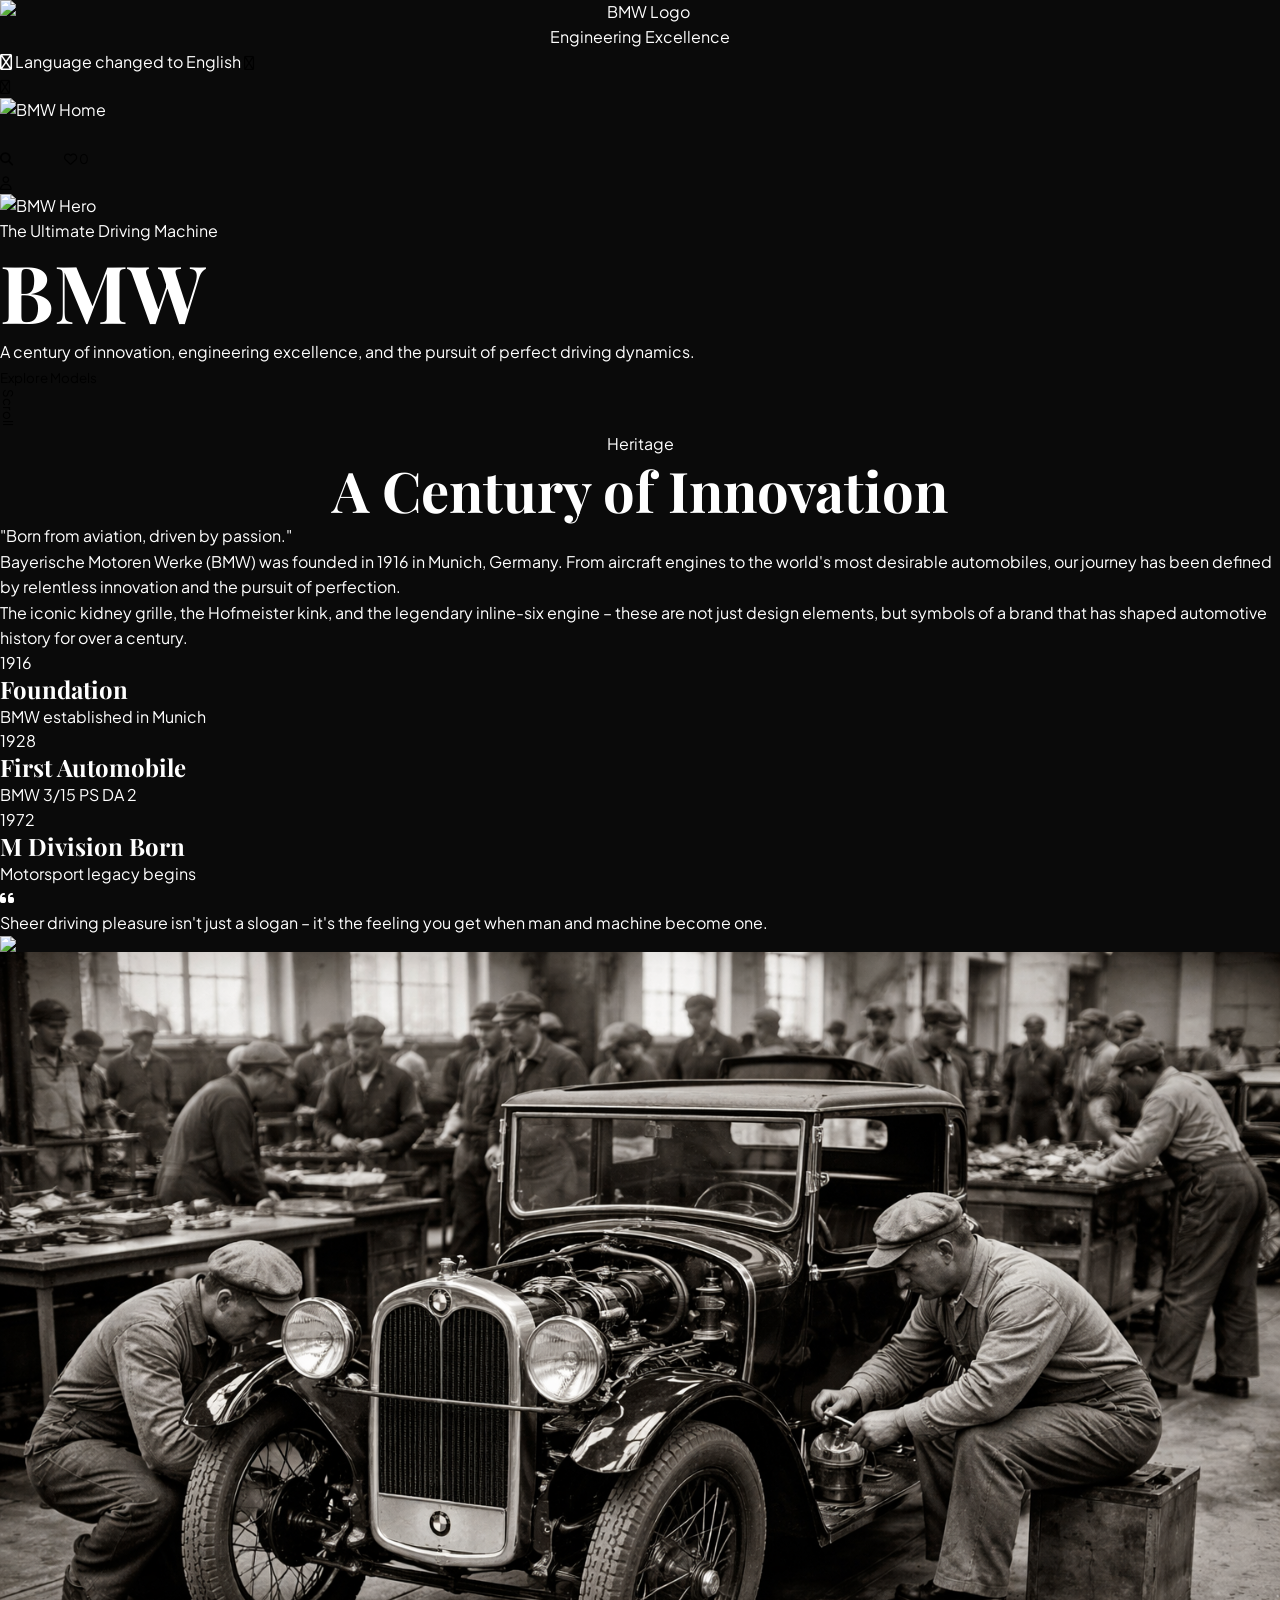
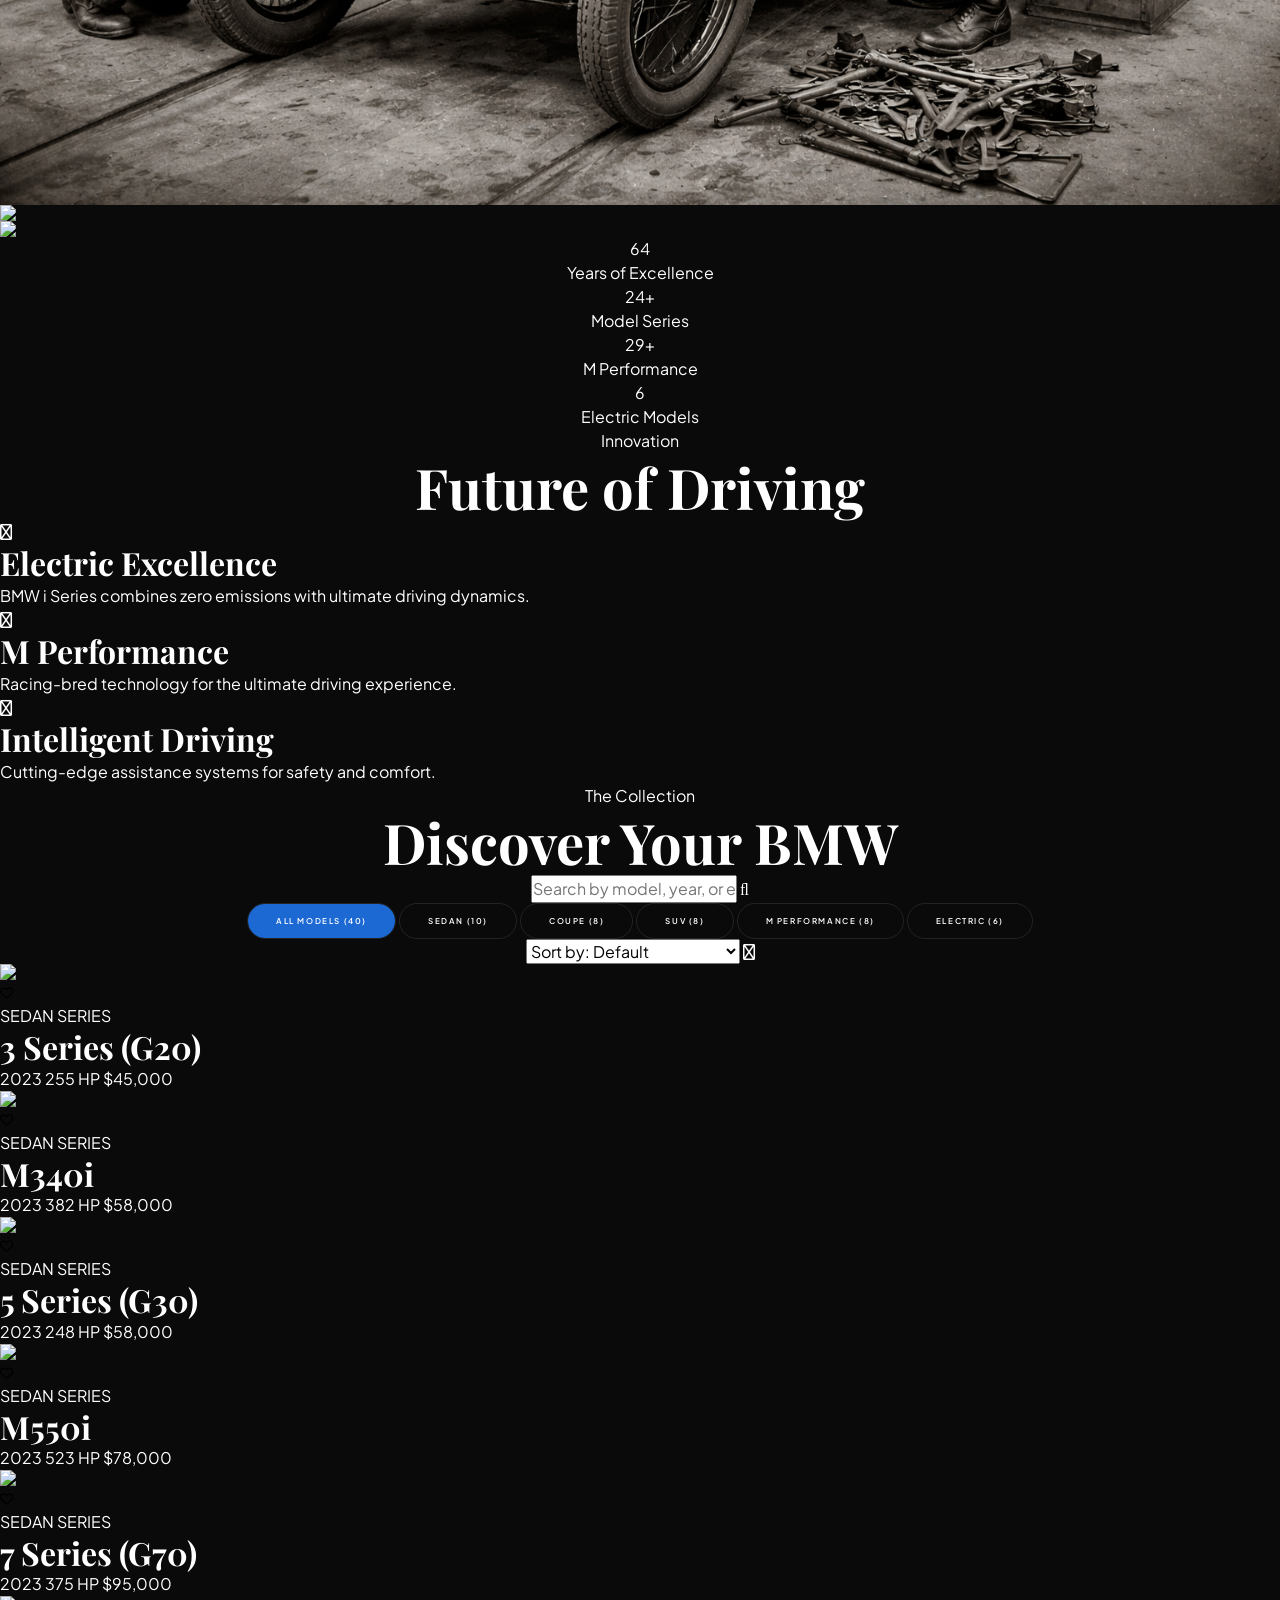
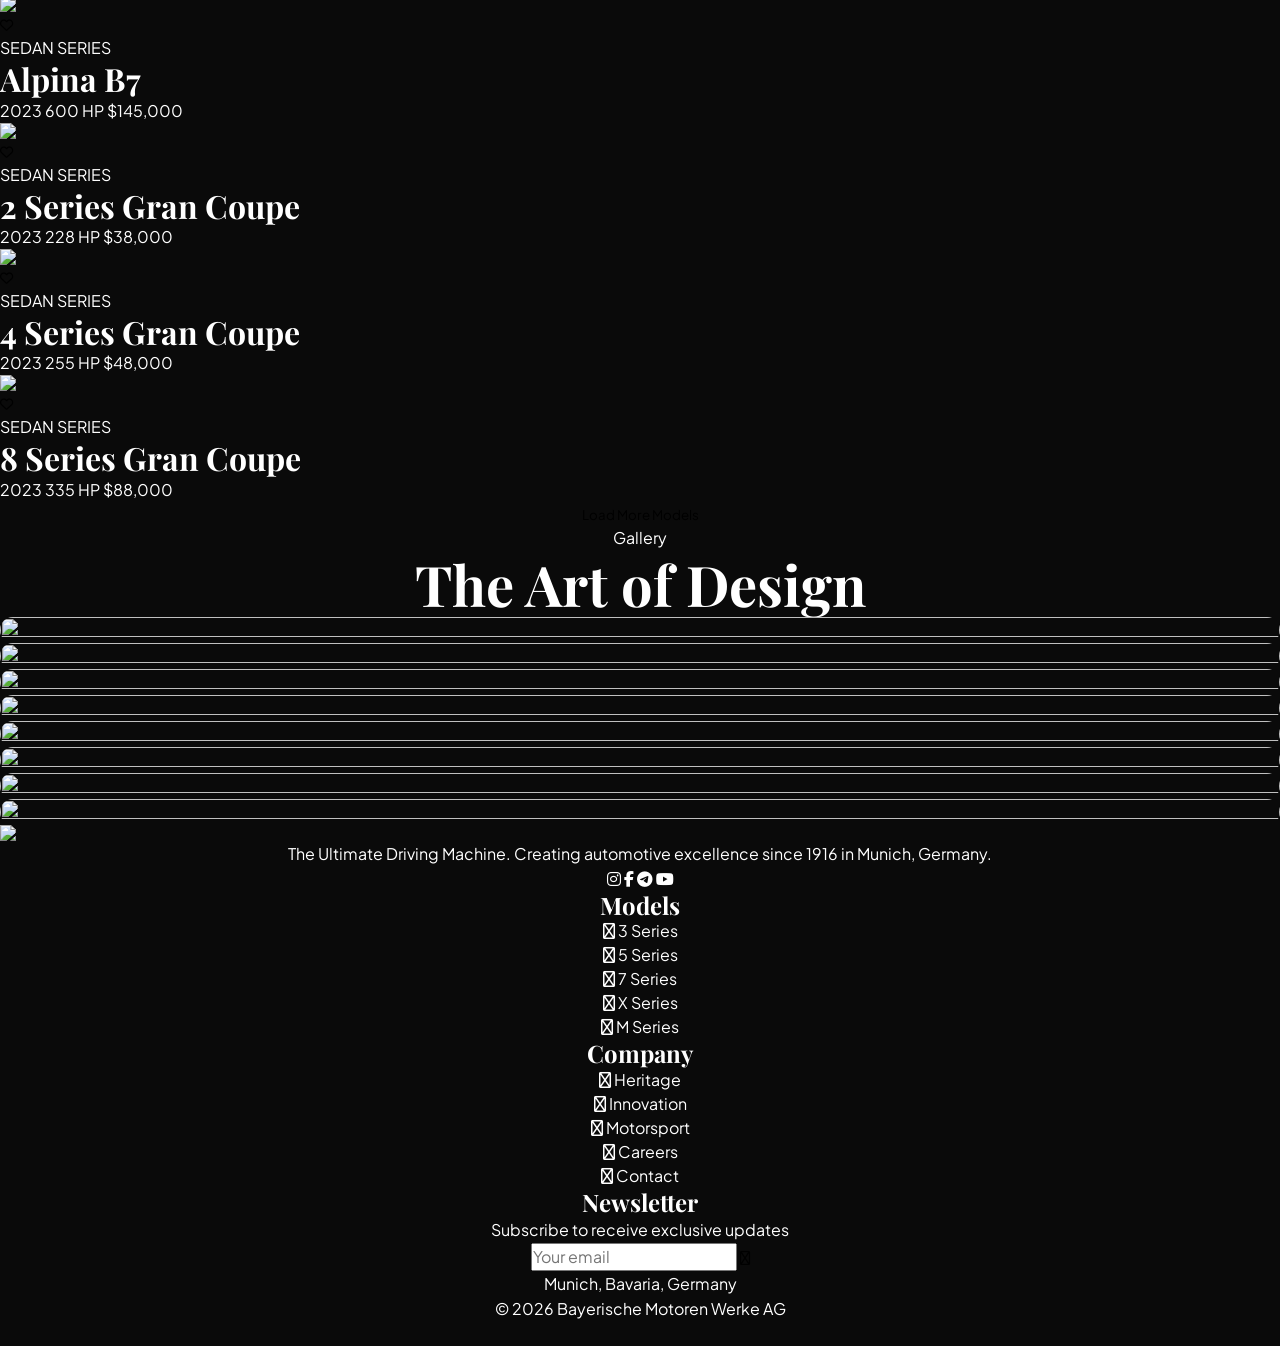
==== index.html @ 284a87aa "papka" ====
<!DOCTYPE html>
<html lang="uz">
<head>
    <meta charset="UTF-8">
    <meta name="viewport" content="width=device-width, initial-scale=1.0">
    <title>BMW | The Ultimate Driving Machine</title>
    
    <!-- Tailwind CSS -->
    <script src="https://cdn.tailwindcss.com"></script>
    
    <!-- Fonts -->
    <link href="https://fonts.googleapis.com/css2?family=Plus+Jakarta+Sans:wght@200;300;400;500;600;700;800&family=Playfair+Display:ital,wght@0,400;0,500;0,600;0,700;1,400;1,500;1,600;1,700&display=swap" rel="stylesheet">
    
    <!-- Font Awesome -->
    <link rel="stylesheet" href="https://cdnjs.cloudflare.com/ajax/libs/font-awesome/6.4.0/css/all.min.css">
    
    <!-- Swiper -->
    <link rel="stylesheet" href="https://cdn.jsdelivr.net/npm/swiper@11/swiper-bundle.min.css" />
    
    <!-- Custom CSS -->
    <link rel="stylesheet" href="css/variables.css">
    <link rel="stylesheet" href="css/animations.css">
    <link rel="stylesheet" href="css/components.css">
    <link rel="stylesheet" href="css/responsive.css">
    <link rel="stylesheet" href="css/style.css">
</head>
<body class="bg-[#0a0a0a] text-white overflow-x-hidden selection:bg-[#1c69d4]/30 selection:text-white">
    
    <!-- Loading Screen -->
    <div id="loading-screen" class="fixed inset-0 bg-[#0a0a0a] z-[1000] flex items-center justify-center transition-opacity duration-1000">
        <div class="text-center relative">
            <div class="absolute inset-0 flex items-center justify-center">
                <div class="w-32 h-32 border-2 border-[#1c69d4]/20 rounded-full animate-ping"></div>
                <div class="w-40 h-40 border-2 border-[#1c69d4]/10 rounded-full animate-pulse delay-300"></div>
            </div>
            
            <div class="relative z-10">
                <div class="w-24 h-24 mx-auto mb-8 relative">
                    <div class="absolute inset-0 bg-[#1c69d4] rounded-full opacity-20 animate-pulse"></div>
                    <img src="https://www.carlogos.org/car-logos/bmw-logo.png" 
                    class="w-full h-full object-contain relative z-10 animate-logo-spin"
                    alt="BMW Logo">
                </div>
            </div>
            
            <div class="relative z-10">
                <div class="flex items-center justify-center gap-2 mb-4">
                    <span class="w-2 h-2 bg-[#1c69d4] rounded-full animate-bounce" style="animation-delay: 0s"></span>
                    <span class="w-2 h-2 bg-[#1c69d4] rounded-full animate-bounce" style="animation-delay: 0.2s"></span>
                    <span class="w-2 h-2 bg-[#1c69d4] rounded-full animate-bounce" style="animation-delay: 0.4s"></span>
                </div>
                <p class="text-[10px] uppercase tracking-[0.5em] text-zinc-500" id="loading-text">Engineering Excellence</p>
            </div>
        </div>
    </div>
    
    <!-- Progress Bar -->
    <div class="fixed top-0 left-0 w-full h-[3px] bg-[#1c69d4]/20 z-[200]">
        <div id="progress-bar" class="h-full bg-[#1c69d4] w-0 transition-all duration-300"></div>
    </div>
    
    <!-- Toast Container -->
    <div id="toast-container" class="fixed top-24 right-10 z-[600] flex flex-col gap-4"></div>
    
    <!-- Navigation -->
    <nav class="fixed top-0 inset-x-0 z-[100] px-4 md:px-8 py-4 transition-all duration-700" id="mainNav">
        <div class="max-w-screen-2xl mx-auto flex justify-between items-center">
            <!-- Left Menu -->
            <div class="flex items-center gap-4 md:gap-8">
                <button onclick="toggleMobileMenu()" 
                class="w-10 h-10 md:w-12 md:h-12 rounded-full bg-white/5 border border-white/10 flex items-center justify-center
                hover:bg-[#1c69d4] hover:border-[#1c69d4] hover:scale-110 transition-all duration-300
                relative overflow-hidden group lg:hidden">
                <i class="fa-regular fa-bars text-white/70 group-hover:text-white transition-colors text-lg"></i>
                <span class="absolute inset-0 bg-[#1c69d4] transform -translate-x-full group-hover:translate-x-0 transition-transform duration-500"></span>
            </button>
            
            <!-- Home Logo -->
            <a href="#" class="relative group" id="homeLogo">
                <div class="w-10 h-10 md:w-14 md:h-14 rounded-full bg-white/5 border border-white/10 flex items-center justify-center
                hover:bg-[#1c69d4] hover:border-[#1c69d4] hover:scale-110 transition-all duration-300
                overflow-hidden relative">
                <img src="https://www.carlogos.org/car-logos/bmw-logo.png" 
                class="w-5 h-5 md:w-8 md:h-8 object-contain relative z-10 group-hover:brightness-0 group-hover:invert transition-all duration-300"
                alt="BMW Home">
                <span class="absolute inset-0 bg-[#1c69d4] transform -translate-x-full group-hover:translate-x-0 transition-transform duration-500"></span>
            </div>
            <span class="absolute left-14 top-1/2 -translate-y-1/2 bg-[#1c69d4] text-white text-[8px] uppercase tracking-widest 
            px-3 py-2 rounded opacity-0 invisible group-hover:opacity-100 group-hover:visible transition-all whitespace-nowrap z-50" id="home-tooltip" data-en="Home" data-de="Start" data-uz="Bosh sahifa">
            Home
            <span class="absolute left-[-4px] top-1/2 -translate-y-1/2 w-2 h-2 bg-[#1c69d4] rotate-45"></span>
        </span>
    </a>
    
    <div class="hidden lg:flex gap-6 xl:gap-8 text-[9px] uppercase tracking-[0.3em] font-semibold text-zinc-400">
        <a href="#collection" class="nav-link hover:text-[#1c69d4] transition relative group" data-nav="collection">
            <span class="nav-text" data-en="Models" data-de="Modelle" data-uz="Modellar">Models</span>
            <span class="absolute -bottom-2 left-0 w-0 h-[2px] bg-[#1c69d4] transition-all group-hover:w-full"></span>
        </a>
        <a href="#about" class="nav-link hover:text-[#1c69d4] transition relative group" data-nav="about">
            <span class="nav-text" data-en="Heritage" data-de="Geschichte" data-uz="Tarix">Heritage</span>
            <span class="absolute -bottom-2 left-0 w-0 h-[2px] bg-[#1c69d4] transition-all group-hover:w-full"></span>
        </a>
        <a href="#gallery" class="nav-link hover:text-[#1c69d4] transition relative group" data-nav="gallery">
            <span class="nav-text" data-en="Gallery" data-de="Galerie" data-uz="Galereya">Gallery</span>
            <span class="absolute -bottom-2 left-0 w-0 h-[2px] bg-[#1c69d4] transition-all group-hover:w-full"></span>
        </a>
        <a href="#technology" class="nav-link hover:text-[#1c69d4] transition relative group" data-nav="technology">
            <span class="nav-text" data-en="Technology" data-de="Technologie" data-uz="Texnologiya">Technology</span>
            <span class="absolute -bottom-2 left-0 w-0 h-[2px] bg-[#1c69d4] transition-all group-hover:w-full"></span>
        </a>
    </div>
</div>

<!-- Center Logo -->
<div class="lg:absolute lg:left-1/2 lg:-translate-x-1/2">
    <div class="relative group hidden lg:block">
        <div class="absolute -inset-4 bg-[#1c69d4]/20 rounded-full blur-xl opacity-0 group-hover:opacity-100 transition-opacity"></div>
        <img src="https://www.carlogos.org/car-logos/bmw-logo.png" 
        class="h-10 md:h-12 relative z-10 transition-all duration-500 hover:scale-110"
        alt="BMW Logo">
    </div>
</div>

<!-- Right Menu -->
<div class="flex items-center gap-2 md:gap-4">
    <button onclick="openSearch()" class="w-9 h-9 md:w-10 md:h-10 rounded-full bg-white/5 border border-white/10 flex items-center justify-center
    hover:bg-[#1c69d4] hover:border-[#1c69d4] hover:scale-110 transition-all duration-300 relative group">
    <i class="fa-solid fa-magnifying-glass text-white/70 group-hover:text-white text-sm"></i>
    <span class="absolute right-0 top-12 bg-[#1c69d4] text-white text-[8px] uppercase tracking-widest 
    px-3 py-2 rounded opacity-0 invisible group-hover:opacity-100 group-hover:visible transition-all whitespace-nowrap z-50 search-tooltip" data-en="Search" data-de="Suche" data-uz="Qidiruv">
    Search
</span>
</button>

<button onclick="openWishlist()" class="w-9 h-9 md:w-10 md:h-10 rounded-full bg-white/5 border border-white/10 flex items-center justify-center
hover:bg-[#1c69d4] hover:border-[#1c69d4] hover:scale-110 transition-all duration-300 relative group">
<i class="fa-regular fa-heart text-white/70 group-hover:text-white text-sm"></i>
<span id="wishlist-count" class="absolute -top-1 -right-1 bg-[#1c69d4] text-white text-[8px] w-4 h-4 rounded-full flex items-center justify-center">0</span>
<span class="absolute right-0 top-12 bg-[#1c69d4] text-white text-[8px] uppercase tracking-widest 
px-3 py-2 rounded opacity-0 invisible group-hover:opacity-100 group-hover:visible transition-all whitespace-nowrap z-50 wishlist-tooltip" data-en="Wishlist" data-de="Wunschliste" data-uz="Sevimlilar">
Wishlist
</span>
</button>

<div id="authStatus">
    <button onclick="openAuth()" 
    class="w-9 h-9 md:w-10 md:h-10 rounded-full bg-white/5 border border-white/10 flex items-center justify-center
    hover:bg-[#1c69d4] hover:border-[#1c69d4] hover:scale-110 transition-all duration-300 relative group">
    <i class="fa-regular fa-user text-white/70 group-hover:text-white text-sm"></i>
    <span class="absolute right-0 top-12 bg-[#1c69d4] text-white text-[8px] uppercase tracking-widest 
    px-3 py-2 rounded opacity-0 invisible group-hover:opacity-100 group-hover:visible transition-all whitespace-nowrap z-50 auth-tooltip" data-en="Sign In" data-de="Anmelden" data-uz="Kirish">
    Sign In
</span>
</button>
</div>

<!-- Language Selector -->
<div class="hidden lg:block relative group">
    <button class="w-9 h-9 md:w-10 md:h-10 rounded-full bg-white/5 border border-white/10 flex items-center justify-center
    hover:bg-[#1c69d4] hover:border-[#1c69d4] hover:scale-110 transition-all duration-300">
    <span id="current-language" class="text-[10px] font-bold text-white/70 group-hover:text-white">EN</span>
</button>
<div class="absolute right-0 top-12 w-24 bg-zinc-900 border border-white/10 rounded-lg opacity-0 invisible group-hover:opacity-100 group-hover:visible transition-all z-50">
    <button onclick="changeLanguage('en')" class="w-full text-left px-4 py-2 text-[9px] uppercase hover:bg-[#1c69d4] hover:text-white transition rounded-t-lg language-option" data-lang="en">English</button>
    <button onclick="changeLanguage('de')" class="w-full text-left px-4 py-2 text-[9px] uppercase hover:bg-[#1c69d4] hover:text-white transition language-option" data-lang="de">Deutsch</button>
    <button onclick="changeLanguage('uz')" class="w-full text-left px-4 py-2 text-[9px] uppercase hover:bg-[#1c69d4] hover:text-white transition rounded-b-lg language-option" data-lang="uz">O'zbek</button>
</div>
</div>
</div>
</div>

<!-- Mobile Menu -->
<div id="mobileMenu" class="fixed inset-0 bg-black/95 backdrop-blur-xl z-[150] hidden lg:hidden">
    <div class="flex flex-col h-full p-8">
        <div class="flex justify-end">
            <button onclick="toggleMobileMenu()" 
            class="w-12 h-12 rounded-full bg-white/5 border border-white/10 flex items-center justify-center
            hover:bg-[#1c69d4] hover:border-[#1c69d4] hover:rotate-90 transition-all duration-300">
            <i class="fa-regular fa-xmark text-2xl"></i>
        </button>
    </div>
    <div class="flex flex-col items-center justify-center gap-8 flex-1">
        <a href="#" class="text-3xl font-light hover:text-[#1c69d4] transition hover:scale-110 mobile-nav-link" onclick="toggleMobileMenu()" data-en="Home" data-de="Start" data-uz="Bosh sahifa">Home</a>
        <a href="#collection" class="text-3xl font-light hover:text-[#1c69d4] transition hover:scale-110 mobile-nav-link" onclick="toggleMobileMenu()" data-en="Models" data-de="Modelle" data-uz="Modellar">Models</a>
        <a href="#about" class="text-3xl font-light hover:text-[#1c69d4] transition hover:scale-110 mobile-nav-link" onclick="toggleMobileMenu()" data-en="Heritage" data-de="Geschichte" data-uz="Tarix">Heritage</a>
        <a href="#gallery" class="text-3xl font-light hover:text-[#1c69d4] transition hover:scale-110 mobile-nav-link" onclick="toggleMobileMenu()" data-en="Gallery" data-de="Galerie" data-uz="Galereya">Gallery</a>
        <a href="#technology" class="text-3xl font-light hover:text-[#1c69d4] transition hover:scale-110 mobile-nav-link" onclick="toggleMobileMenu()" data-en="Technology" data-de="Technologie" data-uz="Texnologiya">Technology</a>
        
        <div class="flex gap-3 mt-8">
            <button onclick="changeLanguage('en')" class="px-4 py-2 text-xs uppercase border border-white/10 rounded-full hover:bg-[#1c69d4] hover:border-[#1c69d4] transition">EN</button>
            <button onclick="changeLanguage('de')" class="px-4 py-2 text-xs uppercase border border-white/10 rounded-full hover:bg-[#1c69d4] hover:border-[#1c69d4] transition">DE</button>
            <button onclick="changeLanguage('uz')" class="px-4 py-2 text-xs uppercase border border-white/10 rounded-full hover:bg-[#1c69d4] hover:border-[#1c69d4] transition">UZ</button>
        </div>
    </div>
</div>
</div>
</nav>

<!-- Hero Section -->
<section class="relative h-screen w-full overflow-hidden">
    <div class="absolute inset-0 parallax-layer" data-speed="0.5">
        <div class="absolute inset-0 bg-gradient-to-r from-black via-transparent to-black"></div>
        <div class="absolute inset-0 bg-gradient-to-t from-black via-transparent to-transparent"></div>
        <img src="https://images.unsplash.com/photo-1556189250-72ba954cfc2b?q=80&w=2070&auto=format&fit=crop" 
        class="w-full h-full object-cover animate-ken-burns"
        alt="BMW Hero">
    </div>
    
    <div class="absolute inset-0 pointer-events-none">
        <div class="floating-element w-64 h-64 border border-[#1c69d4]/10 rounded-full absolute top-20 left-10"></div>
        <div class="floating-element w-96 h-96 border border-[#1c69d4]/5 rounded-full absolute bottom-20 right-10"></div>
        <div class="floating-element w-32 h-32 bg-[#1c69d4]/5 rounded-full absolute top-40 right-40 blur-3xl"></div>
    </div>
    
    <div class="absolute inset-0 flex items-center">
        <div class="max-w-screen-2xl mx-auto px-6 w-full">
            <div class="max-w-3xl">
                <div class="overflow-hidden">
                    <p class="text-[10px] uppercase tracking-[0.8em] text-[#1c69d4] font-bold mb-6 animate-slide-up" id="hero-subtitle" data-en="The Ultimate Driving Machine" data-de="Freude am Fahren" data-uz="Eng Zo'l Haydash Tajribasi">
                        The Ultimate Driving Machine
                    </p>
                </div>
                <div class="overflow-hidden">
                    <h1 class="text-7xl md:text-9xl font-bold mb-6 animate-slide-up delay-200" style="font-family: 'Playfair Display', serif;">
                        BMW
                    </h1>
                </div>
                <div class="overflow-hidden">
                    <p class="text-xl md:text-2xl text-zinc-400 mb-12 max-w-2xl animate-slide-up delay-400 leading-relaxed" id="hero-description" data-en="A century of innovation, engineering excellence, and the pursuit of perfect driving dynamics." data-de="Ein Jahrhundert Innovation, technische Exzellenz und das Streben nach perfekter Fahrdynamik." data-uz="Bir asrlik innovatsiya, muhandislik mukammalligi va mukammal haydash dinamikasiga intilish.">
                        A century of innovation, engineering excellence, and the pursuit of perfect driving dynamics.
                    </p>
                </div>
                
                <div class="flex flex-wrap gap-6 animate-slide-up delay-600">
                    <button onclick="scrollToCollection()" 
                    class="group relative px-8 md:px-10 py-3 md:py-4 overflow-hidden rounded-full border-2 border-[#1c69d4] hover:scale-105 transition-transform duration-300">
                    <span class="relative z-10 text-[9px] md:text-[10px] uppercase tracking-[0.3em] font-bold group-hover:text-white transition-colors explore-btn" data-en="Explore Models" data-de="Modelle Entdecken" data-uz="Modellarni Ko'rish">
                        Explore Models
                    </span>
                    <span class="absolute inset-0 bg-[#1c69d4] transform -translate-x-full group-hover:translate-x-0 transition-transform duration-500"></span>
                </button>
            </div>
        </div>
    </div>
</div>

<div class="absolute bottom-10 left-1/2 -translate-x-1/2">
    <button onclick="scrollToCollection()" class="scroll-indicator group flex flex-col items-center gap-2 hover:scale-110 transition-transform duration-300">
        <span class="text-[8px] uppercase tracking-[0.5em] text-zinc-500 group-hover:text-[#1c69d4] transition-colors scroll-text" data-en="Scroll" data-de="Scrollen" data-uz="Pastga">Scroll</span>
        <div class="w-[2px] h-16 bg-gradient-to-b from-[#1c69d4] to-transparent group-hover:scale-y-110 transition-transform"></div>
    </button>
</div>
</section>

<!-- About Section -->
<section id="about" class="py-16 md:py-32 relative overflow-hidden">
    <div class="absolute inset-0 opacity-5">
        <div class="absolute inset-0" style="background-image: radial-gradient(circle at 2px 2px, #1c69d4 1px, transparent 0); background-size: 40px 40px;"></div>
    </div>
    
    <div class="max-w-screen-2xl mx-auto px-6">
        <div class="text-center mb-12 md:mb-20">
            <span class="text-[8px] uppercase tracking-[0.8em] text-[#1c69d4] font-bold mb-4 block heritage-text" data-en="Heritage" data-de="Geschichte" data-uz="Tarix">Heritage</span>
            <h2 class="text-4xl md:text-7xl font-bold mb-6 about-title" style="font-family: 'Playfair Display', serif;" data-en="A Century of Innovation" data-de="Ein Jahrhundert Innovation" data-uz="Bir Asrlik Innovatsiya">
                A Century of Innovation
            </h2>
            <div class="w-20 md:w-24 h-[2px] bg-[#1c69d4] mx-auto"></div>
        </div>
        
        <div class="grid grid-cols-1 lg:grid-cols-2 gap-12 md:gap-20 items-center">
            <div class="space-y-6 md:space-y-8 reveal">
                <div class="space-y-4 md:space-y-6 text-zinc-400 leading-relaxed">
                    <p class="text-xl md:text-2xl text-white/90 font-light italic about-quote" data-en='"Born from aviation, driven by passion."' data-de='"Aus der Luftfahrt geboren, von Leidenschaft getrieben."' data-uz='"Aviatsiyadan tugʻilgan, ishtiyoq bilan boshqarilgan."'>
                        "Born from aviation, driven by passion."
                    </p>
                    
                    <p class="text-base md:text-lg about-text-1" data-en="Bayerische Motoren Werke (BMW) was founded in 1916 in Munich, Germany. From aircraft engines to the world's most desirable automobiles, our journey has been defined by relentless innovation and the pursuit of perfection." data-de="Bayerische Motoren Werke (BMW) wurde 1916 in München gegründet. Von Flugzeugmotoren bis zu den begehrtesten Automobilen der Welt – unser Weg war geprägt von unermüdlicher Innovation und dem Streben nach Perfektion." data-uz="Bayerische Motoren Werke (BMW) 1916 yilda Germaniyaning Myunxen shahrida tashkil etilgan. Samolyot dvigatellaridan tortib dunyodagi eng istalgan avtomobillargacha, bizning sayohatimiz tinimsiz innovatsiyalar va mukammallikka intilish bilan belgilandi.">
                        <span class="text-white font-semibold">Bayerische Motoren Werke (BMW) was founded in 1916 in Munich, Germany. From aircraft engines to the world's most desirable automobiles, our journey has been defined by relentless innovation and the pursuit of perfection.</span>
                    </p>
                    
                    <p class="text-sm md:text-base about-text-2" data-en="The iconic kidney grille, the Hofmeister kink, and the legendary inline-six engine – these are not just design elements, but symbols of a brand that has shaped automotive history for over a century." data-de="Der markante Nierengrill, der Hofmeister-Knick und der legendäre Reihensechszylinder – das sind nicht nur Designelemente, sondern Symbole einer Marke, die seit über einem Jahrhundert die Automobilgeschichte prägt." data-uz="Mashhur buyrak panjarasi, Hofmeister burmasi va afsonaviy olti silindrli dvigatel - bu nafaqat dizayn elementlari, balki bir asrdan ortiq avtomobil tarixini shakllantirgan brendning ramzlaridir.">
                        The iconic kidney grille, the Hofmeister kink, and the legendary inline-six engine – these are not just design elements, but symbols of a brand that has shaped automotive history for over a century.
                    </p>
                </div>
                
                <div class="space-y-4 md:space-y-6 pt-6 md:pt-8">
                    <div class="flex gap-4 md:gap-8 items-center">
                        <div class="w-16 h-16 md:w-24 md:h-24 rounded-full bg-[#1c69d4]/10 flex items-center justify-center">
                            <span class="text-xl md:text-3xl font-bold text-[#1c69d4]">1916</span>
                        </div>
                        <div>
                            <h4 class="font-bold text-sm md:text-base mb-1 timeline-title" data-en="Foundation" data-de="Gründung" data-uz="Tashkil etilgan">Foundation</h4>
                            <p class="text-[10px] md:text-xs text-zinc-500 timeline-desc" data-en="BMW established in Munich" data-de="BMW in München gegründet" data-uz="BMW Myunxenda tashkil etilgan">BMW established in Munich</p>
                        </div>
                    </div>
                    <div class="flex gap-4 md:gap-8 items-center">
                        <div class="w-16 h-16 md:w-24 md:h-24 rounded-full bg-[#1c69d4]/10 flex items-center justify-center">
                            <span class="text-xl md:text-3xl font-bold text-[#1c69d4]">1928</span>
                        </div>
                        <div>
                            <h4 class="font-bold text-sm md:text-base mb-1 timeline-title" data-en="First Automobile" data-de="Erstes Automobil" data-uz="Birinchi Avtomobil">First Automobile</h4>
                            <p class="text-[10px] md:text-xs text-zinc-500 timeline-desc" data-en="BMW 3/15 PS DA 2" data-de="BMW 3/15 PS DA 2" data-uz="BMW 3/15 PS DA 2">BMW 3/15 PS DA 2</p>
                        </div>
                    </div>
                    <div class="flex gap-4 md:gap-8 items-center">
                        <div class="w-16 h-16 md:w-24 md:h-24 rounded-full bg-[#1c69d4]/10 flex items-center justify-center">
                            <span class="text-xl md:text-3xl font-bold text-[#1c69d4]">1972</span>
                        </div>
                        <div>
                            <h4 class="font-bold text-sm md:text-base mb-1 timeline-title" data-en="M Division Born" data-de="M GmbH gegründet" data-uz="M Bo'limi Tug'ilgan">M Division Born</h4>
                            <p class="text-[10px] md:text-xs text-zinc-500 timeline-desc" data-en="Motorsport legacy begins" data-de="Motorsport-Legende beginnt" data-uz="Motorsport merosi boshlanadi">Motorsport legacy begins</p>
                        </div>
                    </div>
                </div>
                
                <blockquote class="relative pl-8 md:pl-12 py-4 md:py-6">
                    <i class="fa-solid fa-quote-left absolute left-0 top-0 text-3xl md:text-4xl text-[#1c69d4]/20"></i>
                    <p class="text-base md:text-xl italic text-white/80 about-quote-2" data-en="Sheer driving pleasure isn't just a slogan – it's the feeling you get when man and machine become one." data-de="Freude am Fahren ist nicht nur ein Slogan – es ist das Gefühl, wenn Mensch und Maschine eins werden." data-uz="Sof haydash zavqi shunchaki shior emas – bu inson va mashina bir bo'lgandagi tuyg'u.">
                        "Sheer driving pleasure isn't just a slogan – it's the feeling you get when man and machine become one."
                    </p>
                </blockquote>
            </div>
            
            <div class="grid grid-cols-2 gap-3 md:gap-4 relative perspective-1000">
                <div class="space-y-3 md:space-y-4">
                    <div class="transform rotate-[-3deg] hover:rotate-0 transition-all duration-700 hover:scale-105 reveal">
                        <img src="https://upload.wikimedia.org/wikipedia/commons/b/b2/Dixi_3-15_DA_%281929%29.jpg" 
                        class="w-full h-48 md:h-64 object-cover rounded-xl md:rounded-2xl shadow-2xl">
                    </div>
                    <div class="transform rotate-[3deg] hover:rotate-0 transition-all duration-700 hover:scale-105 reveal delay-200">
                        <img src="./assets/images/cars/image.1.png" 
                        class="w-full h-32 md:h-48 object-cover rounded-xl md:rounded-2xl shadow-2xl">
                    </div>
                </div>
                <div class="space-y-3 md:space-y-4 mt-8 md:mt-12">
                    <div class="transform rotate-[2deg] hover:rotate-0 transition-all duration-700 hover:scale-105 reveal delay-400">
                        <img src="https://upload.wikimedia.org/wikipedia/commons/4/40/Bizzarrini_Lamborghini_Dallara.jpg" 
                        class="w-full h-32 md:h-48 object-cover rounded-xl md:rounded-2xl shadow-2xl">
                    </div>
                    <div class="transform rotate-[-2deg] hover:rotate-0 transition-all duration-700 hover:scale-105 reveal delay-600">
                        <img src="https://a.storyblok.com/f/254844/4533x2550/0def1d81f4/desktop_about_hq_jq.jpg/m/2560x1440/smart" 
                        class="w-full h-48 md:h-64 object-cover rounded-xl md:rounded-2xl shadow-2xl">
                    </div>
                </div>
                
                <div class="absolute -bottom-5 md:-bottom-10 -right-5 md:-right-10 w-48 md:w-64 h-48 md:h-64 border border-[#1c69d4]/20 rounded-full"></div>
            </div>
        </div>
    </div>
</section>

<!-- Stats Section -->
<section class="py-12 md:py-20 border-y border-white/5">
    <div class="max-w-screen-2xl mx-auto px-6">
        <div class="grid grid-cols-2 md:grid-cols-4 gap-3 md:gap-6">
            <div class="stat-card group">
                <div class="bg-zinc-900/50 backdrop-blur-sm border border-white/5 rounded-xl md:rounded-2xl p-4 md:p-8 text-center hover:bg-[#1c69d4]/10 hover:border-[#1c69d4]/30 transition-all duration-500">
                    <div class="text-3xl md:text-5xl font-bold text-[#1c69d4] counter mb-2 md:mb-3" data-target="108">0</div>
                    <div class="text-[8px] md:text-[9px] uppercase tracking-[0.2em] text-zinc-500 stat-1" data-en="Years of Excellence" data-de="Jahre der Exzellenz" data-uz="Mukammallik Yillari">Years of Excellence</div>
                </div>
            </div>
            <div class="stat-card group">
                <div class="bg-zinc-900/50 backdrop-blur-sm border border-white/5 rounded-xl md:rounded-2xl p-4 md:p-8 text-center hover:bg-[#1c69d4]/10 hover:border-[#1c69d4]/30 transition-all duration-500">
                    <div class="text-3xl md:text-5xl font-bold text-[#1c69d4] counter mb-2 md:mb-3" data-target="40">0+</div>
                    <div class="text-[8px] md:text-[9px] uppercase tracking-[0.2em] text-zinc-500 stat-2" data-en="Model Series" data-de="Modellreihen" data-uz="Model Seriyalari">Model Series</div>
                </div>
            </div>
            <div class="stat-card group">
                <div class="bg-zinc-900/50 backdrop-blur-sm border border-white/5 rounded-xl md:rounded-2xl p-4 md:p-8 text-center hover:bg-[#1c69d4]/10 hover:border-[#1c69d4]/30 transition-all duration-500">
                    <div class="text-3xl md:text-5xl font-bold text-[#1c69d4] counter mb-2 md:mb-3" data-target="50">0+</div>
                    <div class="text-[8px] md:text-[9px] uppercase tracking-[0.2em] text-zinc-500 stat-3" data-en="M Performance" data-de="M Performance" data-uz="M Performance">M Performance</div>
                </div>
            </div>
            <div class="stat-card group">
                <div class="bg-zinc-900/50 backdrop-blur-sm border border-white/5 rounded-xl md:rounded-2xl p-4 md:p-8 text-center hover:bg-[#1c69d4]/10 hover:border-[#1c69d4]/30 transition-all duration-500">
                    <div class="text-3xl md:text-5xl font-bold text-[#1c69d4] counter mb-2 md:mb-3" data-target="12">0</div>
                    <div class="text-[8px] md:text-[9px] uppercase tracking-[0.2em] text-zinc-500 stat-4" data-en="Electric Models" data-de="Elektromodelle" data-uz="Elektr Modellar">Electric Models</div>
                </div>
            </div>
        </div>
    </div>
</section>

<!-- Technology Section -->
<section id="technology" class="py-16 md:py-32 relative overflow-hidden">
    <div class="max-w-screen-2xl mx-auto px-6">
        <div class="text-center mb-12 md:mb-20">
            <span class="text-[8px] uppercase tracking-[0.8em] text-[#1c69d4] font-bold mb-4 block innovation-text" data-en="Innovation" data-de="Innovation" data-uz="Innovatsiya">Innovation</span>
            <h2 class="text-4xl md:text-7xl font-bold mb-6 tech-title" style="font-family: 'Playfair Display', serif;" data-en="Future of Driving" data-de="Zukunft des Fahrens" data-uz="Haydash Kelajagi">
                Future of Driving
            </h2>
        </div>
        
        <div class="grid grid-cols-1 md:grid-cols-3 gap-4 md:gap-8">
            <div class="tech-card group">
                <div class="bg-zinc-900/50 backdrop-blur-sm border border-white/5 rounded-xl md:rounded-2xl p-6 md:p-8 hover:bg-[#1c69d4]/10 hover:border-[#1c69d4]/30 transition-all duration-500">
                    <div class="w-12 h-12 md:w-16 md:h-16 bg-[#1c69d4]/20 rounded-full flex items-center justify-center mb-4 md:mb-6 group-hover:scale-110 transition-transform">
                        <i class="fa-regular fa-bolt text-xl md:text-2xl text-[#1c69d4]"></i>
                    </div>
                    <h3 class="text-lg md:text-xl font-bold mb-2 md:mb-3 tech-card-1-title" data-en="Electric Excellence" data-de="Elektrische Exzellenz" data-uz="Elektr Mukammalligi">Electric Excellence</h3>
                    <p class="text-xs md:text-sm text-zinc-500 leading-relaxed tech-card-1-desc" data-en="BMW i Series combines zero emissions with ultimate driving dynamics." data-de="Die BMW i Serie verbindet Null Emissionen mit ultimativer Fahrdynamik." data-uz="BMW i seriyasi nol emissiyani eng zo'r haydash dinamikasi bilan birlashtiradi.">
                        BMW i Series combines zero emissions with ultimate driving dynamics.
                    </p>
                </div>
            </div>
            <div class="tech-card group">
                <div class="bg-zinc-900/50 backdrop-blur-sm border border-white/5 rounded-xl md:rounded-2xl p-6 md:p-8 hover:bg-[#1c69d4]/10 hover:border-[#1c69d4]/30 transition-all duration-500">
                    <div class="w-12 h-12 md:w-16 md:h-16 bg-[#1c69d4]/20 rounded-full flex items-center justify-center mb-4 md:mb-6 group-hover:scale-110 transition-transform">
                        <i class="fa-regular fa-gauge-high text-xl md:text-2xl text-[#1c69d4]"></i>
                    </div>
                    <h3 class="text-lg md:text-xl font-bold mb-2 md:mb-3 tech-card-2-title" data-en="M Performance" data-de="M Performance" data-uz="M Performance">M Performance</h3>
                    <p class="text-xs md:text-sm text-zinc-500 leading-relaxed tech-card-2-desc" data-en="Racing-bred technology for the ultimate driving experience." data-de="Rennsport-Technologie für das ultimative Fahrerlebnis." data-uz="Eng zo'r haydash tajribasi uchun poygada sinovdan o'tgan texnologiya.">
                        Racing-bred technology for the ultimate driving experience.
                    </p>
                </div>
            </div>
            <div class="tech-card group">
                <div class="bg-zinc-900/50 backdrop-blur-sm border border-white/5 rounded-xl md:rounded-2xl p-6 md:p-8 hover:bg-[#1c69d4]/10 hover:border-[#1c69d4]/30 transition-all duration-500">
                    <div class="w-12 h-12 md:w-16 md:h-16 bg-[#1c69d4]/20 rounded-full flex items-center justify-center mb-4 md:mb-6 group-hover:scale-110 transition-transform">
                        <i class="fa-regular fa-brain text-xl md:text-2xl text-[#1c69d4]"></i>
                    </div>
                    <h3 class="text-lg md:text-xl font-bold mb-2 md:mb-3 tech-card-3-title" data-en="Intelligent Driving" data-de="Intelligentes Fahren" data-uz="Intellektual Haydash">Intelligent Driving</h3>
                    <p class="text-xs md:text-sm text-zinc-500 leading-relaxed tech-card-3-desc" data-en="Cutting-edge assistance systems for safety and comfort." data-de="Modernste Assistenzsysteme für Sicherheit und Komfort." data-uz="Xavfsizlik va qulaylik uchun eng zamonaviy yordam tizimlari.">
                        Cutting-edge assistance systems for safety and comfort.
                    </p>
                </div>
            </div>
        </div>
    </div>
</section>

<!-- Filter Section -->
<section id="collection" class="pt-12 md:pt-20">
    <div class="max-w-screen-2xl mx-auto px-6">
        <div class="text-center mb-12 md:mb-16">
            <span class="text-[8px] uppercase tracking-[0.8em] text-[#1c69d4] font-bold mb-4 block collection-text" data-en="The Collection" data-de="Die Kollektion" data-uz="Kolleksiya">The Collection</span>
            <h2 class="text-4xl md:text-7xl font-bold mb-6 md:mb-8 collection-title" style="font-family: 'Playfair Display', serif;" data-en="Discover Your BMW" data-de="Entdecken Sie Ihren BMW" data-uz="BMW-ingizni Kashf eting">
                Discover Your BMW
            </h2>
            
            <div class="max-w-md mx-auto mb-8 md:mb-12">
                <div class="relative group">
                    <input type="text" id="searchInput" placeholder="Search by model, year, or engine..." 
                    class="w-full bg-zinc-900/50 backdrop-blur-sm border border-white/10 rounded-full p-4 md:p-5 pl-10 md:pl-14 outline-none focus:border-[#1c69d4] transition-all text-sm search-placeholder" data-en="Search by model, year, or engine..." data-de="Suche nach Modell, Jahr oder Motor..." data-uz="Model, yil yoki dvigatel bo'yicha qidiruv...">
                    <i class="fa-regular fa-magnifying-glass absolute left-4 md:left-5 top-1/2 -translate-y-1/2 text-zinc-500 group-focus-within:text-[#1c69d4] transition-colors"></i>
                </div>
            </div>
            
            <div class="flex flex-wrap justify-center gap-2 md:gap-3 mb-6 md:mb-8">
                <button class="filter-btn active" data-filter="all">
                    <span class="relative z-10 filter-all" data-en="All Models (40)" data-de="Alle Modelle (40)" data-uz="Barcha Modellar (40)">All Models (40)</span>
                </button>
                <button class="filter-btn" data-filter="sedan">
                    <span class="relative z-10 filter-sedan" data-en="Sedan (10)" data-de="Limousine (10)" data-uz="Sedan (10)">Sedan (10)</span>
                </button>
                <button class="filter-btn" data-filter="coupe">
                    <span class="relative z-10 filter-coupe" data-en="Coupe (8)" data-de="Coupé (8)" data-uz="Kupe (8)">Coupe (8)</span>
                </button>
                <button class="filter-btn" data-filter="suv">
                    <span class="relative z-10 filter-suv" data-en="SUV (8)" data-de="SUV (8)" data-uz="SUV (8)">SUV (8)</span>
                </button>
                <button class="filter-btn" data-filter="m">
                    <span class="relative z-10 filter-m" data-en="M Performance (8)" data-de="M Performance (8)" data-uz="M Performance (8)">M Performance (8)</span>
                </button>
                <button class="filter-btn" data-filter="electric">
                    <span class="relative z-10 filter-electric" data-en="Electric (6)" data-de="Elektro (6)" data-uz="Elektr (6)">Electric (6)</span>
                </button>
            </div>
            
            <div class="flex justify-end">
                <div class="relative group">
                    <select id="sortSelect" class="appearance-none bg-zinc-900/50 backdrop-blur-sm border border-white/10 rounded-full px-4 md:px-6 py-3 md:py-4 pr-8 md:pr-12 text-[8px] md:text-[10px] uppercase tracking-widest outline-none focus:border-[#1c69d4] transition cursor-pointer">
                        <option value="default" class="sort-default" data-en="Sort by: Default" data-de="Sortieren: Standard" data-uz="Saralash: Standart">Sort by: Default</option>
                        <option value="year-desc" class="sort-year-desc" data-en="Year: Newest First" data-de="Jahr: Neueste zuerst" data-uz="Yil: Eng Yangi">Year: Newest First</option>
                        <option value="year-asc" class="sort-year-asc" data-en="Year: Oldest First" data-de="Jahr: Älteste zuerst" data-uz="Yil: Eng Eski">Year: Oldest First</option>
                        <option value="price-desc" class="sort-price-desc" data-en="Price: High to Low" data-de="Preis: Hoch zu Niedrig" data-uz="Narx: Yuqori->Past">Price: High to Low</option>
                        <option value="price-asc" class="sort-price-asc" data-en="Price: Low to High" data-de="Preis: Niedrig zu Hoch" data-uz="Narx: Past->Yuqori">Price: Low to High</option>
                        <option value="hp-desc" class="sort-hp-desc" data-en="Horsepower: High to Low" data-de="Leistung: Hoch zu Niedrig" data-uz="Ot Kuchi: Yuqori->Past">Horsepower: High to Low</option>
                    </select>
                    <i class="fa-regular fa-chevron-down absolute right-4 md:right-6 top-1/2 -translate-y-1/2 text-zinc-500 pointer-events-none group-hover:text-[#1c69d4] transition-colors text-xs"></i>
                </div>
            </div>
        </div>
    </div>
</section>

<!-- Car Grid -->
<main class="max-w-screen-2xl mx-auto px-6 pb-16 md:pb-20">
    <div id="carGrid" class="grid grid-cols-1 md:grid-cols-2 lg:grid-cols-3 gap-6 md:gap-8"></div>
    
    <div class="text-center mt-12 md:mt-20" id="loadMoreContainer">
        <button id="loadMoreBtn" 
        class="relative overflow-hidden group px-12 md:px-16 py-4 md:py-5 rounded-full border border-white/10 hover:border-[#1c69d4] transition-all">
        <span class="relative z-10 text-[8px] md:text-[9px] uppercase tracking-[0.3em] font-semibold group-hover:text-white transition-colors load-more-text" data-en="Load More Models" data-de="Mehr Modelle Laden" data-uz="Ko'proq Modellar">
            Load More Models
        </span>
        <span class="absolute inset-0 bg-[#1c69d4] transform scale-x-0 group-hover:scale-x-100 transition-transform origin-left"></span>
    </button>
</div>

<div id="noResults" class="hidden text-center py-16 md:py-20">
    <i class="fa-regular fa-car text-4xl md:text-6xl text-zinc-700 mb-4"></i>
    <p class="text-zinc-500 text-base md:text-lg no-results-text" data-en="No models found matching your criteria" data-de="Keine Modelle gefunden" data-uz="Hech qanday model topilmadi">No models found matching your criteria</p>
    <button onclick="resetFilters()" class="mt-4 md:mt-6 text-[#1c69d4] underline text-sm reset-filters" data-en="Reset Filters" data-de="Filter Zurücksetzen" data-uz="Filtrlarni Tozalash">Reset Filters</button>
</div>
</main>

<!-- Gallery Section -->
<section id="gallery" class="py-16 md:py-20 border-y border-white/5">
    <div class="max-w-screen-2xl mx-auto px-6">
        <div class="text-center mb-12 md:mb-16">
            <span class="text-[8px] uppercase tracking-[0.8em] text-[#1c69d4] font-bold mb-4 block gallery-text" data-en="Gallery" data-de="Galerie" data-uz="Galereya">Gallery</span>
            <h2 class="text-4xl md:text-7xl font-bold mb-6 md:mb-8 gallery-title" style="font-family: 'Playfair Display', serif;" data-en="The Art of Design" data-de="Die Kunst des Designs" data-uz="Dizayn San'ati">
                The Art of Design
            </h2>
        </div>
        
        <div class="grid grid-cols-2 md:grid-cols-4 gap-3 md:gap-4 auto-rows-[150px] md:auto-rows-[300px]" id="galleryGrid"></div>
    </div>
</section>

<!-- Search Modal -->
<div id="searchModal" class="fixed inset-0 z-[700] hidden items-start justify-center pt-20 md:pt-32">
    <div class="absolute inset-0 bg-black/95 backdrop-blur-xl" onclick="closeSearch()"></div>
    <div class="relative w-full max-w-2xl mx-4">
        <div class="bg-zinc-950 border border-white/10 rounded-xl md:rounded-2xl p-4 md:p-6">
            <input type="text" id="searchModalInput" placeholder="Search by model name, year, or specs..." 
            class="w-full bg-white/5 border border-white/10 rounded-lg md:rounded-xl p-4 md:p-5 pl-10 md:pl-14 outline-none focus:border-[#1c69d4] transition text-base md:text-lg search-modal-placeholder" data-en="Search by model name, year, or specs..." data-de="Suche nach Modellname, Jahr oder Ausstattung..." data-uz="Model nomi, yil yoki xususiyatlar bo'yicha qidiruv...">
            <i class="fa-regular fa-magnifying-glass absolute left-8 md:left-10 top-1/2 -translate-y-1/2 text-zinc-500"></i>
            <div id="searchResults" class="mt-4 max-h-80 md:max-h-96 overflow-y-auto"></div>
        </div>
    </div>
</div>

<!-- Car Modal -->
<div id="carModal" class="fixed inset-0 z-[500] hidden items-center justify-center p-3 md:p-12">
    <div id="modalBlurBg" class="absolute inset-0 bg-black/95 backdrop-blur-2xl transition-all duration-700"></div>
    <div class="relative bg-gradient-to-br from-zinc-950 to-black border border-white/10 w-full max-w-5xl 
    flex flex-col lg:flex-row overflow-hidden rounded-2xl md:rounded-3xl shadow-2xl reveal-modal">
    <button onclick="closeCarModal()" 
    class="absolute top-3 right-3 md:top-6 md:right-6 text-2xl md:text-3xl text-white/50 hover:text-[#1c69d4] z-[60] 
    hover:rotate-90 transition-all duration-500">
    <i class="fa-regular fa-circle-xmark"></i>
</button>

<div class="w-full lg:w-3/5 h-[250px] md:h-[400px] lg:h-[600px] overflow-hidden group relative">
    <img id="modalImg" src="" class="w-full h-full object-cover transition-transform duration-7000 group-hover:scale-110">
    
    <div class="absolute inset-0 bg-gradient-to-t from-black/50 via-transparent to-transparent"></div>
    
    <div class="absolute bottom-3 left-3 md:bottom-6 md:left-6 flex gap-2 md:gap-3">
        <span class="px-2 md:px-4 py-1 md:py-2 bg-black/50 backdrop-blur-sm border border-white/10 rounded-full text-[6px] md:text-[8px] uppercase tracking-widest">
            <i class="fa-regular fa-calendar mr-1 md:mr-2"></i> <span id="modalYear"></span>
        </span>
        <span class="px-2 md:px-4 py-1 md:py-2 bg-black/50 backdrop-blur-sm border border-white/10 rounded-full text-[6px] md:text-[8px] uppercase tracking-widest">
            <i class="fa-regular fa-gauge-high mr-1 md:mr-2"></i> <span id="modalHp"></span> HP
        </span>
    </div>
</div>

<div class="w-full lg:w-2/5 p-6 md:p-10 flex flex-col justify-center bg-gradient-to-br from-zinc-950 to-black">
    <h3 id="modalTitle" class="text-2xl md:text-4xl lg:text-5xl font-bold mb-1 md:mb-2" style="font-family: 'Playfair Display', serif;"></h3>
    <p id="modalSeries" class="text-[6px] md:text-[8px] uppercase tracking-widest text-[#1c69d4] mb-4 md:mb-6"></p>
    
    <div id="modalSpecs" class="space-y-2 md:space-y-4 text-xs md:text-sm mb-4 md:mb-8"></div>
    
    <div class="pt-4 md:pt-6 border-t border-white/5">
        <p class="text-[6px] md:text-[8px] uppercase tracking-widest text-zinc-500 mb-1 starting-price" data-en="Starting from" data-de="Preis ab" data-uz="Narxi dan">Starting from</p>
        <p id="modalPrice" class="text-2xl md:text-4xl font-bold text-[#1c69d4]" style="font-family: 'Playfair Display', serif;"></p>
    </div>
    
    <div class="mt-4 md:mt-6 flex gap-3 md:gap-4">
        <button onclick="addToWishlist(currentCar)" 
        class="flex-1 border-2 border-[#1c69d4] rounded-full py-2 md:py-4 text-[7px] md:text-[9px] uppercase tracking-[0.2em] font-semibold
        hover:bg-[#1c69d4] hover:text-black transition-all group">
        <span class="flex items-center justify-center gap-1 md:gap-2">
            <i class="fa-regular fa-heart group-hover:text-black text-xs"></i>
            <span class="add-to-wishlist-text" data-en="Add to Wishlist" data-de="Zur Wunschliste" data-uz="Sevimlilarga Qo'shish">Add to Wishlist</span>
        </span>
    </button>
    
    <button onclick="shareCar()" 
    class="w-10 h-10 md:w-14 md:h-14 border-2 border-white/10 rounded-full flex items-center justify-center
    hover:border-[#1c69d4] hover:text-[#1c69d4] transition-all">
    <i class="fa-regular fa-share-nodes text-sm md:text-base"></i>
</button>
</div>
</div>
</div>
</div>

<!-- Wishlist Modal -->
<div id="wishlistModal" class="fixed inset-0 z-[400] hidden items-center justify-center p-3 md:p-4">
    <div class="absolute inset-0 bg-black/95 backdrop-blur-xl" onclick="closeWishlist()"></div>
    <div class="relative bg-zinc-950 border border-white/10 w-full max-w-2xl p-4 md:p-8 rounded-2xl md:rounded-3xl max-h-[80vh] overflow-y-auto">
        <h3 class="text-2xl md:text-3xl font-bold mb-4 md:mb-8 wishlist-title" style="font-family: 'Playfair Display', serif;" data-en="Your Wishlist" data-de="Ihre Wunschliste" data-uz="Sevimlilar">Your Wishlist</h3>
        <div id="wishlistItems" class="space-y-3 md:space-y-4"></div>
        <button onclick="closeWishlist()" class="absolute top-4 right-4 md:top-8 md:right-8 text-2xl md:text-3xl text-white/50 hover:text-[#1c69d4] transition-colors">
            <i class="fa-regular fa-circle-xmark"></i>
        </button>
    </div>
</div>

<!-- Auth Modal -->
<div id="authModal" class="fixed inset-0 z-[300] hidden items-center justify-center p-4 md:p-6">
    <div class="absolute inset-0 bg-black/95 backdrop-blur-xl" onclick="closeAuth()"></div>
    <div class="relative bg-gradient-to-br from-zinc-950 to-black border border-white/10 w-full max-w-md p-6 md:p-10 rounded-2xl md:rounded-3xl shadow-2xl reveal-modal">
        <div class="text-center mb-6 md:mb-8">
            <img src="https://www.carlogos.org/car-logos/bmw-logo.png" class="h-10 md:h-12 mx-auto mb-4 md:mb-6">
            <h3 class="text-2xl md:text-3xl font-bold mb-1 md:mb-2 auth-title" style="font-family: 'Playfair Display', serif;" id="authTitle" data-en="Welcome Back" data-de="Willkommen Zurück" data-uz="Xush Kelibsiz">Welcome Back</h3>
            <p class="text-[7px] md:text-[8px] uppercase tracking-widest text-zinc-500 auth-subtitle" id="authSubtitle" data-en="Sign in to your BMW account" data-de="Melden Sie sich bei Ihrem BMW-Konto an" data-uz="BMW hisobingizga kiring">Sign in to your BMW account</p>
        </div>
        
        <form id="authForm" class="space-y-4 md:space-y-6">
            <div id="nameGroup" class="space-y-2 hidden">
                <label class="text-[7px] md:text-[8px] uppercase tracking-widest text-zinc-500 font-bold fullname-label" data-en="Full Name" data-de="Vollständiger Name" data-uz="To'liq Ism">Full Name</label>
                <input type="text" id="authName" 
                class="w-full bg-white/5 border border-white/10 rounded-lg md:rounded-xl p-3 md:p-4 outline-none focus:border-[#1c69d4] transition text-sm"
                placeholder="Your Name">
            </div>
            
            <div class="space-y-2">
                <label class="text-[7px] md:text-[8px] uppercase tracking-widest text-zinc-500 font-bold email-label" data-en="Email" data-de="E-Mail" data-uz="Email">Email</label>
                <input type="email" id="authEmail" required 
                class="w-full bg-white/5 border border-white/10 rounded-lg md:rounded-xl p-3 md:p-4 outline-none focus:border-[#1c69d4] transition text-sm"
                placeholder="name@example.com">
            </div>
            
            <div class="space-y-2">
                <label class="text-[7px] md:text-[8px] uppercase tracking-widest text-zinc-500 font-bold password-label" data-en="Password" data-de="Passwort" data-uz="Parol">Password</label>
                <input type="password" id="authPass" required 
                class="w-full bg-white/5 border border-white/10 rounded-lg md:rounded-xl p-3 md:p-4 outline-none focus:border-[#1c69d4] transition text-sm"
                placeholder="••••••••">
            </div>
            
            <button type="submit" 
            class="w-full bg-[#1c69d4] text-white rounded-full py-3 md:py-4 uppercase text-[8px] md:text-[9px] font-bold tracking-[0.2em] 
            hover:bg-white hover:text-black transition-all relative overflow-hidden group">
            <span class="relative z-10 submit-btn" data-en="Submit" data-de="Absenden" data-uz="Yuborish">Submit</span>
            <span class="absolute inset-0 bg-white transform scale-x-0 group-hover:scale-x-100 transition-transform origin-left"></span>
        </button>
    </form>
    
    <button onclick="toggleAuth()" class="mt-4 md:mt-6 text-xs text-zinc-500 underline hover:text-white w-full text-center" id="authBtn" data-en="Create new account" data-de="Neues Konto erstellen" data-uz="Yangi hisob yaratish">
        Create new account
    </button>
</div>
</div>

<!-- Footer -->
<footer class="bg-gradient-to-b from-black to-zinc-950 border-t border-white/5 py-12 md:py-20 px-4 md:px-6 relative overflow-hidden">
    <div class="absolute inset-0 opacity-5">
        <div class="absolute inset-0" style="background-image: radial-gradient(circle at 2px 2px, #1c69d4 1px, transparent 0); background-size: 40px 40px;"></div>
    </div>
    
    <div class="max-w-screen-2xl mx-auto grid grid-cols-1 md:grid-cols-4 gap-8 md:gap-12 relative z-10">
        <div class="space-y-4 md:space-y-6 text-center md:text-left">
            <img src="https://www.carlogos.org/car-logos/bmw-logo.png" class="h-8 md:h-10 mx-auto md:mx-0 opacity-50 grayscale hover:grayscale-0 transition-all duration-700 hover:opacity-100">
            <p class="text-[8px] md:text-[9px] text-zinc-600 leading-relaxed footer-description" data-en="The Ultimate Driving Machine. Creating automotive excellence since 1916 in Munich, Germany." data-de="Freude am Fahren. Seit 1916 in München, Deutschland, schaffen wir automobile Exzellenz." data-uz="Eng zo'r haydash mashinasi. 1916 yildan beri Germaniyaning Myunxen shahrida avtomobil mukammalligini yaratamiz.">
                The Ultimate Driving Machine. Creating automotive excellence since 1916 in Munich, Germany.
            </p>
            <div class="flex gap-3 md:gap-4 text-base md:text-lg text-zinc-600 justify-center md:justify-start">
                <a href="https://www.instagram.com/bmw" target="_blank" rel="noopener noreferrer" class="hover:text-[#1c69d4] transition transform hover:scale-125"><i class="fa-brands fa-instagram"></i></a>
                <a href="https://www.facebook.com/BMW" target="_blank" rel="noopener noreferrer" class="hover:text-[#1c69d4] transition transform hover:scale-125"><i class="fa-brands fa-facebook-f"></i></a>
                <a href="https://t.me/s/BMW" target="_blank" rel="noopener noreferrer" class="hover:text-[#1c69d4] transition transform hover:scale-125"><i class="fa-brands fa-telegram"></i></a>
                <a href="https://www.youtube.com/bmw" target="_blank" rel="noopener noreferrer" class="hover:text-[#1c69d4] transition transform hover:scale-125"><i class="fa-brands fa-youtube"></i></a>
            </div>
        </div>
        
        <div class="text-center md:text-left">
            <h4 class="text-[8px] md:text-[9px] uppercase tracking-[0.2em] text-[#1c69d4] font-bold mb-4 md:mb-6 models-footer" data-en="Models" data-de="Modelle" data-uz="Modellar">Models</h4>
            <ul class="space-y-2 md:space-y-3 text-[8px] md:text-[9px] text-zinc-500">
                <li><a href="#" class="hover:text-[#1c69d4] transition flex items-center gap-2 justify-center md:justify-start"><i class="fa-regular fa-arrow-right text-[6px]"></i> 3 Series</a></li>
                <li><a href="#" class="hover:text-[#1c69d4] transition flex items-center gap-2 justify-center md:justify-start"><i class="fa-regular fa-arrow-right text-[6px]"></i> 5 Series</a></li>
                <li><a href="#" class="hover:text-[#1c69d4] transition flex items-center gap-2 justify-center md:justify-start"><i class="fa-regular fa-arrow-right text-[6px]"></i> 7 Series</a></li>
                <li><a href="#" class="hover:text-[#1c69d4] transition flex items-center gap-2 justify-center md:justify-start"><i class="fa-regular fa-arrow-right text-[6px]"></i> X Series</a></li>
                <li><a href="#" class="hover:text-[#1c69d4] transition flex items-center gap-2 justify-center md:justify-start"><i class="fa-regular fa-arrow-right text-[6px]"></i> M Series</a></li>
            </ul>
        </div>
        
        <div class="text-center md:text-left">
            <h4 class="text-[8px] md:text-[9px] uppercase tracking-[0.2em] text-[#1c69d4] font-bold mb-4 md:mb-6 company-footer" data-en="Company" data-de="Unternehmen" data-uz="Kompaniya">Company</h4>
            <ul class="space-y-2 md:space-y-3 text-[8px] md:text-[9px] text-zinc-500">
                <li><a href="#" class="hover:text-[#1c69d4] transition flex items-center gap-2 justify-center md:justify-start"><i class="fa-regular fa-arrow-right text-[6px]"></i> <span class="footer-heritage" data-en="Heritage" data-de="Geschichte" data-uz="Tarix">Heritage</span></a></li>
                <li><a href="#" class="hover:text-[#1c69d4] transition flex items-center gap-2 justify-center md:justify-start"><i class="fa-regular fa-arrow-right text-[6px]"></i> <span class="footer-innovation" data-en="Innovation" data-de="Innovation" data-uz="Innovatsiya">Innovation</span></a></li>
                <li><a href="#" class="hover:text-[#1c69d4] transition flex items-center gap-2 justify-center md:justify-start"><i class="fa-regular fa-arrow-right text-[6px]"></i> <span class="footer-motorsport" data-en="Motorsport" data-de="Motorsport" data-uz="Motorsport">Motorsport</span></a></li>
                <li><a href="#" class="hover:text-[#1c69d4] transition flex items-center gap-2 justify-center md:justify-start"><i class="fa-regular fa-arrow-right text-[6px]"></i> <span class="footer-careers" data-en="Careers" data-de="Karriere" data-uz="Ish O'rinlari">Careers</span></a></li>
                <li><a href="#" class="hover:text-[#1c69d4] transition flex items-center gap-2 justify-center md:justify-start"><i class="fa-regular fa-arrow-right text-[6px]"></i> <span class="footer-contact" data-en="Contact" data-de="Kontakt" data-uz="Bog'lanish">Contact</span></a></li>
            </ul>
        </div>
        
        <div class="text-center md:text-left">
            <h4 class="text-[8px] md:text-[9px] uppercase tracking-[0.2em] text-[#1c69d4] font-bold mb-4 md:mb-6 newsletter-footer" data-en="Newsletter" data-de="Newsletter" data-uz="Yangiliklar">Newsletter</h4>
            <p class="text-[7px] md:text-[8px] text-zinc-500 mb-3 md:mb-4 newsletter-desc" data-en="Subscribe to receive exclusive updates" data-de="Abonnieren Sie exklusive Updates" data-uz="Eksklyuziv yangiliklarni olish uchun obuna bo'ling">Subscribe to receive exclusive updates</p>
            <form id="newsletterForm" class="flex gap-2">
                <input type="email" placeholder="Your email" 
                class="flex-1 bg-white/5 border border-white/10 rounded-full px-3 md:px-4 py-2 md:py-3 text-[8px] md:text-[9px] outline-none focus:border-[#1c69d4] transition newsletter-placeholder" data-en="Your email" data-de="Ihre E-Mail" data-uz="Emailingiz">
                <button type="submit" class="bg-[#1c69d4] text-black px-3 md:px-4 rounded-full hover:bg-white transition">
                    <i class="fa-regular fa-arrow-right text-xs"></i>
                </button>
            </form>
            <p class="text-[7px] md:text-[8px] text-zinc-600 mt-4 md:mt-6 footer-location" data-en="Munich, Bavaria, Germany" data-de="München, Bayern, Deutschland" data-uz="Myunxen, Bavariya, Germaniya">Munich, Bavaria, Germany</p>
            <p class="text-[7px] md:text-[8px] text-zinc-600 footer-copyright" data-en="© 2026 Bayerische Motoren Werke AG" data-de="© 2026 Bayerische Motoren Werke AG" data-uz="© 2026 Bayerische Motoren Werke AG">© 2026 Bayerische Motoren Werke AG</p>
        </div>
    </div>
</footer>

<!-- Back to Top Button -->
<button onclick="window.scrollTo({top:0,behavior:'smooth'})" 
class="fixed bottom-4 right-4 md:bottom-8 md:right-8 w-10 h-10 md:w-12 md:h-12 bg-[#1c69d4]/10 border border-[#1c69d4]/30 rounded-full flex items-center justify-center
hover:bg-[#1c69d4] hover:scale-110 transition-all z-50 opacity-0 invisible" id="backToTop">
<i class="fa-regular fa-arrow-up text-[#1c69d4] hover:text-white"></i>
</button>

<!-- Scripts -->
<script src="https://cdn.jsdelivr.net/npm/swiper@11/swiper-bundle.min.js"></script>
<!-- Scripts - To'g'ri tartibda yuklanishi kerak -->
<script src="utils/constants.js"></script>
<script src="utils/helpers.js"></script>
<script src="js/cars-data.js"></script>
<script src="js/gallery-data.js"></script>  <!-- gallery-data.js cars-data.js dan keyin -->
<script src="js/translations.js"></script>
<script src="js/language.js"></script>
<script src="js/animations.js"></script>
<script src="js/auth.js"></script>
<script src="js/wishlist.js"></script>
<script src="js/search.js"></script>
<script src="js/car-modal.js"></script>
<script src="js/ui.js"></script>           <!-- ui.js da displayGallery funksiyasi bor -->
<script src="js/main.js"></script>          <!-- main.js eng oxirida -->
</body>
</html>
---- css/variables.css ----
:root {
    /* Colors */
    --primary-color: #1c69d4;
    --primary-dark: #1557b0;
    --primary-light: #3b82f6;
    --secondary-color: #0a0a0a;
    --background-dark: #0a0a0a;
    --background-light: #1a1a1a;
    --text-primary: #ffffff;
    --text-secondary: #a0a0a0;
    --text-muted: #666666;
    --border-color: rgba(255, 255, 255, 0.1);
    --border-hover: rgba(28, 105, 212, 0.3);
    
    /* Fonts */
    --font-primary: 'Plus Jakarta Sans', sans-serif;
    --font-secondary: 'Playfair Display', serif;
    
    /* Spacing */
    --spacing-xs: 0.25rem;
    --spacing-sm: 0.5rem;
    --spacing-md: 1rem;
    --spacing-lg: 1.5rem;
    --spacing-xl: 2rem;
    --spacing-2xl: 3rem;
    --spacing-3xl: 4rem;
    
    /* Transitions */
    --transition-fast: 0.2s ease;
    --transition-normal: 0.3s ease;
    --transition-slow: 0.5s ease;
    --transition-slower: 0.8s ease;
    
    /* Border Radius */
    --radius-sm: 0.25rem;
    --radius-md: 0.5rem;
    --radius-lg: 1rem;
    --radius-xl: 1.5rem;
    --radius-2xl: 2rem;
    --radius-full: 9999px;
    
    /* Shadows */
    --shadow-sm: 0 1px 2px 0 rgba(0, 0, 0, 0.05);
    --shadow-md: 0 4px 6px -1px rgba(0, 0, 0, 0.1);
    --shadow-lg: 0 10px 15px -3px rgba(0, 0, 0, 0.1);
    --shadow-xl: 0 20px 25px -5px rgba(0, 0, 0, 0.1);
    --shadow-2xl: 0 25px 50px -12px rgba(0, 0, 0, 0.25);
    
    /* Z-index */
    --z-negative: -1;
    --z-normal: 1;
    --z-dropdown: 100;
    --z-sticky: 200;
    --z-fixed: 300;
    --z-modal: 400;
    --z-popover: 500;
    --z-tooltip: 600;
    --z-toast: 700;
    --z-loading: 1000;
}
---- css/animations.css ----
/* Loading Animations */
@keyframes spin {
    0% { transform: rotate(0deg); }
    100% { transform: rotate(360deg); }
}

@keyframes logoSpin {
    0% { transform: rotate(0deg); }
    100% { transform: rotate(360deg); }
}

@keyframes ping {
    75%, 100% {
        transform: scale(2);
        opacity: 0;
    }
}

@keyframes pulse {
    0%, 100% {
        opacity: 1;
    }
    50% {
        opacity: 0.5;
    }
}

@keyframes bounce {
    0%, 100% {
        transform: translateY(0);
    }
    50% {
        transform: translateY(-10px);
    }
}

/* Hero Animations */
@keyframes slideUp {
    from {
        opacity: 0;
        transform: translateY(100px);
    }
    to {
        opacity: 1;
        transform: translateY(0);
    }
}

@keyframes slideDown {
    from {
        transform: translateY(-100%);
        opacity: 0;
    }
    to {
        transform: translateY(0);
        opacity: 1;
    }
}

@keyframes kenBurns {
    0% { transform: scale(1); }
    100% { transform: scale(1.1); }
}

@keyframes float {
    0%, 100% {
        transform: translateY(0);
    }
    50% {
        transform: translateY(-20px);
    }
}

/* Card Animations */
@keyframes fadeUp {
    from {
        opacity: 0;
        transform: translateY(30px);
    }
    to {
        opacity: 1;
        transform: translateY(0);
    }
}

@keyframes fadeIn {
    from {
        opacity: 0;
    }
    to {
        opacity: 1;
    }
}

@keyframes scaleIn {
    from {
        opacity: 0;
        transform: scale(0.9);
    }
    to {
        opacity: 1;
        transform: scale(1);
    }
}

/* Modal Animations */
@keyframes modalEntrance {
    from {
        opacity: 0;
        transform: scale(0.9) translateY(30px);
    }
    to {
        opacity: 1;
        transform: scale(1) translateY(0);
    }
}

@keyframes modalExit {
    from {
        opacity: 1;
        transform: scale(1) translateY(0);
    }
    to {
        opacity: 0;
        transform: scale(0.9) translateY(30px);
    }
}

/* Toast Animations */
@keyframes toastIn {
    from {
        opacity: 0;
        transform: translateX(100%) scale(0.9);
    }
    to {
        opacity: 1;
        transform: translateX(0) scale(1);
    }
}

@keyframes toastOut {
    from {
        opacity: 1;
        transform: translateX(0) scale(1);
    }
    to {
        opacity: 0;
        transform: translateX(100%) scale(0.9);
    }
}

/* Hover Animations */
@keyframes pulseGlow {
    0%, 100% {
        box-shadow: 0 0 0 0 rgba(28, 105, 212, 0.7);
    }
    50% {
        box-shadow: 0 0 0 10px rgba(28, 105, 212, 0);
    }
}

@keyframes ripple {
    0% {
        transform: scale(0);
        opacity: 1;
    }
    100% {
        transform: scale(4);
        opacity: 0;
    }
}

/* Utility Classes */
.animate-spin {
    animation: spin 1s linear infinite;
}

.animate-logo-spin {
    animation: logoSpin 3s linear infinite;
}

.animate-ping {
    animation: ping 1s cubic-bezier(0, 0, 0.2, 1) infinite;
}

.animate-pulse {
    animation: pulse 2s cubic-bezier(0.4, 0, 0.6, 1) infinite;
}

.animate-bounce {
    animation: bounce 1s infinite;
}

.animate-slide-up {
    animation: slideUp 1s cubic-bezier(0.2, 0.9, 0.3, 1) forwards;
    opacity: 0;
}

.animate-ken-burns {
    animation: kenBurns 20s ease alternate infinite;
}

.delay-200 {
    animation-delay: 0.2s;
}

.delay-400 {
    animation-delay: 0.4s;
}

.delay-600 {
    animation-delay: 0.6s;
}

.floating-element {
    animation: float 6s ease-in-out infinite;
}

.reveal-modal {
    animation: modalEntrance 0.6s cubic-bezier(0.2, 0.9, 0.3, 1) forwards;
}

.toast {
    animation: toastIn 0.4s cubic-bezier(0.2, 0.9, 0.3, 1) forwards;
}

/* Parallax */
.parallax-layer {
    transform: translateZ(0);
    will-change: transform;
}

/* Scroll Indicator */
.scroll-indicator {
    writing-mode: vertical-rl;
    text-orientation: mixed;
}

/* Reveal Animation */
.reveal {
    opacity: 0;
    transform: translateY(30px);
    transition: all 1s ease;
}

.reveal.active {
    opacity: 1;
    transform: translateY(0);
}

/* Navbar Animations */
nav.scrolled {
    animation: slideDown 0.5s ease forwards;
}

nav:not(.scrolled) {
    animation: slideUp 0.5s ease forwards;
}

#homeLogo.scrolled-logo {
    transform: scale(0.9);
    transition: transform 0.3s ease;
}
---- css/components.css ----
/* Navigation */
.nav-link {
    position: relative;
    font-size: 9px;
    text-transform: uppercase;
    letter-spacing: 0.3em;
    font-weight: 600;
    color: #a0a0a0;
    transition: color 0.3s ease;
}

.nav-link:hover {
    color: var(--primary-color);
}

.nav-link::after {
    content: '';
    position: absolute;
    bottom: -8px;
    left: 0;
    width: 0;
    height: 2px;
    background-color: var(--primary-color);
    transition: width 0.3s ease;
}

.nav-link:hover::after {
    width: 100%;
}

/* Filter Buttons */
.filter-btn {
    padding: 12px 28px;
    background: transparent;
    border: 1px solid var(--border-color);
    color: white;
    font-size: 8px;
    text-transform: uppercase;
    letter-spacing: 0.2em;
    font-weight: 600;
    transition: all 0.3s ease;
    cursor: pointer;
    border-radius: var(--radius-full);
    position: relative;
    overflow: hidden;
}

.filter-btn::before {
    content: '';
    position: absolute;
    inset: 0;
    background: var(--primary-color);
    transform: scaleX(0);
    transition: transform 0.3s ease;
    transform-origin: left;
}

.filter-btn:hover::before,
.filter-btn.active::before {
    transform: scaleX(1);
}

.filter-btn span {
    position: relative;
    z-index: 1;
}

.filter-btn:hover {
    transform: scale(1.05);
}

/* Car Cards */
.car-card {
    opacity: 0;
    transform: translateY(40px);
    transition: all 0.8s cubic-bezier(0.2, 0.9, 0.3, 1);
    cursor: pointer;
}

.car-card.show {
    opacity: 1;
    transform: translateY(0);
}

.car-card:hover {
    transform: translateY(-10px) scale(1.02);
}

.car-card:hover .card-img {
    transform: scale(1.1);
}

.car-card:hover .card-overlay {
    opacity: 1;
}

.card-img {
    transition: transform 0.8s ease;
}

.card-overlay {
    position: absolute;
    inset: 0;
    background: linear-gradient(to top, rgba(0,0,0,0.8), transparent);
    opacity: 0;
    transition: opacity 0.3s ease;
}

/* Stat Cards */
.stat-card {
    opacity: 0;
    transform: translateY(20px);
    animation: fadeUp 0.6s forwards;
}

.stat-card:nth-child(1) { animation-delay: 0.1s; }
.stat-card:nth-child(2) { animation-delay: 0.2s; }
.stat-card:nth-child(3) { animation-delay: 0.3s; }
.stat-card:nth-child(4) { animation-delay: 0.4s; }

.stat-card:hover {
    transform: scale(1.05) translateY(-5px);
}

.counter {
    transition: all 0.3s ease;
}

/* Tech Cards */
.tech-card {
    opacity: 0;
    transform: translateY(20px);
    animation: fadeUp 0.6s forwards;
}

.tech-card:nth-child(1) { animation-delay: 0.1s; }
.tech-card:nth-child(2) { animation-delay: 0.2s; }
.tech-card:nth-child(3) { animation-delay: 0.3s; }

.tech-card:hover {
    transform: scale(1.05) translateY(-5px);
}

/* Gallery Items */
.gallery-item {
    position: relative;
    overflow: hidden;
    border-radius: var(--radius-lg);
    cursor: pointer;
    transition: all 0.3s ease;
}

.gallery-item img {
    width: 100%;
    height: 100%;
    object-fit: cover;
    transition: transform 0.8s ease;
}

.gallery-item:hover {
    transform: scale(1.02);
    box-shadow: 0 20px 40px rgba(28, 105, 212, 0.3);
}

.gallery-item:hover img {
    transform: scale(1.1);
}

.gallery-item:hover .gallery-overlay {
    opacity: 1;
}

.gallery-overlay {
    position: absolute;
    inset: 0;
    background: linear-gradient(to top, rgba(0,0,0,0.8), transparent);
    opacity: 0;
    transition: opacity 0.3s ease;
    display: flex;
    align-items: flex-end;
    padding: 20px;
    pointer-events: none;
}


/* Masonry Grid */
#galleryGrid .gallery-item:nth-child(1) { grid-row: span 2; }
#galleryGrid .gallery-item:nth-child(4) { grid-row: span 2; }
#galleryGrid .gallery-item:nth-child(6) { grid-row: span 2; }

/* Tooltips */
.tooltip {
    position: absolute;
    background: var(--primary-color);
    color: white;
    font-size: 8px;
    text-transform: uppercase;
    letter-spacing: 0.1em;
    padding: 6px 12px;
    border-radius: var(--radius-md);
    white-space: nowrap;
    opacity: 0;
    visibility: hidden;
    transition: all 0.2s ease;
    z-index: var(--z-tooltip);
}

.tooltip::before {
    content: '';
    position: absolute;
    width: 8px;
    height: 8px;
    background: var(--primary-color);
    transform: rotate(45deg);
}

.group:hover .tooltip {
    opacity: 1;
    visibility: visible;
}

/* Scrollbar */
::-webkit-scrollbar {
    width: 8px;
}

::-webkit-scrollbar-track {
    background: var(--background-dark);
}

::-webkit-scrollbar-thumb {
    background: var(--primary-color);
    border-radius: var(--radius-full);
}

::-webkit-scrollbar-thumb:hover {
    background: var(--primary-dark);
}

/* Back to Top Button */
#backToTop {
    transition: all 0.3s ease;
}

#backToTop.visible {
    opacity: 1;
    visibility: visible;
}

#backToTop:hover {
    transform: scale(1.1) translateY(-5px);
}

/* Perspective */
.perspective-1000 {
    perspective: 1000px;
}

/* Glassmorphism */
.glass {
    background: rgba(255, 255, 255, 0.05);
    backdrop-filter: blur(10px);
    border: 1px solid var(--border-color);
}

/* Hover Scale */
.hover-scale {
    transition: transform 0.3s ease;
}

.hover-scale:hover {
    transform: scale(1.05);
}

/* Button Ripple */
.ripple {
    position: relative;
    overflow: hidden;
}

.ripple::after {
    content: '';
    position: absolute;
    width: 100%;
    height: 100%;
    top: 0;
    left: 0;
    pointer-events: none;
    background-image: radial-gradient(circle, #fff 10%, transparent 10.01%);
    background-repeat: no-repeat;
    background-position: 50%;
    transform: scale(10, 10);
    opacity: 0;
    transition: transform 0.5s, opacity 1s;
}

.ripple:active::after {
    transform: scale(0, 0);
    opacity: 0.3;
    transition: 0s;
}
---- css/responsive.css ----
/* Large Desktop (1400px and up) */
@media (min-width: 1400px) {
    .container {
        max-width: 1320px;
    }
}

/* Desktop (1200px to 1399px) */
@media (max-width: 1399px) {
    .container {
        max-width: 1140px;
    }
    
    h1 {
        font-size: 6rem;
    }
}

/* Laptop (992px to 1199px) */
@media (max-width: 1199px) {
    .container {
        max-width: 960px;
    }
    
    h1 {
        font-size: 5rem;
    }
    
    .grid-cols-3 {
        grid-template-columns: repeat(2, 1fr);
    }
}

/* Tablet (768px to 991px) */
@media (max-width: 991px) {
    .container {
        max-width: 720px;
    }
    
    h1 {
        font-size: 4rem;
    }
    
    .lg\:hidden {
        display: block;
    }
    
    .lg\:block {
        display: none;
    }
    
    .grid-cols-3 {
        grid-template-columns: repeat(2, 1fr);
    }
    
    .footer-grid {
        grid-template-columns: repeat(2, 1fr);
    }
}

/* Mobile Landscape (576px to 767px) */
@media (max-width: 767px) {
    .container {
        max-width: 540px;
        padding: 0 20px;
    }
    
    h1 {
        font-size: 3rem;
    }
    
    h2 {
        font-size: 2.5rem;
    }
    
    .grid-cols-2,
    .grid-cols-3,
    .grid-cols-4 {
        grid-template-columns: 1fr;
    }
    
    .filter-btn {
        padding: 8px 16px;
        font-size: 7px;
    }
    
    #galleryGrid .gallery-item:nth-child(1),
    #galleryGrid .gallery-item:nth-child(4),
    #galleryGrid .gallery-item:nth-child(6) {
        grid-row: span 1;
    }
    
    .footer-grid {
        grid-template-columns: 1fr;
        gap: 30px;
    }
    
    .modal-content {
        width: 95%;
        padding: 20px;
    }
    
    .car-modal {
        flex-direction: column;
    }
    
    .car-modal-image {
        height: 250px;
    }
}

/* Mobile Portrait (up to 575px) */
@media (max-width: 575px) {
    .container {
        padding: 0 15px;
    }
    
    h1 {
        font-size: 2.5rem;
    }
    
    h2 {
        font-size: 2rem;
    }
    
    .hero-cta {
        flex-direction: column;
        gap: 15px;
    }
    
    .hero-cta button {
        width: 100%;
    }
    
    .nav-menu {
        gap: 15px;
    }
    
    .nav-icon {
        width: 35px;
        height: 35px;
    }
    
    .stat-card {
        padding: 15px;
    }
    
    .stat-number {
        font-size: 2rem;
    }
    
    .car-card {
        margin-bottom: 20px;
    }
    
    .toast {
        min-width: 250px;
        right: 10px;
        top: 10px;
    }
}

/* Small Mobile (up to 375px) */
@media (max-width: 375px) {
    h1 {
        font-size: 2rem;
    }
    
    h2 {
        font-size: 1.75rem;
    }
    
    .nav-icon {
        width: 30px;
        height: 30px;
    }
    
    .filter-btn {
        padding: 6px 12px;
        font-size: 6px;
    }
    
    .car-card h3 {
        font-size: 1.25rem;
    }
}

/* Height-based Queries */
@media (max-height: 700px) {
    .hero-section {
        height: auto;
        min-height: 100vh;
        padding: 100px 0;
    }
    
    .modal-content {
        max-height: 90vh;
        overflow-y: auto;
    }
}

/* Print Styles */
@media print {
    .no-print {
        display: none;
    }
    
    body {
        background: white;
        color: black;
    }
}

/* Dark Mode Support */
@media (prefers-color-scheme: dark) {
    :root {
        --bg-primary: #0a0a0a;
        --text-primary: #ffffff;
    }
}

/* Reduced Motion */
@media (prefers-reduced-motion: reduce) {
    * {
        animation-duration: 0.01ms !important;
        animation-iteration-count: 1 !important;
        transition-duration: 0.01ms !important;
        scroll-behavior: auto !important;
    }
}

/* High Contrast */
@media (prefers-contrast: high) {
    :root {
        --primary-color: #0000ff;
        --text-primary: #000000;
        --text-secondary: #333333;
    }
}

/* Touch Devices */
@media (hover: none) and (pointer: coarse) {
    .hover-scale:hover {
        transform: none;
    }
    
    .car-card:hover {
        transform: none;
    }
}

/* Landscape Mode */
@media (orientation: landscape) and (max-height: 500px) {
    .hero-section {
        height: auto;
        padding: 150px 0;
    }
    
    .mobile-menu {
        padding: 20px;
    }
    
    .mobile-menu a {
        font-size: 1.5rem;
        margin: 10px 0;
    }
}
---- css/style.css ----
/* Import all CSS files */
@import url('variables.css');
@import url('animations.css');
@import url('components.css');
@import url('responsive.css');

/* Base Styles */
* {
    margin: 0;
    padding: 0;
    box-sizing: border-box;
}

html {
    scroll-behavior: smooth;
}

body {
    font-family: var(--font-primary);
    background-color: var(--background-dark);
    color: var(--text-primary);
    line-height: 1.5;
    overflow-x: hidden;
}

/* Selection */
::selection {
    background: rgba(28, 105, 212, 0.3);
    color: var(--text-primary);
}

/* Container */
.container {
    width: 100%;
    max-width: 1536px;
    margin: 0 auto;
    padding: 0 24px;
}

/* Typography */
h1, h2, h3, h4, h5, h6 {
    font-family: var(--font-secondary);
    font-weight: 700;
    line-height: 1.2;
}

h1 {
    font-size: 5rem;
}

h2 {
    font-size: 3.5rem;
}

h3 {
    font-size: 2rem;
}

h4 {
    font-size: 1.5rem;
}

p {
    font-size: 1rem;
    line-height: 1.6;
}

/* Links */
a {
    color: inherit;
    text-decoration: none;
    transition: color var(--transition-normal);
}

/* Buttons */
button {
    cursor: pointer;
    border: none;
    outline: none;
    background: none;
    font-family: inherit;
}

/* Images */
img {
    max-width: 100%;
    height: auto;
    display: block;
}

/* Forms */
input,
textarea,
select {
    font-family: inherit;
    font-size: inherit;
    line-height: inherit;
}

/* Utility Classes */
.text-primary {
    color: var(--primary-color);
}

.text-center {
    text-align: center;
}

.text-uppercase {
    text-transform: uppercase;
}

.hidden {
    display: none;
}

.visible {
    display: block;
}

.opacity-0 {
    opacity: 0;
}

.opacity-100 {
    opacity: 1;
}

.invisible {
    visibility: hidden;
}

.visible {
    visibility: visible;
}

/* Loading Screen */
#loading-screen {
    transition: opacity 1s ease;
}

/* Progress Bar */
#progress-bar {
    transition: width 0.3s ease;
}

/* Toast Container */
#toast-container {
    z-index: var(--z-toast);
}

/* Navigation */
nav.scrolled {
    background: rgba(10, 10, 10, 0.95);
    backdrop-filter: blur(10px);
    border-bottom: 1px solid rgba(28, 105, 212, 0.2);
    padding: 0.75rem 2rem;
}

/* Mobile Menu */
#mobileMenu {
    transition: all 0.3s ease;
}

/* Back to Top Button */
#backToTop {
    transition: all 0.3s ease;
}

#backToTop.visible {
    opacity: 1;
    visibility: visible;
}
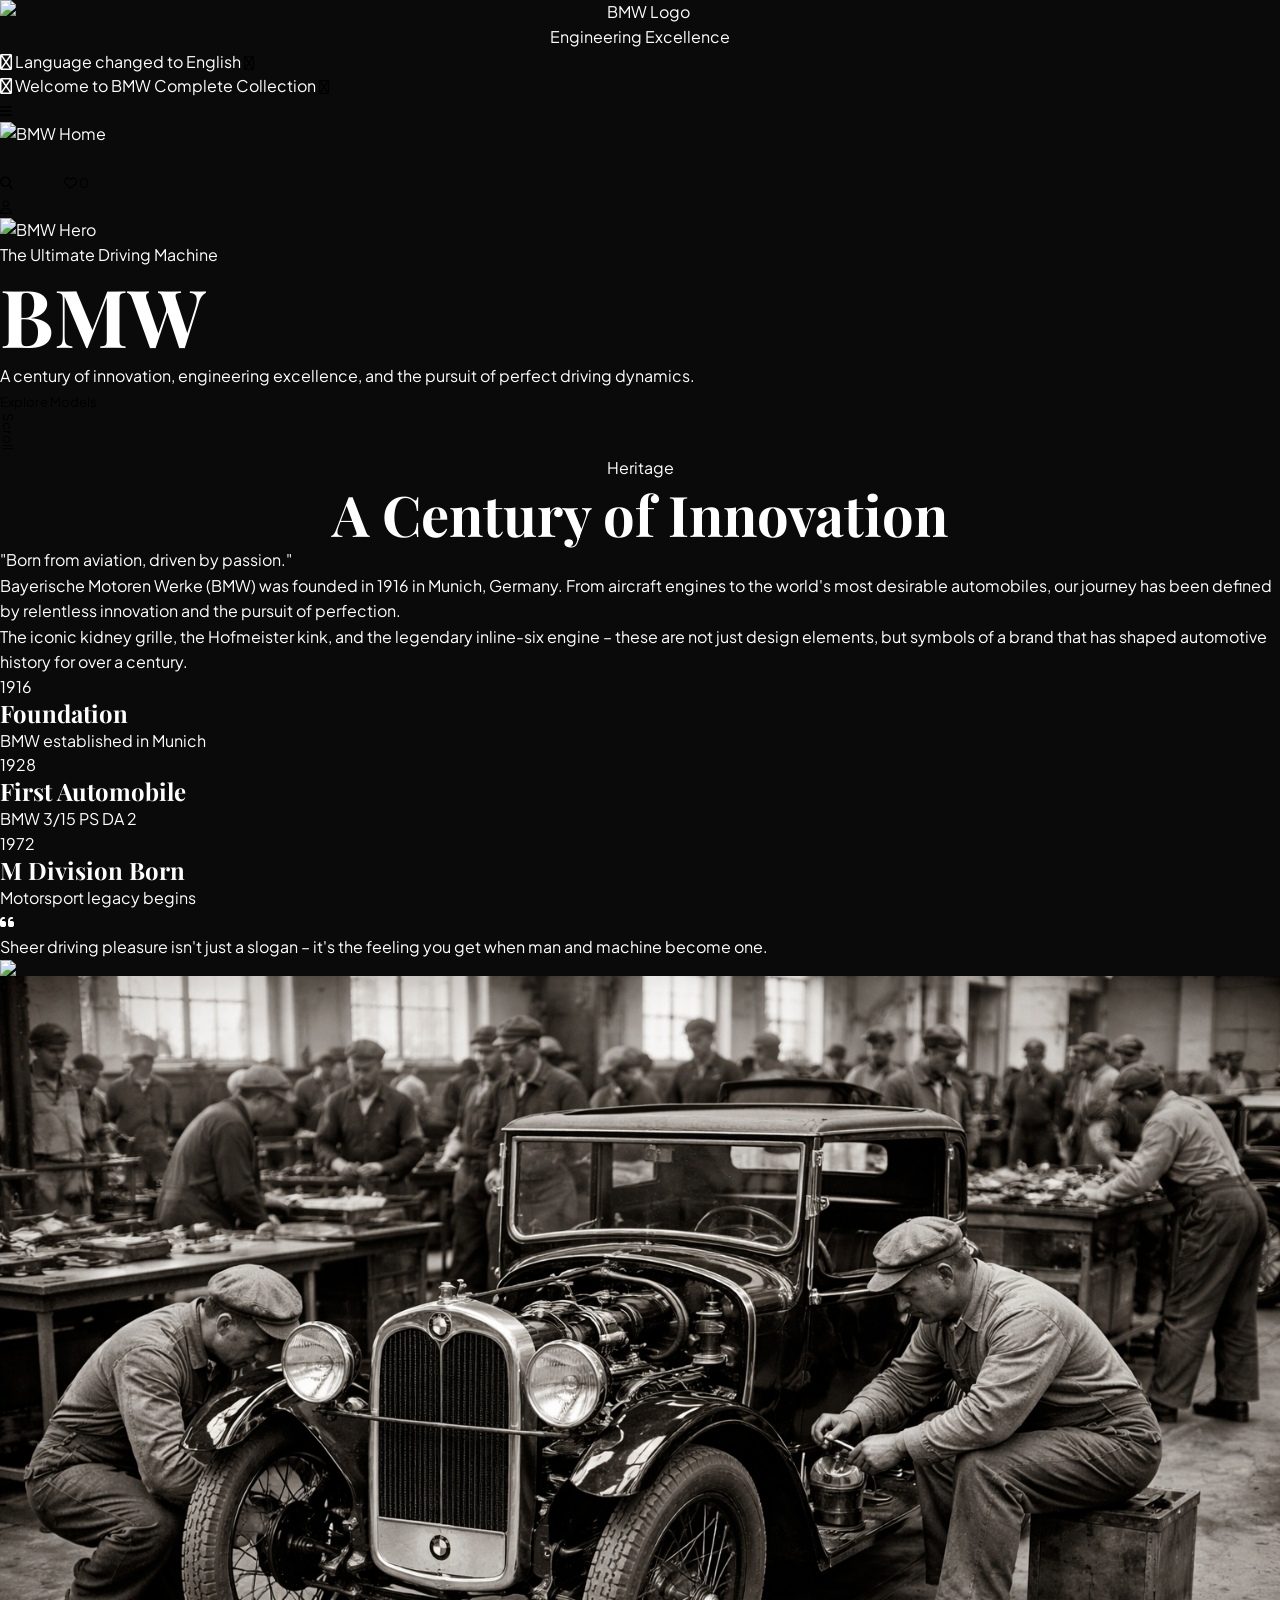
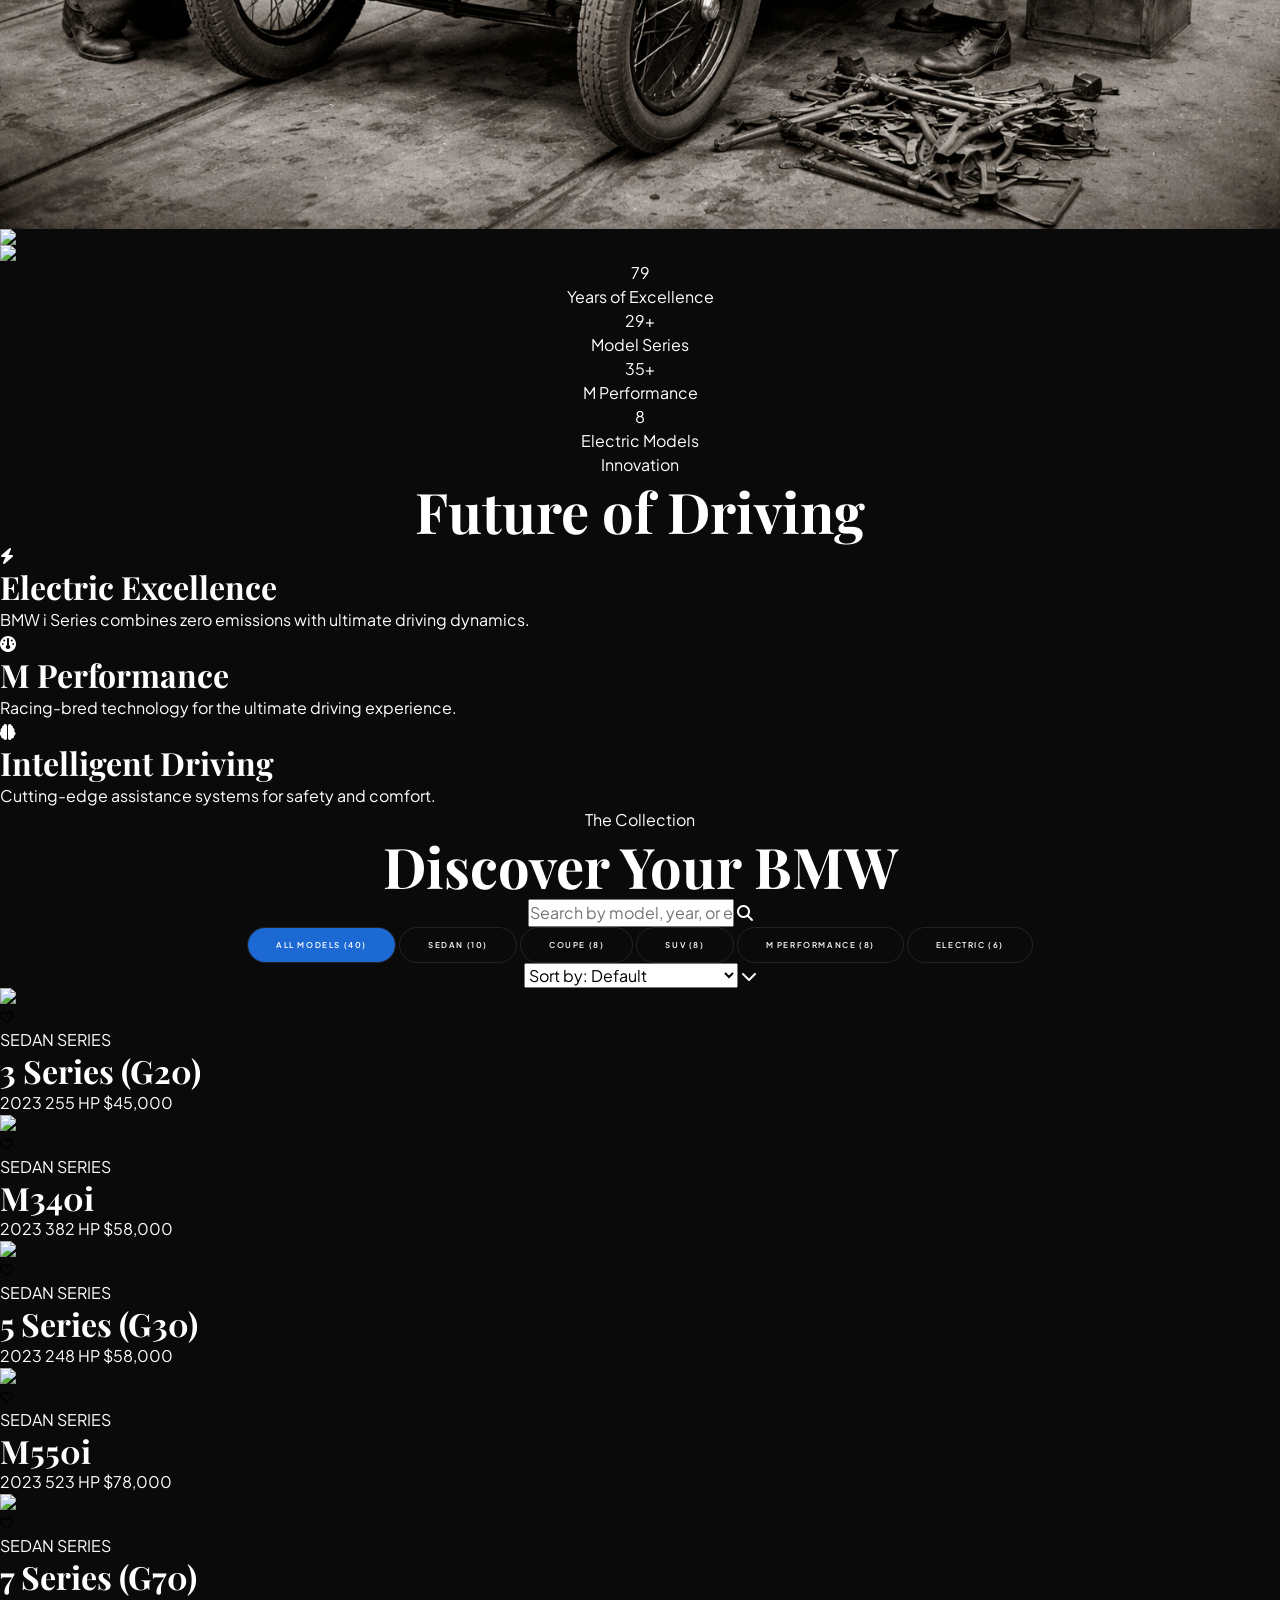
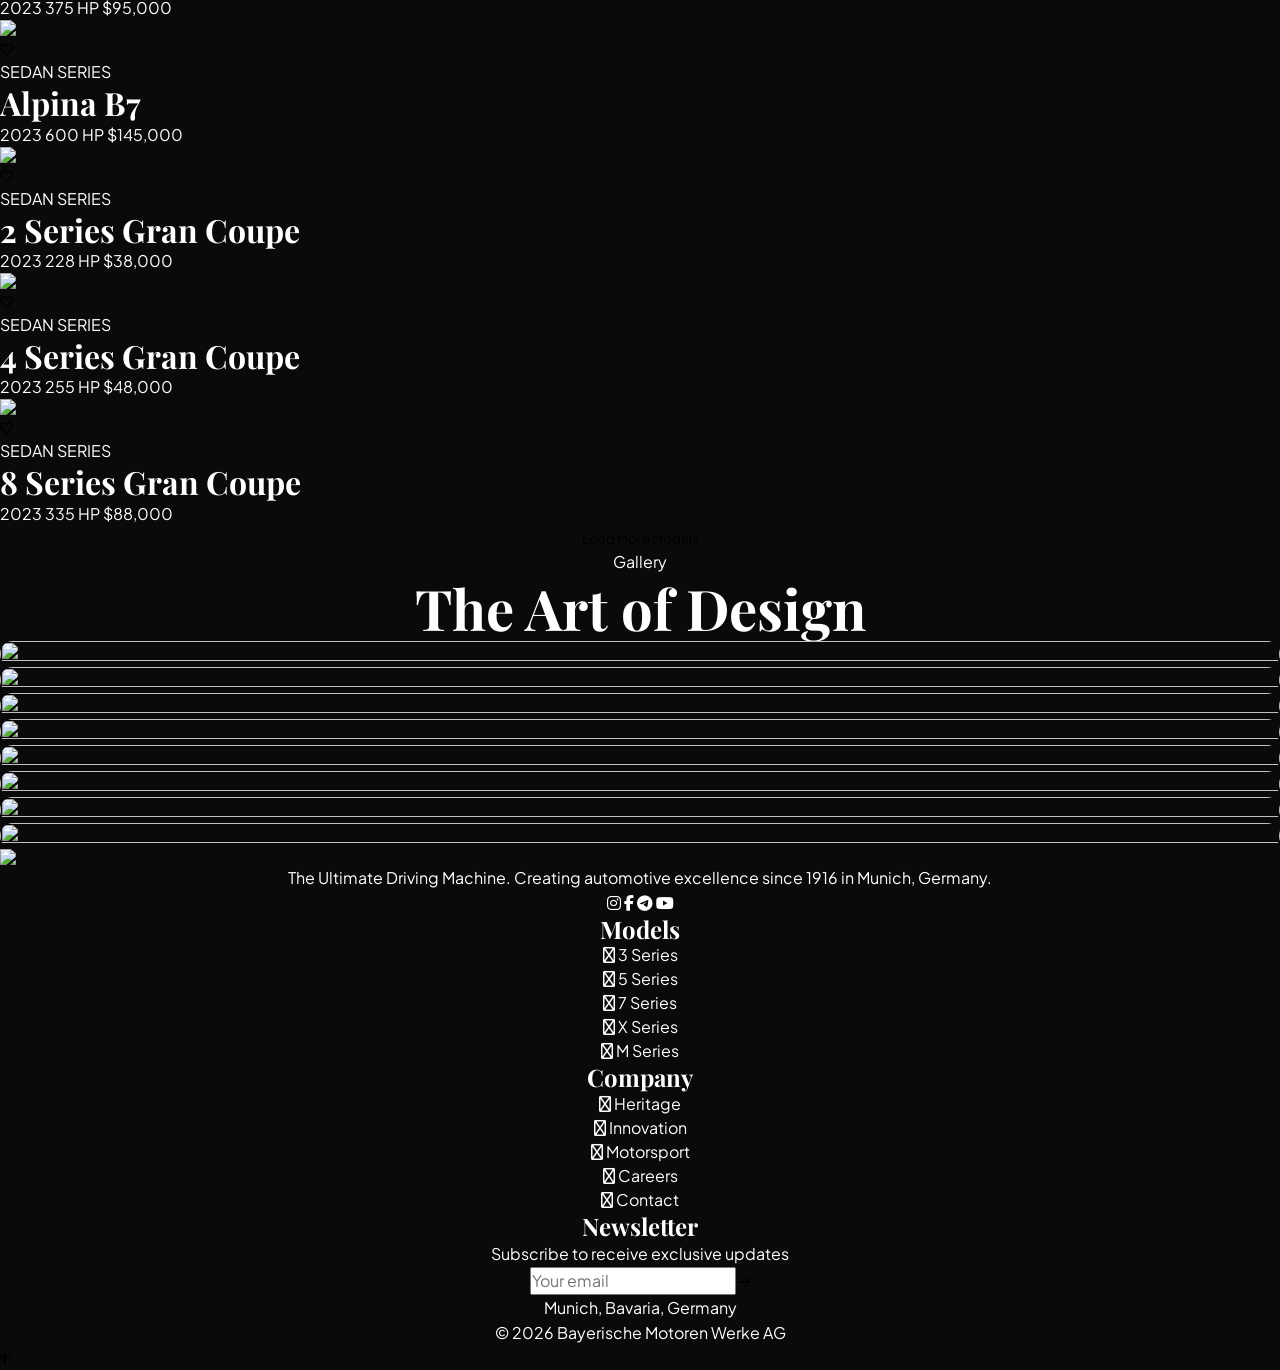
==== commit 4a5833fe: "ozgarish" ====
--- a/index.html
+++ b/index.html
@@ -71,7 +71,7 @@
                 class="w-10 h-10 md:w-12 md:h-12 rounded-full bg-white/5 border border-white/10 flex items-center justify-center
                 hover:bg-[#1c69d4] hover:border-[#1c69d4] hover:scale-110 transition-all duration-300
                 relative overflow-hidden group lg:hidden">
-                <i class="fa-regular fa-bars text-white/70 group-hover:text-white transition-colors text-lg"></i>
+                <i class="fa-solid fa-bars text-white/70 group-hover:text-white transition-colors text-lg"></i>
                 <span class="absolute inset-0 bg-[#1c69d4] transform -translate-x-full group-hover:translate-x-0 transition-transform duration-500"></span>
             </button>
             
@@ -177,7 +177,7 @@
             <button onclick="toggleMobileMenu()" 
             class="w-12 h-12 rounded-full bg-white/5 border border-white/10 flex items-center justify-center
             hover:bg-[#1c69d4] hover:border-[#1c69d4] hover:rotate-90 transition-all duration-300">
-            <i class="fa-regular fa-xmark text-2xl"></i>
+            <i class="fa-solid fa-xmark text-2xl"></i>
         </button>
     </div>
     <div class="flex flex-col items-center justify-center gap-8 flex-1">
@@ -396,7 +396,7 @@
             <div class="tech-card group">
                 <div class="bg-zinc-900/50 backdrop-blur-sm border border-white/5 rounded-xl md:rounded-2xl p-6 md:p-8 hover:bg-[#1c69d4]/10 hover:border-[#1c69d4]/30 transition-all duration-500">
                     <div class="w-12 h-12 md:w-16 md:h-16 bg-[#1c69d4]/20 rounded-full flex items-center justify-center mb-4 md:mb-6 group-hover:scale-110 transition-transform">
-                        <i class="fa-regular fa-bolt text-xl md:text-2xl text-[#1c69d4]"></i>
+                        <i class="fa-solid fa-bolt text-xl md:text-2xl text-[#1c69d4]"></i>
                     </div>
                     <h3 class="text-lg md:text-xl font-bold mb-2 md:mb-3 tech-card-1-title" data-en="Electric Excellence" data-de="Elektrische Exzellenz" data-uz="Elektr Mukammalligi">Electric Excellence</h3>
                     <p class="text-xs md:text-sm text-zinc-500 leading-relaxed tech-card-1-desc" data-en="BMW i Series combines zero emissions with ultimate driving dynamics." data-de="Die BMW i Serie verbindet Null Emissionen mit ultimativer Fahrdynamik." data-uz="BMW i seriyasi nol emissiyani eng zo'r haydash dinamikasi bilan birlashtiradi.">
@@ -407,7 +407,8 @@
             <div class="tech-card group">
                 <div class="bg-zinc-900/50 backdrop-blur-sm border border-white/5 rounded-xl md:rounded-2xl p-6 md:p-8 hover:bg-[#1c69d4]/10 hover:border-[#1c69d4]/30 transition-all duration-500">
                     <div class="w-12 h-12 md:w-16 md:h-16 bg-[#1c69d4]/20 rounded-full flex items-center justify-center mb-4 md:mb-6 group-hover:scale-110 transition-transform">
-                        <i class="fa-regular fa-gauge-high text-xl md:text-2xl text-[#1c69d4]"></i>
+                        
+                        <i class="fa-solid fa-gauge text-xl md:text-2xl text-[#1c69d4]"></i>
                     </div>
                     <h3 class="text-lg md:text-xl font-bold mb-2 md:mb-3 tech-card-2-title" data-en="M Performance" data-de="M Performance" data-uz="M Performance">M Performance</h3>
                     <p class="text-xs md:text-sm text-zinc-500 leading-relaxed tech-card-2-desc" data-en="Racing-bred technology for the ultimate driving experience." data-de="Rennsport-Technologie für das ultimative Fahrerlebnis." data-uz="Eng zo'r haydash tajribasi uchun poygada sinovdan o'tgan texnologiya.">
@@ -418,7 +419,7 @@
             <div class="tech-card group">
                 <div class="bg-zinc-900/50 backdrop-blur-sm border border-white/5 rounded-xl md:rounded-2xl p-6 md:p-8 hover:bg-[#1c69d4]/10 hover:border-[#1c69d4]/30 transition-all duration-500">
                     <div class="w-12 h-12 md:w-16 md:h-16 bg-[#1c69d4]/20 rounded-full flex items-center justify-center mb-4 md:mb-6 group-hover:scale-110 transition-transform">
-                        <i class="fa-regular fa-brain text-xl md:text-2xl text-[#1c69d4]"></i>
+                        <i class="fa-solid fa-brain text-xl md:text-2xl text-[#1c69d4]"></i>
                     </div>
                     <h3 class="text-lg md:text-xl font-bold mb-2 md:mb-3 tech-card-3-title" data-en="Intelligent Driving" data-de="Intelligentes Fahren" data-uz="Intellektual Haydash">Intelligent Driving</h3>
                     <p class="text-xs md:text-sm text-zinc-500 leading-relaxed tech-card-3-desc" data-en="Cutting-edge assistance systems for safety and comfort." data-de="Modernste Assistenzsysteme für Sicherheit und Komfort." data-uz="Xavfsizlik va qulaylik uchun eng zamonaviy yordam tizimlari.">
@@ -443,7 +444,7 @@
                 <div class="relative group">
                     <input type="text" id="searchInput" placeholder="Search by model, year, or engine..." 
                     class="w-full bg-zinc-900/50 backdrop-blur-sm border border-white/10 rounded-full p-4 md:p-5 pl-10 md:pl-14 outline-none focus:border-[#1c69d4] transition-all text-sm search-placeholder" data-en="Search by model, year, or engine..." data-de="Suche nach Modell, Jahr oder Motor..." data-uz="Model, yil yoki dvigatel bo'yicha qidiruv...">
-                    <i class="fa-regular fa-magnifying-glass absolute left-4 md:left-5 top-1/2 -translate-y-1/2 text-zinc-500 group-focus-within:text-[#1c69d4] transition-colors"></i>
+                    <i class="fa-solid fa-magnifying-glass absolute left-4 md:left-5 top-1/2 -translate-y-1/2 text-zinc-500 group-focus-within:text-[#1c69d4] transition-colors"></i>
                 </div>
             </div>
             
@@ -478,7 +479,7 @@
                         <option value="price-asc" class="sort-price-asc" data-en="Price: Low to High" data-de="Preis: Niedrig zu Hoch" data-uz="Narx: Past->Yuqori">Price: Low to High</option>
                         <option value="hp-desc" class="sort-hp-desc" data-en="Horsepower: High to Low" data-de="Leistung: Hoch zu Niedrig" data-uz="Ot Kuchi: Yuqori->Past">Horsepower: High to Low</option>
                     </select>
-                    <i class="fa-regular fa-chevron-down absolute right-4 md:right-6 top-1/2 -translate-y-1/2 text-zinc-500 pointer-events-none group-hover:text-[#1c69d4] transition-colors text-xs"></i>
+                    <i class="fa-solid fa-chevron-down absolute right-4 md:right-6 top-1/2 -translate-y-1/2 text-zinc-500 pointer-events-none group-hover:text-[#1c69d4] transition-colors text-xs"></i>
                 </div>
             </div>
         </div>
@@ -500,7 +501,7 @@
 </div>
 
 <div id="noResults" class="hidden text-center py-16 md:py-20">
-    <i class="fa-regular fa-car text-4xl md:text-6xl text-zinc-700 mb-4"></i>
+    <i class="fa-solid fa-car text-4xl md:text-6xl text-zinc-700 mb-4"></i>
     <p class="text-zinc-500 text-base md:text-lg no-results-text" data-en="No models found matching your criteria" data-de="Keine Modelle gefunden" data-uz="Hech qanday model topilmadi">No models found matching your criteria</p>
     <button onclick="resetFilters()" class="mt-4 md:mt-6 text-[#1c69d4] underline text-sm reset-filters" data-en="Reset Filters" data-de="Filter Zurücksetzen" data-uz="Filtrlarni Tozalash">Reset Filters</button>
 </div>
@@ -541,7 +542,7 @@
     <button onclick="closeCarModal()" 
     class="absolute top-3 right-3 md:top-6 md:right-6 text-2xl md:text-3xl text-white/50 hover:text-[#1c69d4] z-[60] 
     hover:rotate-90 transition-all duration-500">
-    <i class="fa-regular fa-circle-xmark"></i>
+    <i class="fa-solid fa-xmark"></i>
 </button>
 
 <div class="w-full lg:w-3/5 h-[250px] md:h-[400px] lg:h-[600px] overflow-hidden group relative">
@@ -551,10 +552,10 @@
     
     <div class="absolute bottom-3 left-3 md:bottom-6 md:left-6 flex gap-2 md:gap-3">
         <span class="px-2 md:px-4 py-1 md:py-2 bg-black/50 backdrop-blur-sm border border-white/10 rounded-full text-[6px] md:text-[8px] uppercase tracking-widest">
-            <i class="fa-regular fa-calendar mr-1 md:mr-2"></i> <span id="modalYear"></span>
+            <i class="fa-solid fa-calendar mr-1 md:mr-2 "></i> <span id="modalYear"></span>
         </span>
         <span class="px-2 md:px-4 py-1 md:py-2 bg-black/50 backdrop-blur-sm border border-white/10 rounded-full text-[6px] md:text-[8px] uppercase tracking-widest">
-            <i class="fa-regular fa-gauge-high mr-1 md:mr-2"></i> <span id="modalHp"></span> HP
+            <i class="fa-solid fa-gauge mr-1 md:mr-2"></i> <span id="modalHp"></span> HP
         </span>
     </div>
 </div>
@@ -583,7 +584,7 @@
     <button onclick="shareCar()" 
     class="w-10 h-10 md:w-14 md:h-14 border-2 border-white/10 rounded-full flex items-center justify-center
     hover:border-[#1c69d4] hover:text-[#1c69d4] transition-all">
-    <i class="fa-regular fa-share-nodes text-sm md:text-base"></i>
+    <i class="fa-solid fa-share-nodes text-sm md:text-base"></i>
 </button>
 </div>
 </div>
@@ -697,7 +698,7 @@
                 <input type="email" placeholder="Your email" 
                 class="flex-1 bg-white/5 border border-white/10 rounded-full px-3 md:px-4 py-2 md:py-3 text-[8px] md:text-[9px] outline-none focus:border-[#1c69d4] transition newsletter-placeholder" data-en="Your email" data-de="Ihre E-Mail" data-uz="Emailingiz">
                 <button type="submit" class="bg-[#1c69d4] text-black px-3 md:px-4 rounded-full hover:bg-white transition">
-                    <i class="fa-regular fa-arrow-right text-xs"></i>
+                    <i class="fa-solid fa-arrow-right text-xs"></i>
                 </button>
             </form>
             <p class="text-[7px] md:text-[8px] text-zinc-600 mt-4 md:mt-6 footer-location" data-en="Munich, Bavaria, Germany" data-de="München, Bayern, Deutschland" data-uz="Myunxen, Bavariya, Germaniya">Munich, Bavaria, Germany</p>
@@ -710,7 +711,8 @@
 <button onclick="window.scrollTo({top:0,behavior:'smooth'})" 
 class="fixed bottom-4 right-4 md:bottom-8 md:right-8 w-10 h-10 md:w-12 md:h-12 bg-[#1c69d4]/10 border border-[#1c69d4]/30 rounded-full flex items-center justify-center
 hover:bg-[#1c69d4] hover:scale-110 transition-all z-50 opacity-0 invisible" id="backToTop">
-<i class="fa-regular fa-arrow-up text-[#1c69d4] hover:text-white"></i>
+<i class="fa-solid fa-arrow-up text-[#1c69d4] hover:text-white"></i>
+
 </button>
 
 <!-- Scripts -->
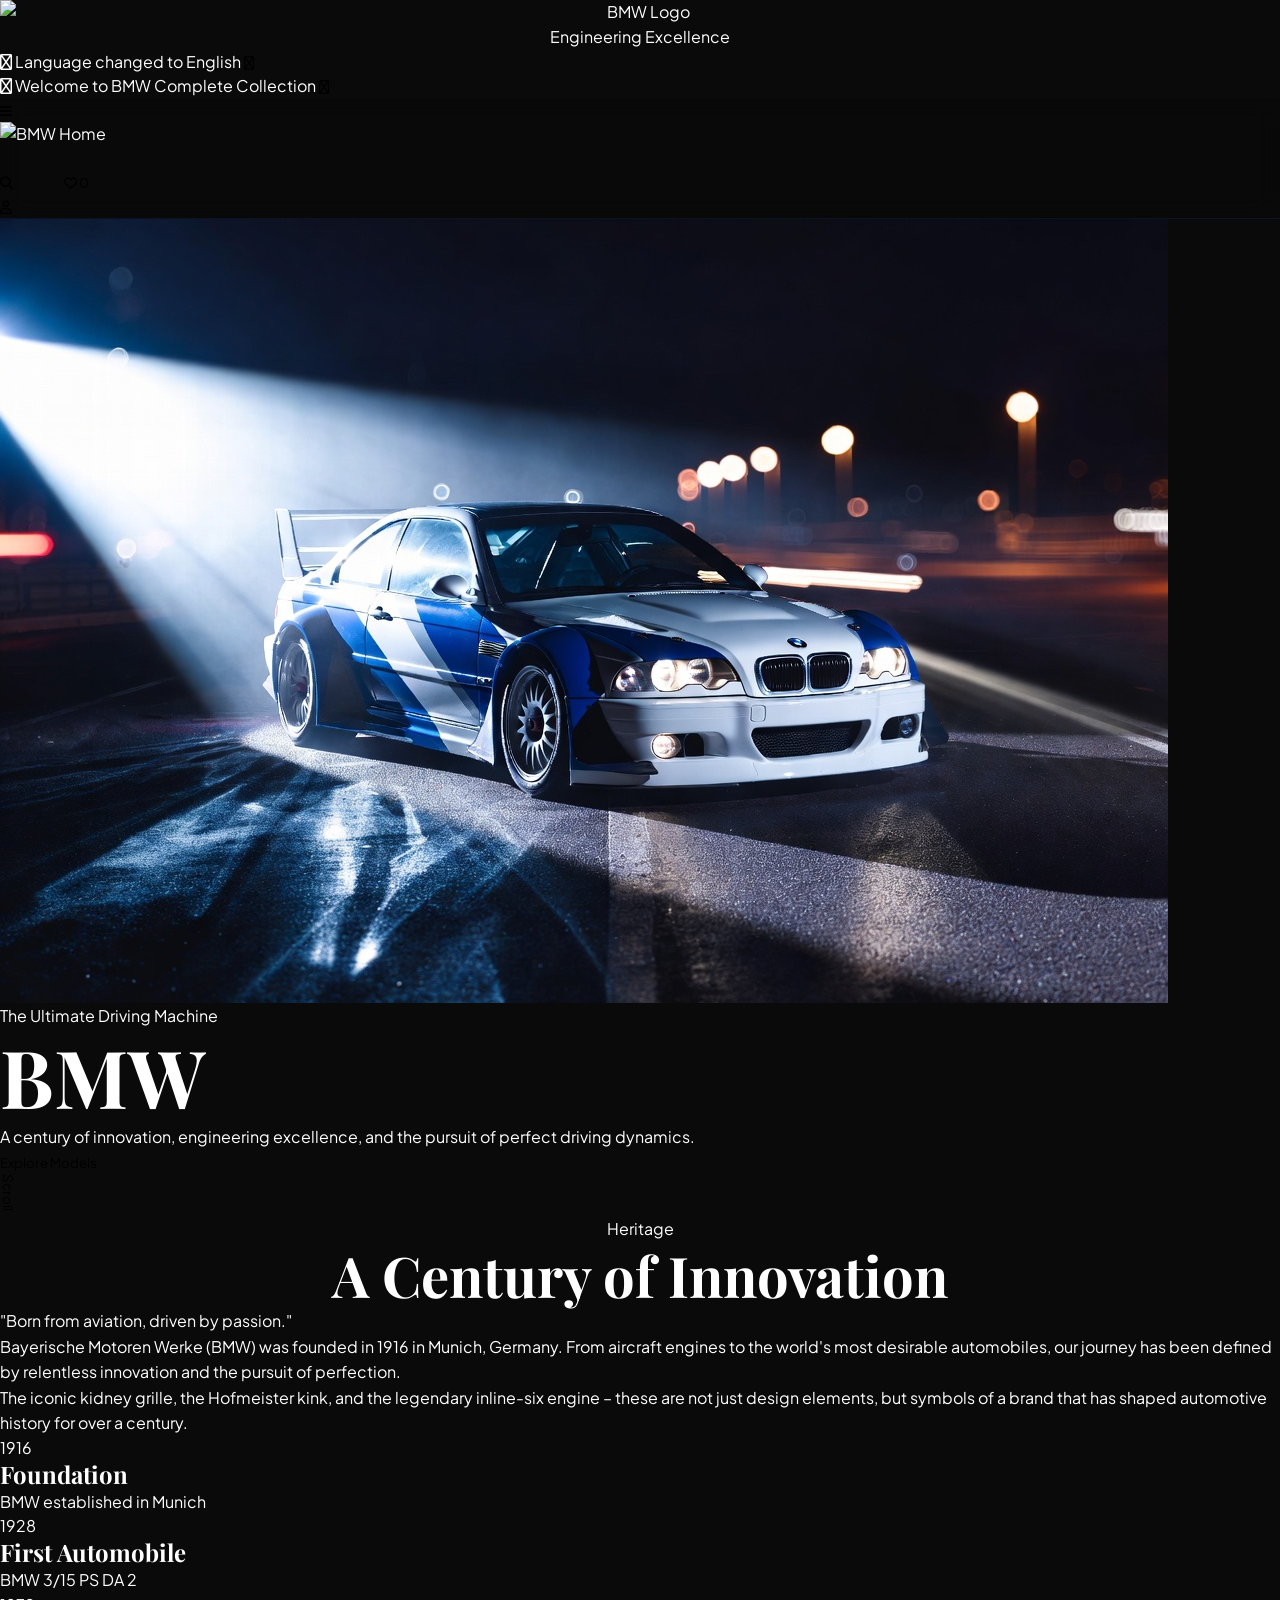
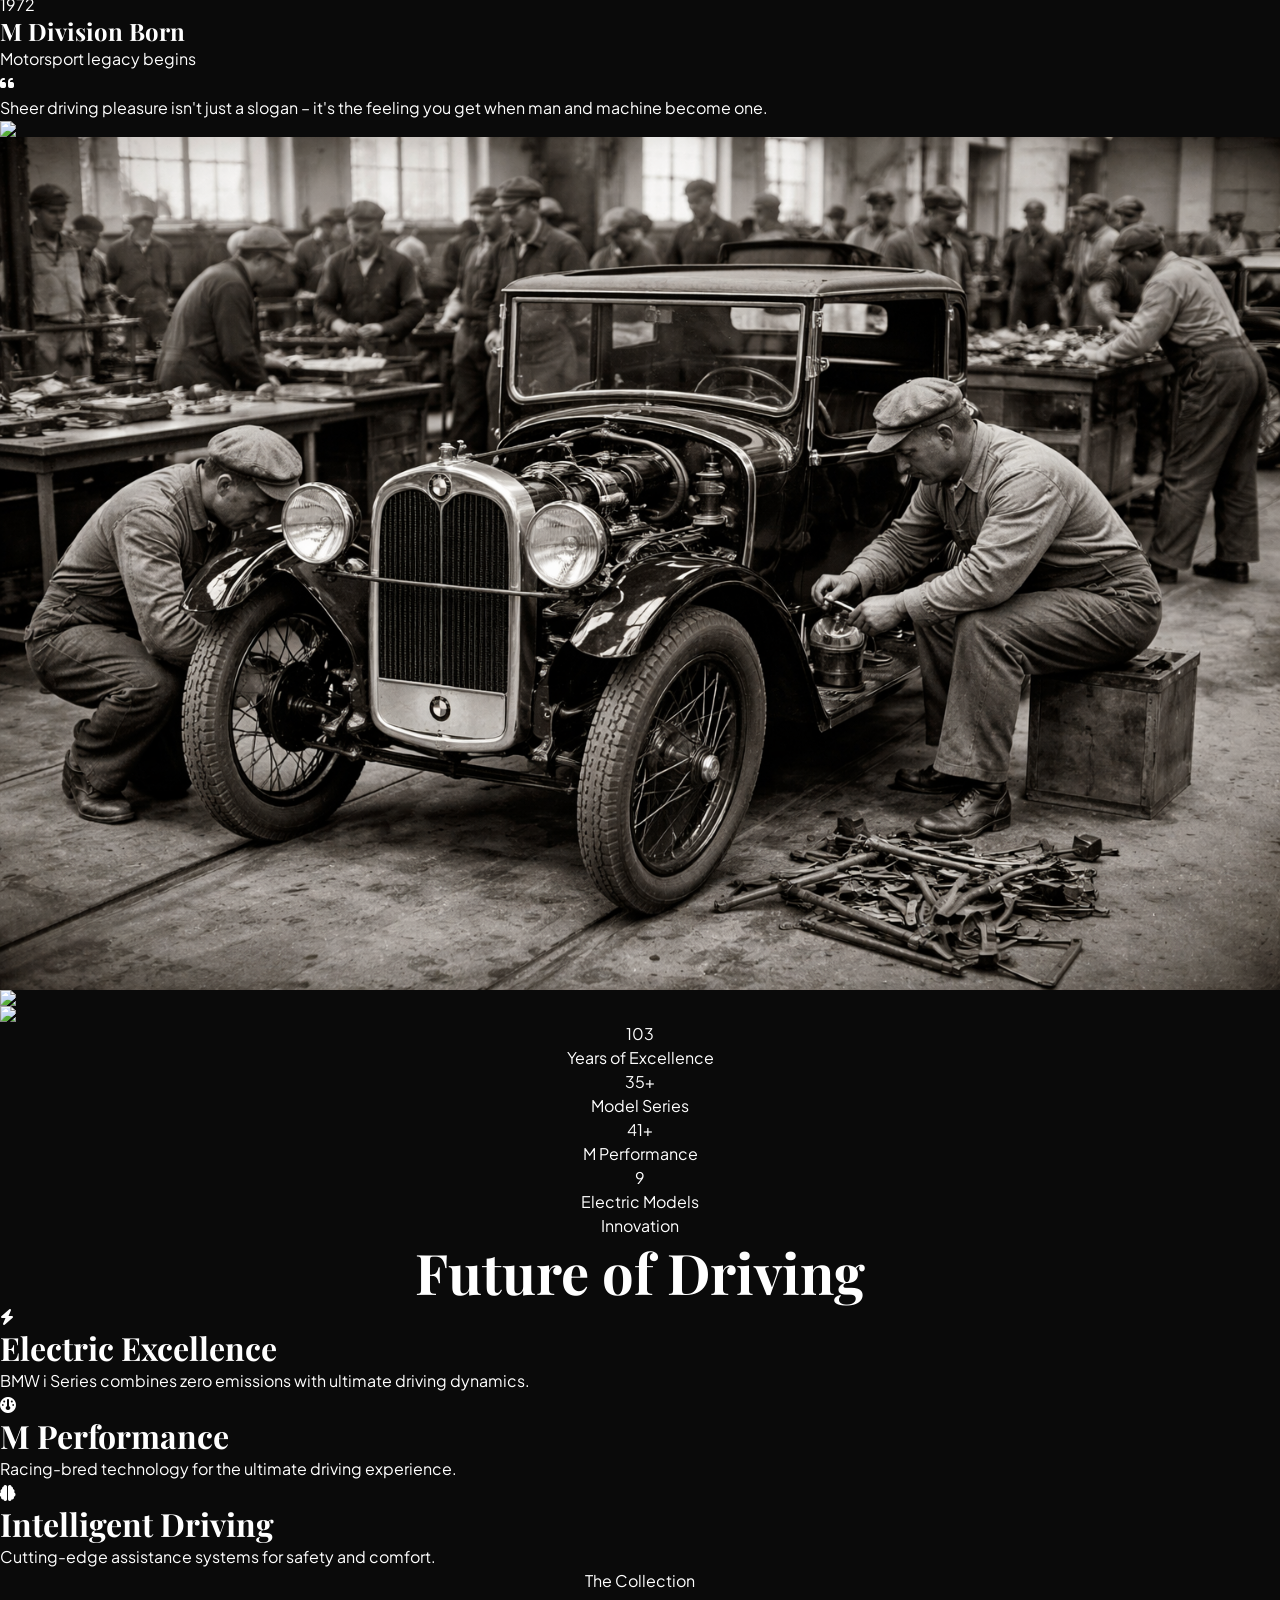
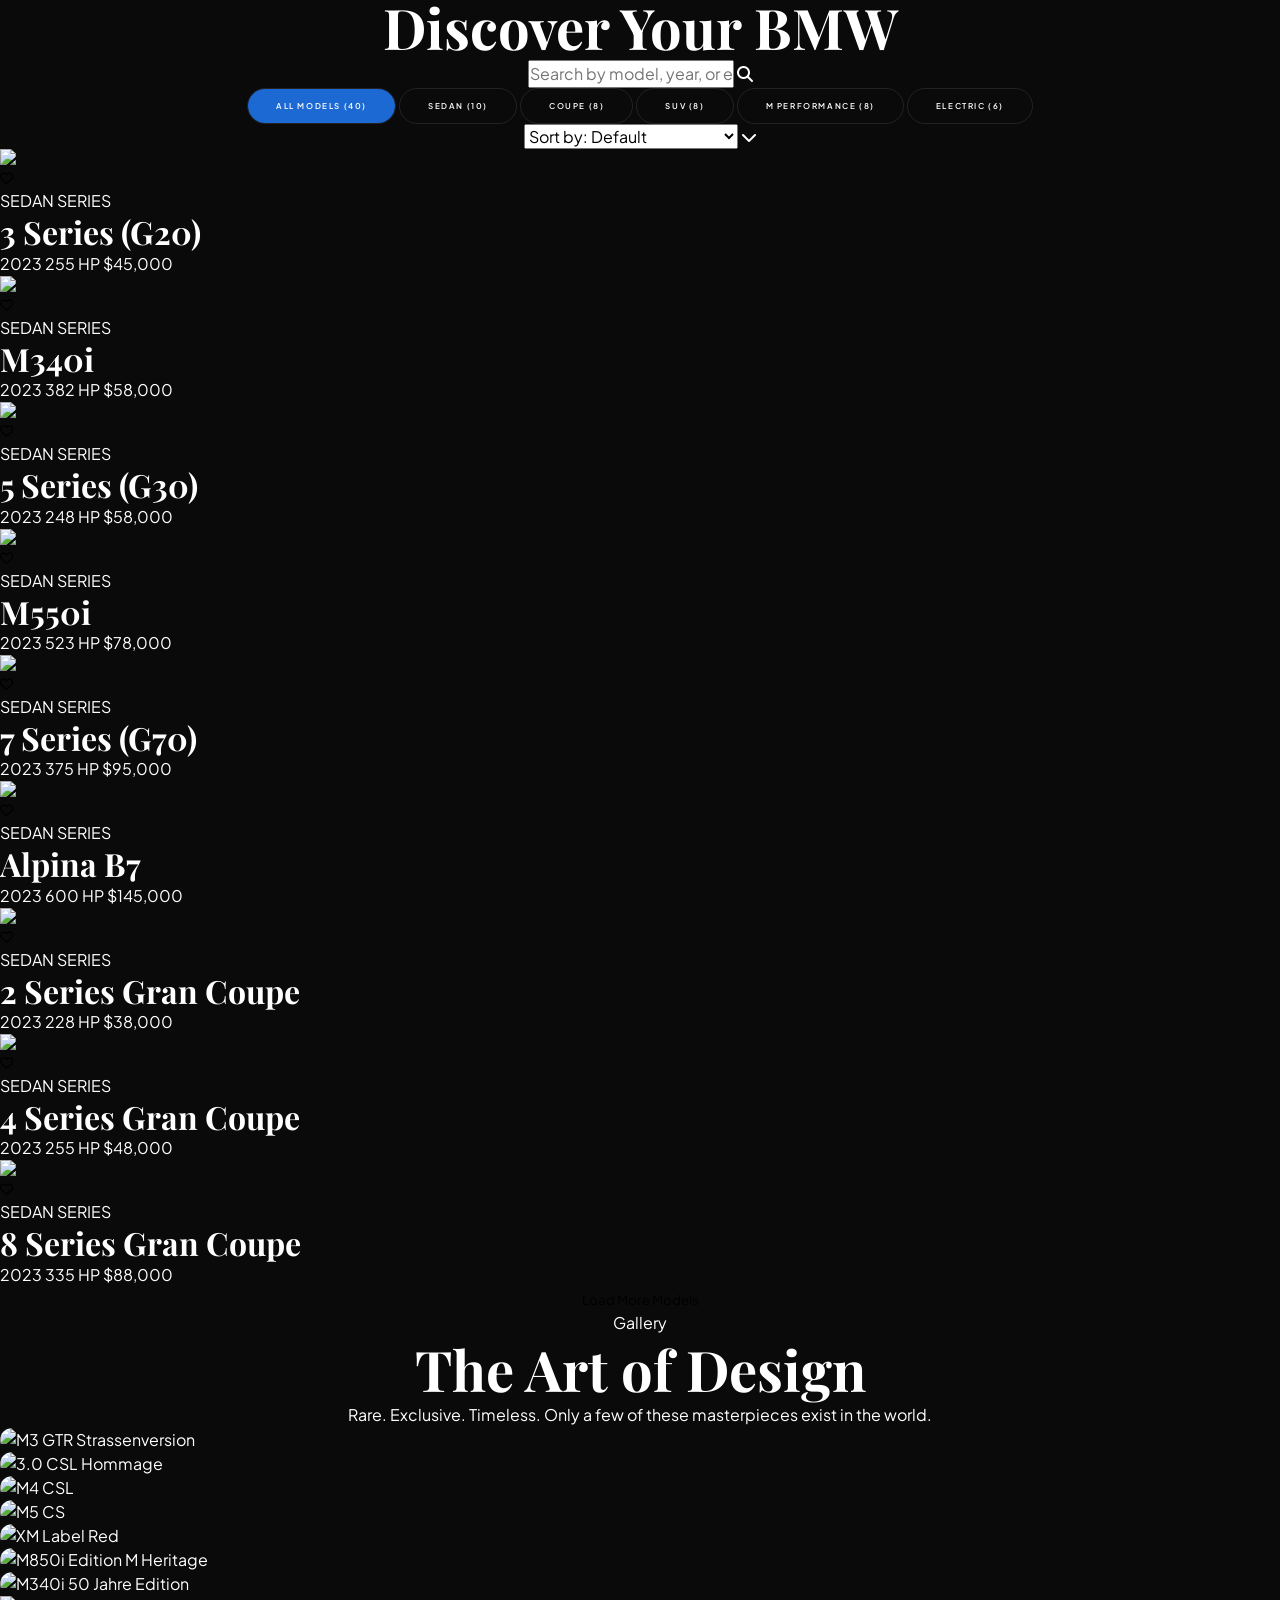
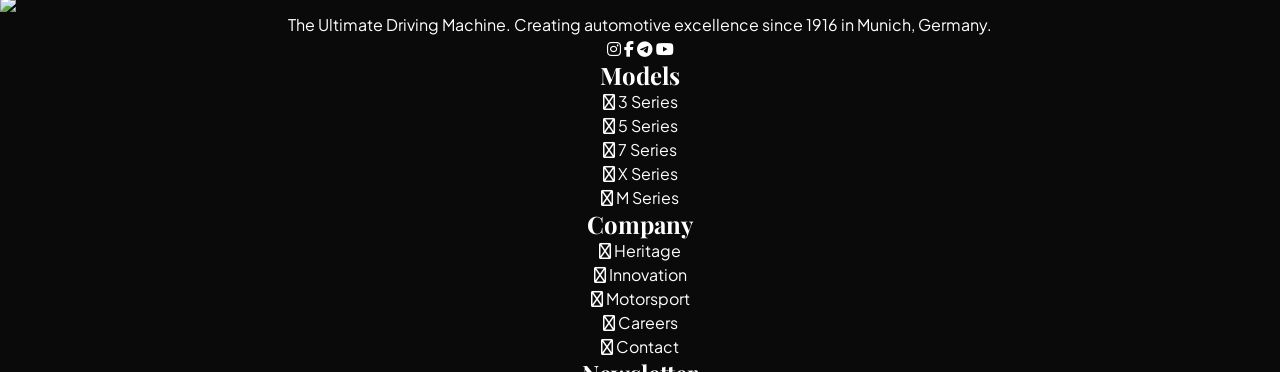
==== commit bfab709c: "ozgarish" ====
--- a/index.html
+++ b/index.html
@@ -4,6 +4,11 @@
     <meta charset="UTF-8">
     <meta name="viewport" content="width=device-width, initial-scale=1.0">
     <title>BMW | The Ultimate Driving Machine</title>
+    
+    <!-- Favicon -->
+    <link rel="icon" href="assets/icons/favicon.svg" type="image/svg+xml">
+    <link rel="icon" href="assets/icons/favicon-96x96.png" type="image/png" sizes="96x96">
+    <link rel="apple-touch-icon" href="assets/icons/apple-touch-icon.png">
     
     <!-- Tailwind CSS -->
     <script src="https://cdn.tailwindcss.com"></script>
@@ -202,7 +207,7 @@
     <div class="absolute inset-0 parallax-layer" data-speed="0.5">
         <div class="absolute inset-0 bg-gradient-to-r from-black via-transparent to-black"></div>
         <div class="absolute inset-0 bg-gradient-to-t from-black via-transparent to-transparent"></div>
-        <img src="https://images.unsplash.com/photo-1556189250-72ba954cfc2b?q=80&w=2070&auto=format&fit=crop" 
+        <img src="./assets/images/cars/SZC10.jpg"
         class="w-full h-full object-cover animate-ken-burns"
         alt="BMW Hero">
     </div>
@@ -508,16 +513,16 @@
 </main>
 
 <!-- Gallery Section -->
-<section id="gallery" class="py-16 md:py-20 border-y border-white/5">
+<section id="gallery" class="py-16 md:py-32 bg-black relative overflow-hidden">
     <div class="max-w-screen-2xl mx-auto px-6">
-        <div class="text-center mb-12 md:mb-16">
+        <div class="text-center mb-12 md:mb-20">
             <span class="text-[8px] uppercase tracking-[0.8em] text-[#1c69d4] font-bold mb-4 block gallery-text" data-en="Gallery" data-de="Galerie" data-uz="Galereya">Gallery</span>
-            <h2 class="text-4xl md:text-7xl font-bold mb-6 md:mb-8 gallery-title" style="font-family: 'Playfair Display', serif;" data-en="The Art of Design" data-de="Die Kunst des Designs" data-uz="Dizayn San'ati">
-                The Art of Design
-            </h2>
+            <h2 class="text-4xl md:text-7xl font-bold mb-6 gallery-title" style="font-family: 'Playfair Display', serif;" data-en="The Art of Design" data-de="Die Kunst der Gestaltung" data-uz="Dizayn San'ati">The Art of Design</h2>
+            <p class="text-zinc-400 max-w-md mx-auto" data-en="Rare. Exclusive. Timeless. Only a few of these masterpieces exist in the world." data-de="Selten. Exklusiv. Zeitlos. Nur wenige dieser Meisterwerke existieren in der Welt." data-uz="G'arajli. Eksklyuziv. Vaqtli. Dunyoda faqat bir nechta bu asarlarning yaratilishi mumkin.">Rare. Exclusive. Timeless. Only a few of these masterpieces exist in the world.</p>
         </div>
         
-        <div class="grid grid-cols-2 md:grid-cols-4 gap-3 md:gap-4 auto-rows-[150px] md:auto-rows-[300px]" id="galleryGrid"></div>
+        <!-- Exclusive 7 ta mashina grid (masonry uslubida) -->
+        <div class="grid grid-cols-2 md:grid-cols-3 lg:grid-cols-4 gap-4 md:gap-6 auto-rows-[200px] md:auto-rows-[280px]" id="galleryGrid"></div>
     </div>
 </section>
 
@@ -718,10 +723,10 @@
 <!-- Scripts -->
 <script src="https://cdn.jsdelivr.net/npm/swiper@11/swiper-bundle.min.js"></script>
 <!-- Scripts - To'g'ri tartibda yuklanishi kerak -->
-<script src="utils/constants.js"></script>
-<script src="utils/helpers.js"></script>
+<script src="js/constants.js"></script>
+<script src="js/helpers.js"></script>
 <script src="js/cars-data.js"></script>
-<script src="js/gallery-data.js"></script>  <!-- gallery-data.js cars-data.js dan keyin -->
+<script src="js/gallery-data.js"></script>
 <script src="js/translations.js"></script>
 <script src="js/language.js"></script>
 <script src="js/animations.js"></script>
@@ -729,7 +734,7 @@
 <script src="js/wishlist.js"></script>
 <script src="js/search.js"></script>
 <script src="js/car-modal.js"></script>
-<script src="js/ui.js"></script>           <!-- ui.js da displayGallery funksiyasi bor -->
+<script src="js/ui.js"></script>
 <script src="js/main.js"></script>          <!-- main.js eng oxirida -->
 </body>
 </html>
--- a/css/components.css
+++ b/css/components.css
@@ -1,4 +1,10 @@
 /* Navigation */
+nav {
+    background: rgba(10, 10, 10, 0.45);     /* oldin 0.75 yoki 0.95 edi, endi 0.45 */
+    backdrop-filter: blur(12px);            /* biroz yumshoqroq blur */
+    border-bottom: 1px solid rgba(28, 105, 212, 0.12);
+    transition: all 0.4s ease;
+}
 .nav-link {
     position: relative;
     font-size: 9px;
--- a/css/responsive.css
+++ b/css/responsive.css
@@ -161,107 +161,176 @@
 }
 
 /* Small Mobile (up to 375px) */
+/* ==================== RESPONSIVE DESIGN - BMW COLLECTION ==================== */
+
+/* Large Desktop */
+@media (min-width: 1400px) {
+    .container {
+        max-width: 1320px;
+    }
+}
+
+/* Desktop */
+@media (max-width: 1399px) {
+    .container {
+        max-width: 1140px;
+    }
+    h1 { font-size: 5.8rem; }
+}
+
+/* Laptop */
+@media (max-width: 1199px) {
+    .container {
+        max-width: 960px;
+    }
+    h1 { font-size: 4.8rem; }
+    .grid-cols-3 {
+        grid-template-columns: repeat(2, 1fr);
+    }
+}
+
+/* Tablet (768px - 991px) */
+@media (max-width: 991px) {
+    .container {
+        max-width: 720px;
+        padding: 0 20px;
+    }
+    
+    h1 { font-size: 3.9rem; }
+    h2 { font-size: 2.7rem; }
+    
+    .lg\:hidden { display: block; }
+    .lg\:block { display: none; }
+    
+    .grid-cols-3, .grid-cols-4 {
+        grid-template-columns: repeat(2, 1fr);
+    }
+    
+    .footer-grid {
+        grid-template-columns: repeat(2, 1fr);
+    }
+}
+
+/* Mobile Landscape (576px - 767px) */
+@media (max-width: 767px) {
+    .container {
+        max-width: 100%;
+        padding: 0 15px;
+    }
+    
+    h1 { font-size: 3.2rem; }
+    h2 { font-size: 2.4rem; }
+    
+    .grid-cols-2, .grid-cols-3, .grid-cols-4 {
+        grid-template-columns: 1fr;
+    }
+    
+    .filter-btn {
+        padding: 10px 18px;
+        font-size: 8.5px;
+    }
+    
+    .hero-cta {
+        flex-direction: column;
+        gap: 14px;
+    }
+    
+    .hero-cta button {
+        width: 100%;
+    }
+    
+    #galleryGrid .gallery-item {
+        aspect-ratio: 16 / 11;
+    }
+    
+    .car-modal-image {
+        height: 260px;
+    }
+}
+
+/* Mobile Portrait (≤ 575px) */
+@media (max-width: 575px) {
+    .container {
+        padding: 0 12px;
+    }
+    
+    h1 { font-size: 2.75rem; }
+    h2 { font-size: 2.15rem; }
+    
+    .grid-cols-2, .grid-cols-3, .grid-cols-4 {
+        grid-template-columns: 1fr;
+    }
+    
+    .nav-icon {
+        width: 40px;
+        height: 40px;
+    }
+    
+    .stat-card {
+        padding: 14px;
+    }
+    
+    .stat-number {
+        font-size: 1.95rem;
+    }
+    
+    .modal-content {
+        width: 96%;
+        margin: 8px;
+        padding: 16px;
+    }
+    
+    .toast {
+        min-width: 280px;
+        right: 8px;
+        top: 12px;
+    }
+}
+
+/* Very Small Mobile (≤ 375px) */
 @media (max-width: 375px) {
-    h1 {
-        font-size: 2rem;
-    }
-    
-    h2 {
-        font-size: 1.75rem;
+    h1 { font-size: 2.45rem; }
+    
+    .filter-btn {
+        padding: 8px 12px;
+        font-size: 7.5px;
     }
     
     .nav-icon {
-        width: 30px;
-        height: 30px;
-    }
-    
-    .filter-btn {
-        padding: 6px 12px;
-        font-size: 6px;
+        width: 36px;
+        height: 36px;
+    }
+}
+
+/* ====================== QO‘SHIMCHA YAXSHILASHLAR ====================== */
+
+/* Hero section mobile da yaxshiroq ko‘rinishi uchun */
+@media (max-width: 991px) {
+    .hero-section {
+        min-height: 100vh;
+        padding-top: 90px;
+        padding-bottom: 60px;
+    }
+}
+
+/* Gallery ni mobilada yanada chiroyli qilish */
+@media (max-width: 767px) {
+    #galleryGrid {
+        gap: 14px;
+    }
+    
+    .gallery-item {
+        border-radius: 20px;
+    }
+}
+
+/* Car cards mobile da */
+@media (max-width: 575px) {
+    .car-card {
+        margin-bottom: 24px;
     }
     
     .car-card h3 {
-        font-size: 1.25rem;
-    }
-}
-
-/* Height-based Queries */
-@media (max-height: 700px) {
-    .hero-section {
-        height: auto;
-        min-height: 100vh;
-        padding: 100px 0;
-    }
-    
-    .modal-content {
-        max-height: 90vh;
-        overflow-y: auto;
-    }
-}
-
-/* Print Styles */
-@media print {
-    .no-print {
-        display: none;
-    }
-    
-    body {
-        background: white;
-        color: black;
-    }
-}
-
-/* Dark Mode Support */
-@media (prefers-color-scheme: dark) {
-    :root {
-        --bg-primary: #0a0a0a;
-        --text-primary: #ffffff;
-    }
-}
-
-/* Reduced Motion */
-@media (prefers-reduced-motion: reduce) {
-    * {
-        animation-duration: 0.01ms !important;
-        animation-iteration-count: 1 !important;
-        transition-duration: 0.01ms !important;
-        scroll-behavior: auto !important;
-    }
-}
-
-/* High Contrast */
-@media (prefers-contrast: high) {
-    :root {
-        --primary-color: #0000ff;
-        --text-primary: #000000;
-        --text-secondary: #333333;
-    }
-}
-
-/* Touch Devices */
-@media (hover: none) and (pointer: coarse) {
-    .hover-scale:hover {
-        transform: none;
-    }
-    
-    .car-card:hover {
-        transform: none;
-    }
-}
-
-/* Landscape Mode */
-@media (orientation: landscape) and (max-height: 500px) {
-    .hero-section {
-        height: auto;
-        padding: 150px 0;
-    }
-    
-    .mobile-menu {
-        padding: 20px;
-    }
-    
-    .mobile-menu a {
-        font-size: 1.5rem;
-        margin: 10px 0;
+        font-size: 1.35rem;
     }
 }
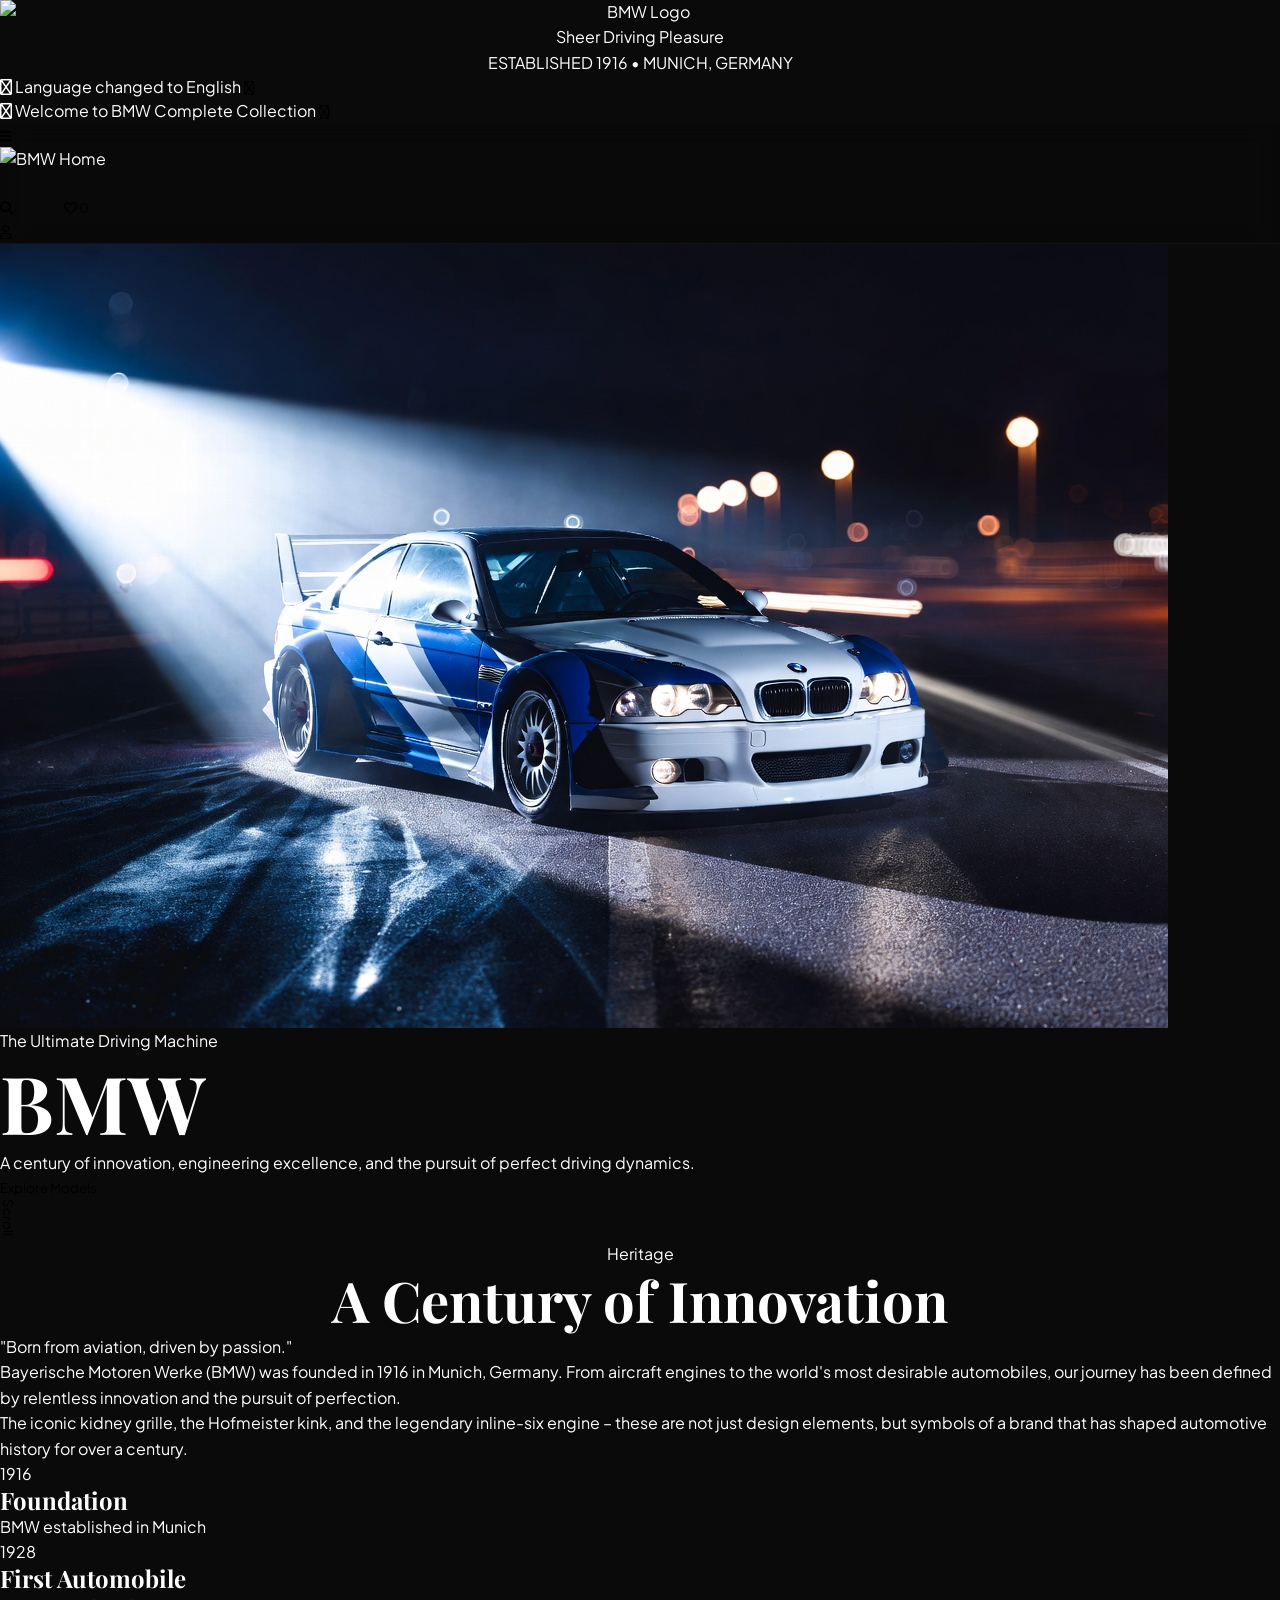
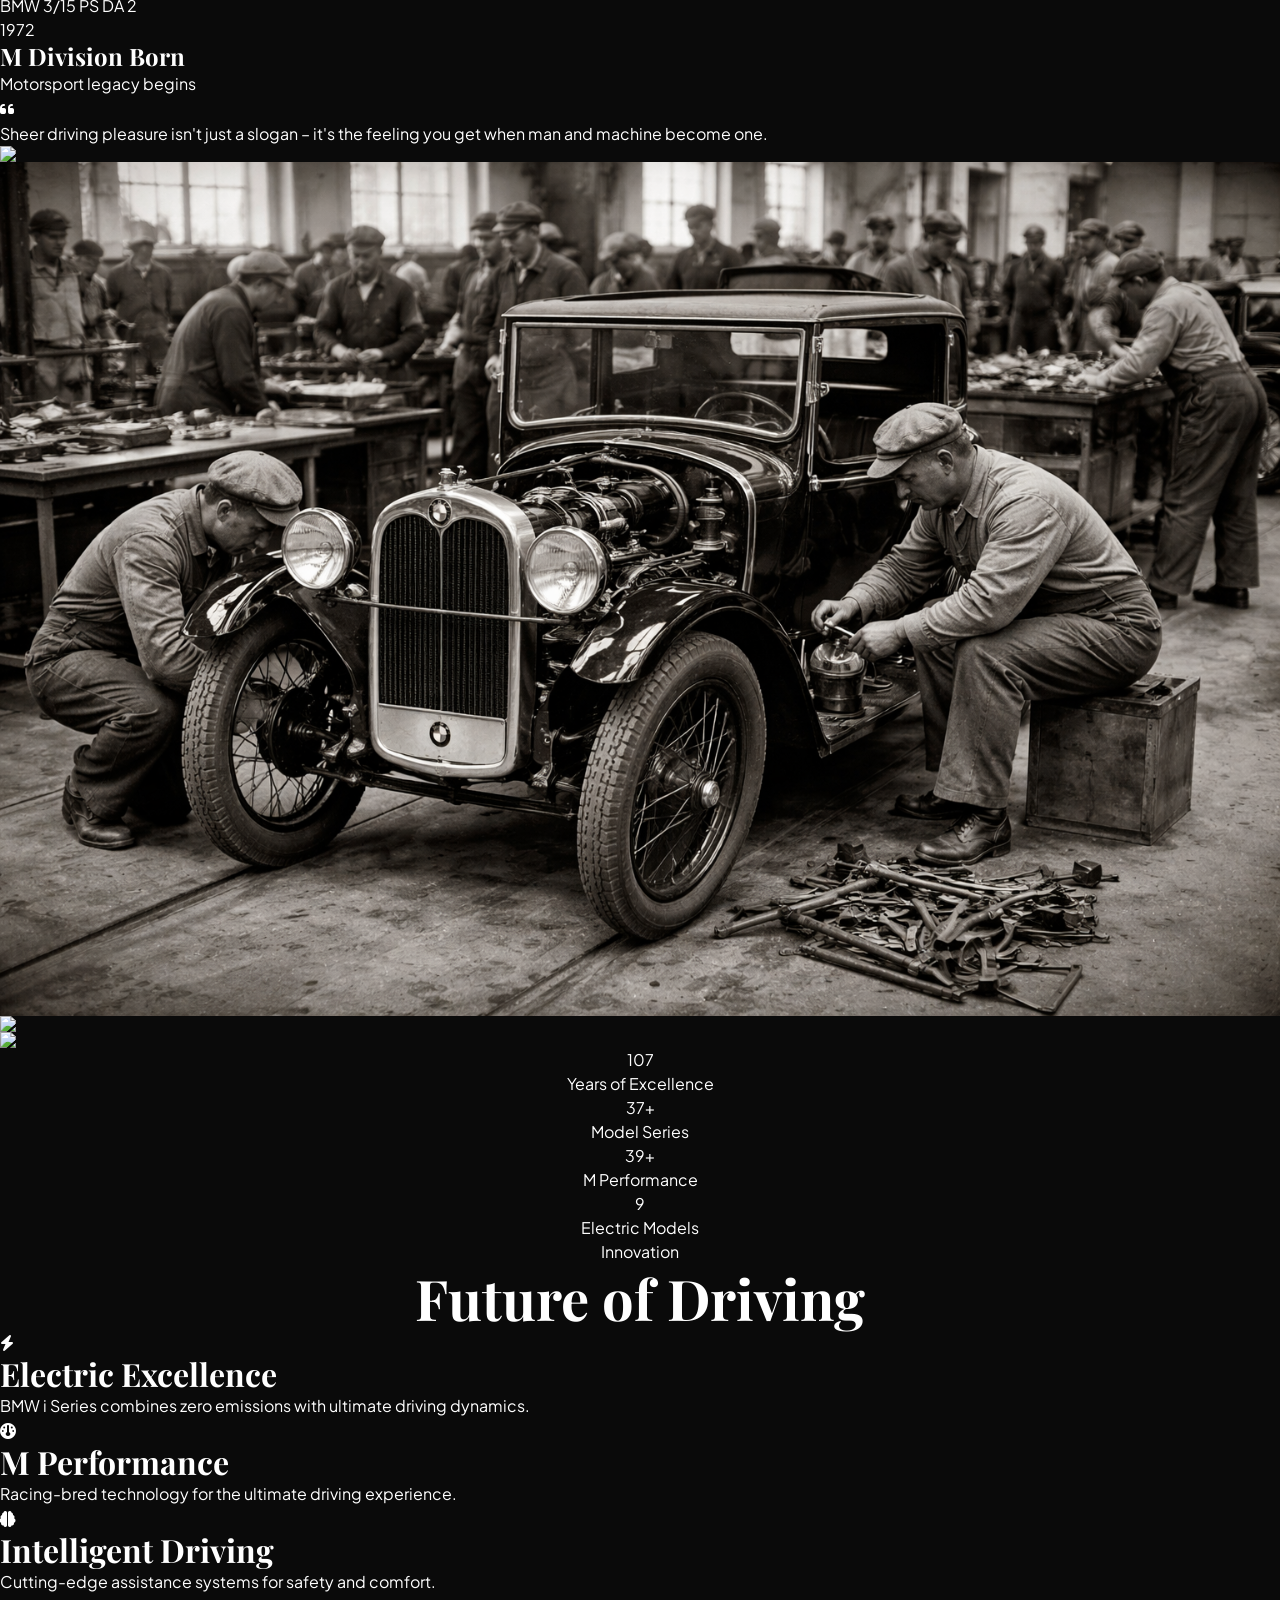
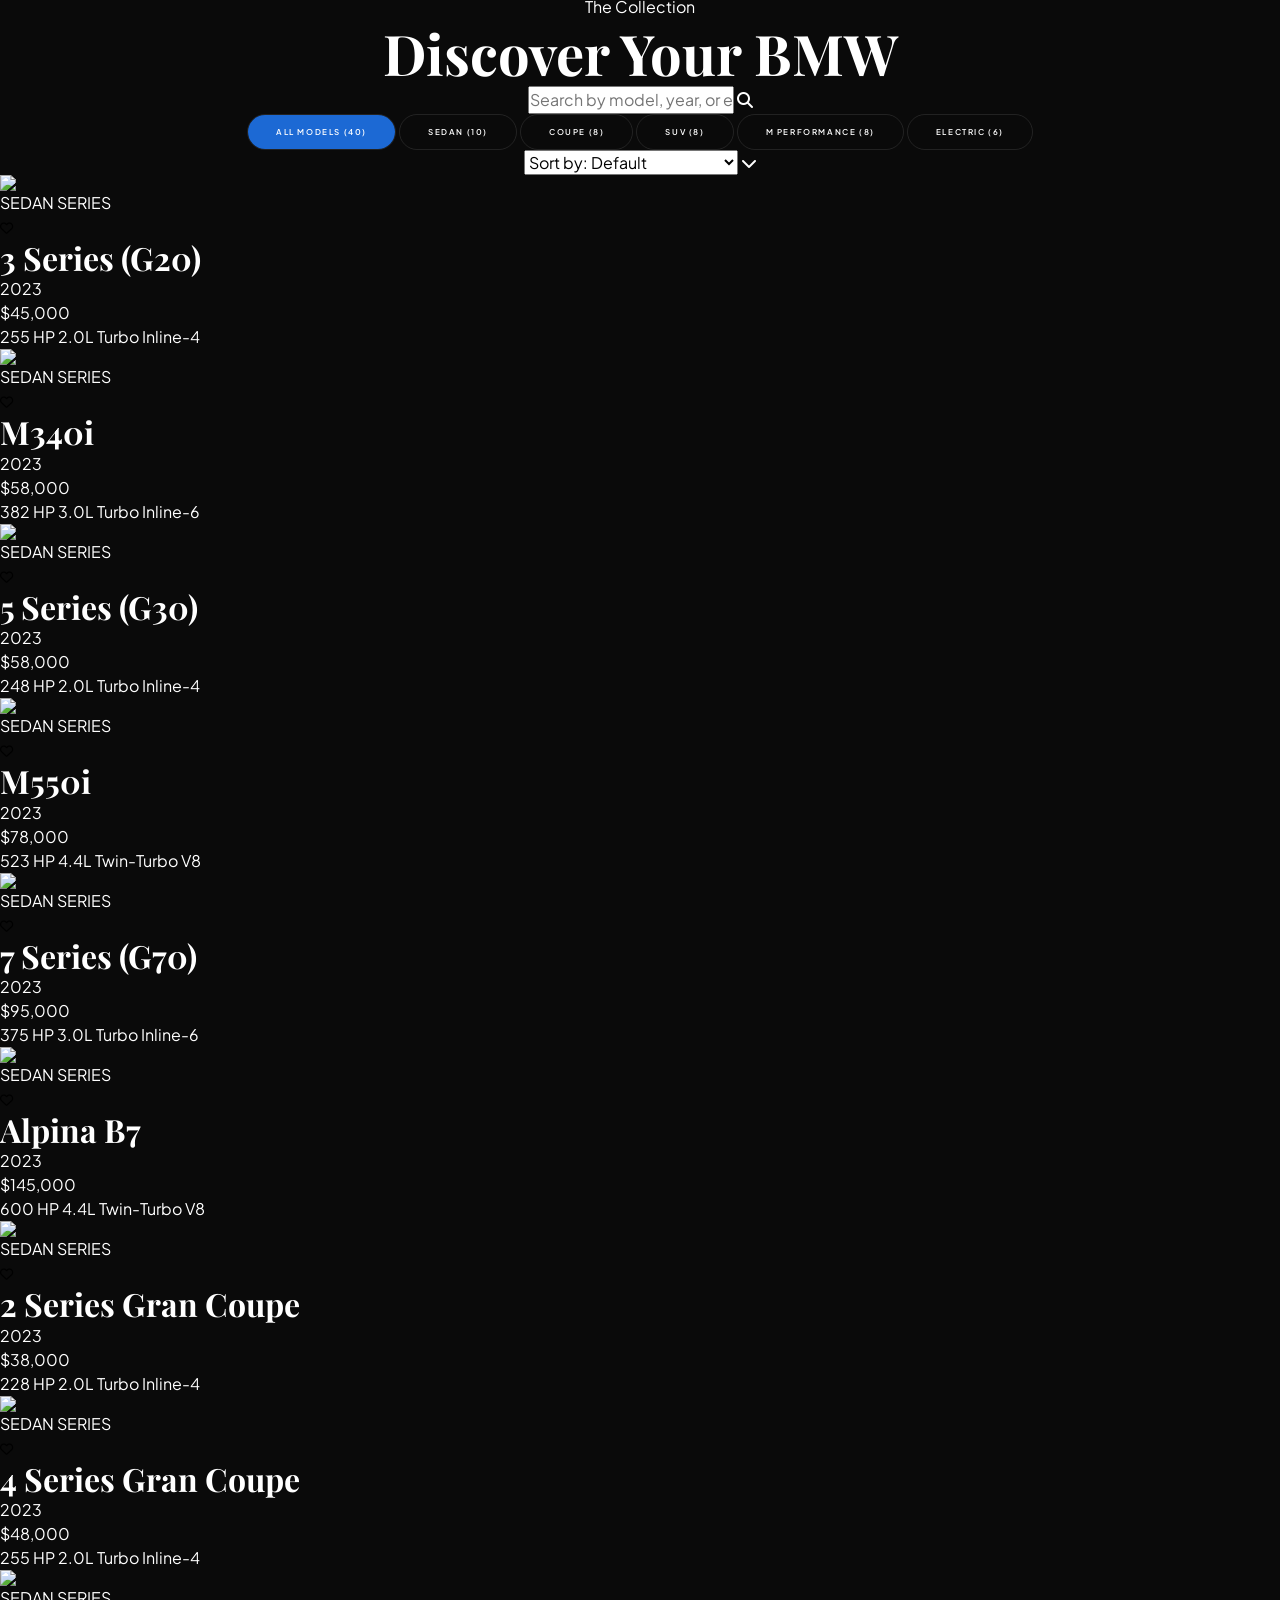
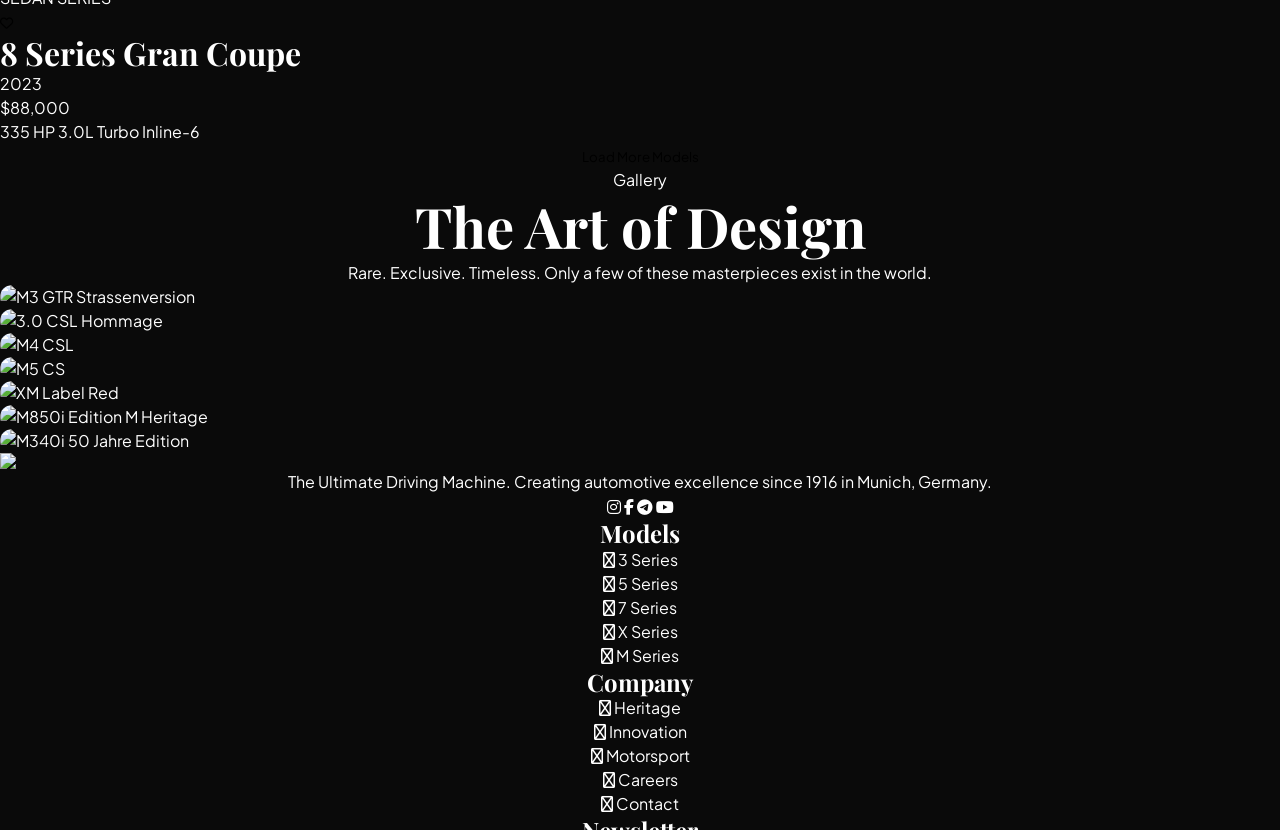
==== commit 43ee8673: "ozgarish" ====
--- a/index.html
+++ b/index.html
@@ -32,32 +32,45 @@
 <body class="bg-[#0a0a0a] text-white overflow-x-hidden selection:bg-[#1c69d4]/30 selection:text-white">
     
     <!-- Loading Screen -->
-    <div id="loading-screen" class="fixed inset-0 bg-[#0a0a0a] z-[1000] flex items-center justify-center transition-opacity duration-1000">
-        <div class="text-center relative">
-            <div class="absolute inset-0 flex items-center justify-center">
-                <div class="w-32 h-32 border-2 border-[#1c69d4]/20 rounded-full animate-ping"></div>
-                <div class="w-40 h-40 border-2 border-[#1c69d4]/10 rounded-full animate-pulse delay-300"></div>
-            </div>
-            
-            <div class="relative z-10">
-                <div class="w-24 h-24 mx-auto mb-8 relative">
-                    <div class="absolute inset-0 bg-[#1c69d4] rounded-full opacity-20 animate-pulse"></div>
-                    <img src="https://www.carlogos.org/car-logos/bmw-logo.png" 
-                    class="w-full h-full object-contain relative z-10 animate-logo-spin"
+<div id="loading-screen" class="fixed inset-0 bg-[#0a0a0a] z-[1000] flex items-center justify-center overflow-hidden">
+    <div class="text-center relative">
+        
+        <!-- Light Beams Container -->
+        <div class="absolute inset-0 flex items-center justify-center pointer-events-none">
+            <div class="w-[380px] h-[380px] border border-[#1c69d4]/20 rounded-full animate-spin" 
+                style="animation-duration: 9s"></div>
+            <div class="absolute w-[280px] h-[280px] border border-[#1c69d4]/30 rounded-full animate-spin" 
+                style="animation-duration: 13s; animation-direction: reverse"></div>
+            <div class="absolute w-[200px] h-[200px] border border-[#1c69d4]/40 rounded-full animate-spin" 
+                style="animation-duration: 7s"></div>
+        </div>
+
+        <!-- BMW Logo -->
+        <div class="relative z-10 mb-10">
+            <div class="w-32 h-32 mx-auto relative">
+                <!-- Soft glow -->
+                <div class="absolute inset-0 bg-[#1c69d4] rounded-full opacity-25 blur-xl animate-pulse"></div>
+                
+                <img src="https://www.carlogos.org/car-logos/bmw-logo.png" 
+                    class="w-32 h-32 object-contain relative z-10 animate-logo-spin"
                     alt="BMW Logo">
-                </div>
-            </div>
-            
-            <div class="relative z-10">
-                <div class="flex items-center justify-center gap-2 mb-4">
-                    <span class="w-2 h-2 bg-[#1c69d4] rounded-full animate-bounce" style="animation-delay: 0s"></span>
-                    <span class="w-2 h-2 bg-[#1c69d4] rounded-full animate-bounce" style="animation-delay: 0.2s"></span>
-                    <span class="w-2 h-2 bg-[#1c69d4] rounded-full animate-bounce" style="animation-delay: 0.4s"></span>
-                </div>
-                <p class="text-[10px] uppercase tracking-[0.5em] text-zinc-500" id="loading-text">Engineering Excellence</p>
-            </div>
-        </div>
-    </div>
+            </div>
+        </div>
+
+        <!-- Text -->
+        <div class="relative z-10 space-y-2">
+            <p class="text-[13px] uppercase tracking-[0.5em] text-[#1c69d4] font-semibold">
+                Sheer Driving Pleasure
+            </p>
+            <p class="text-xs text-zinc-500 tracking-widest">
+                ESTABLISHED 1916 • MUNICH, GERMANY
+            </p>
+        </div>
+
+        <!-- Subtle bottom line -->
+        <div class="absolute -bottom-6 left-1/2 -translate-x-1/2 w-24 h-px bg-gradient-to-r from-transparent via-[#1c69d4]/60 to-transparent"></div>
+    </div>
+</div>
     
     <!-- Progress Bar -->
     <div class="fixed top-0 left-0 w-full h-[3px] bg-[#1c69d4]/20 z-[200]">
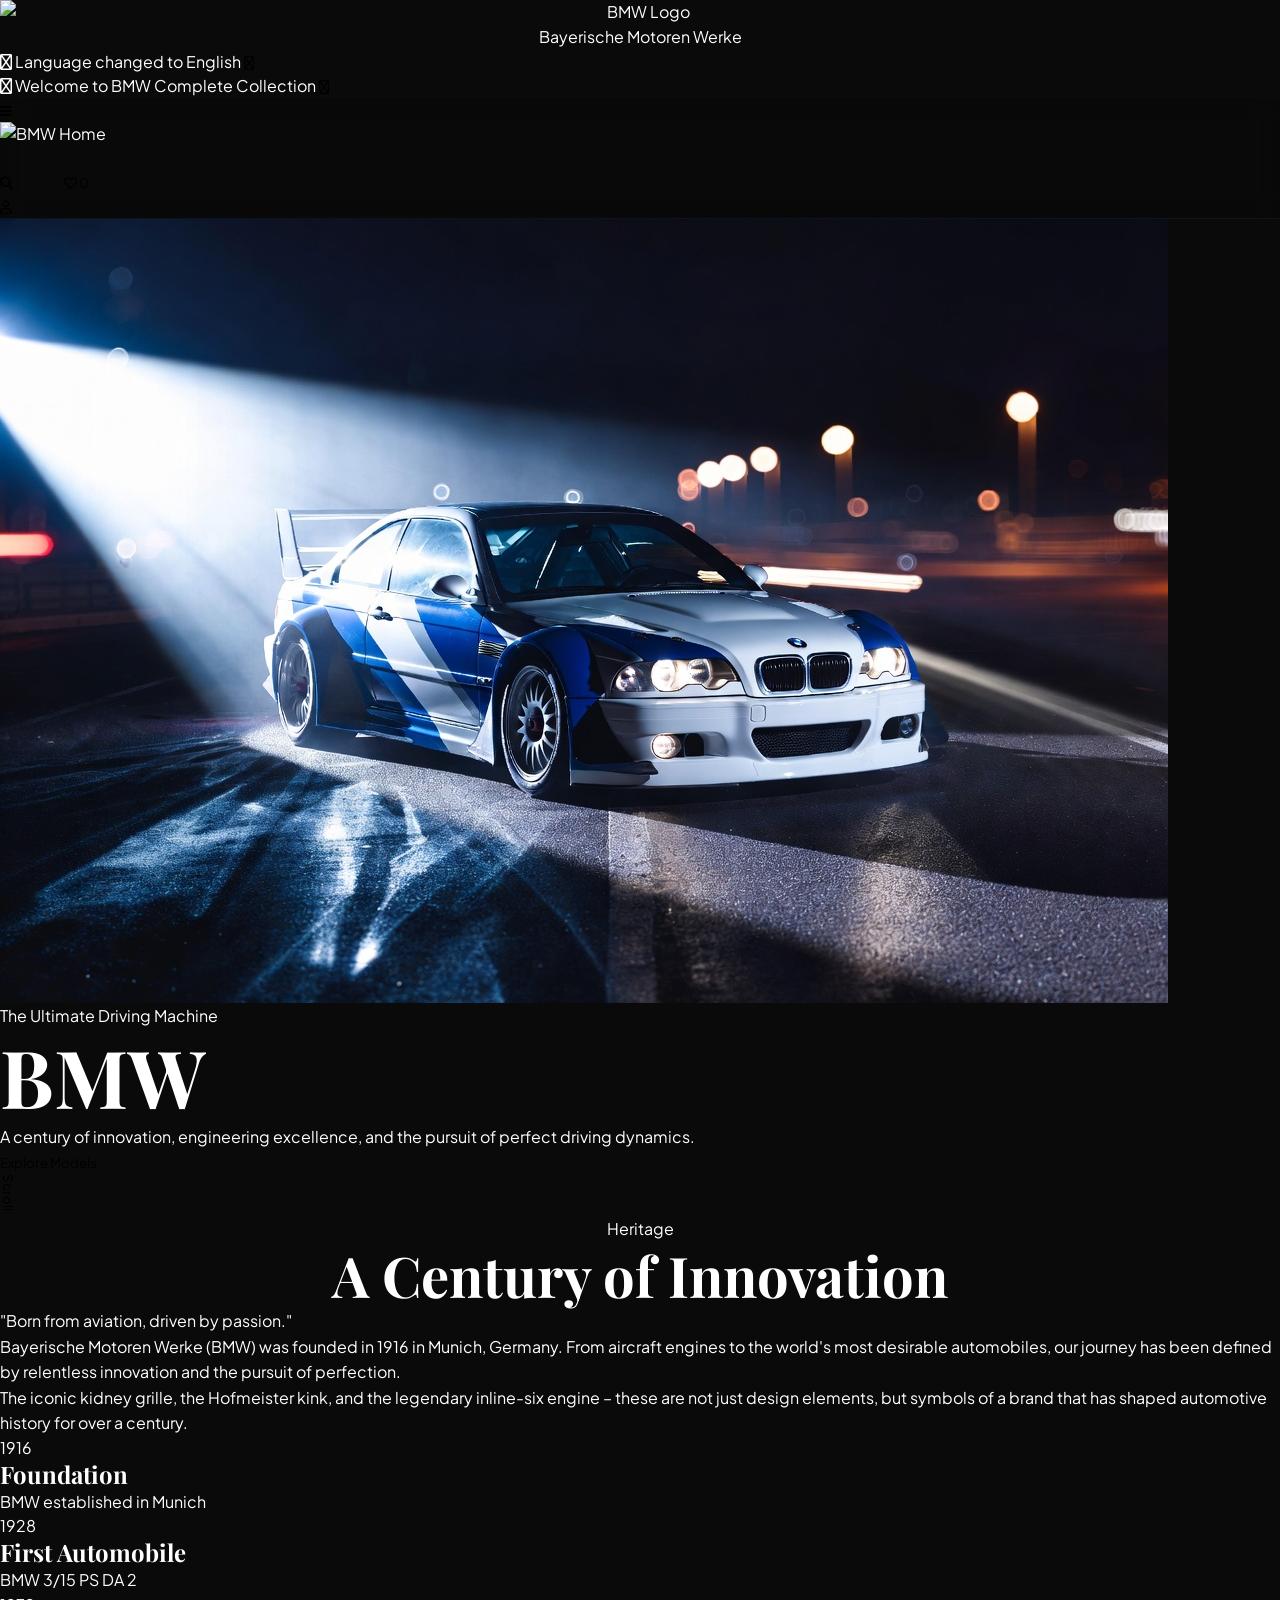
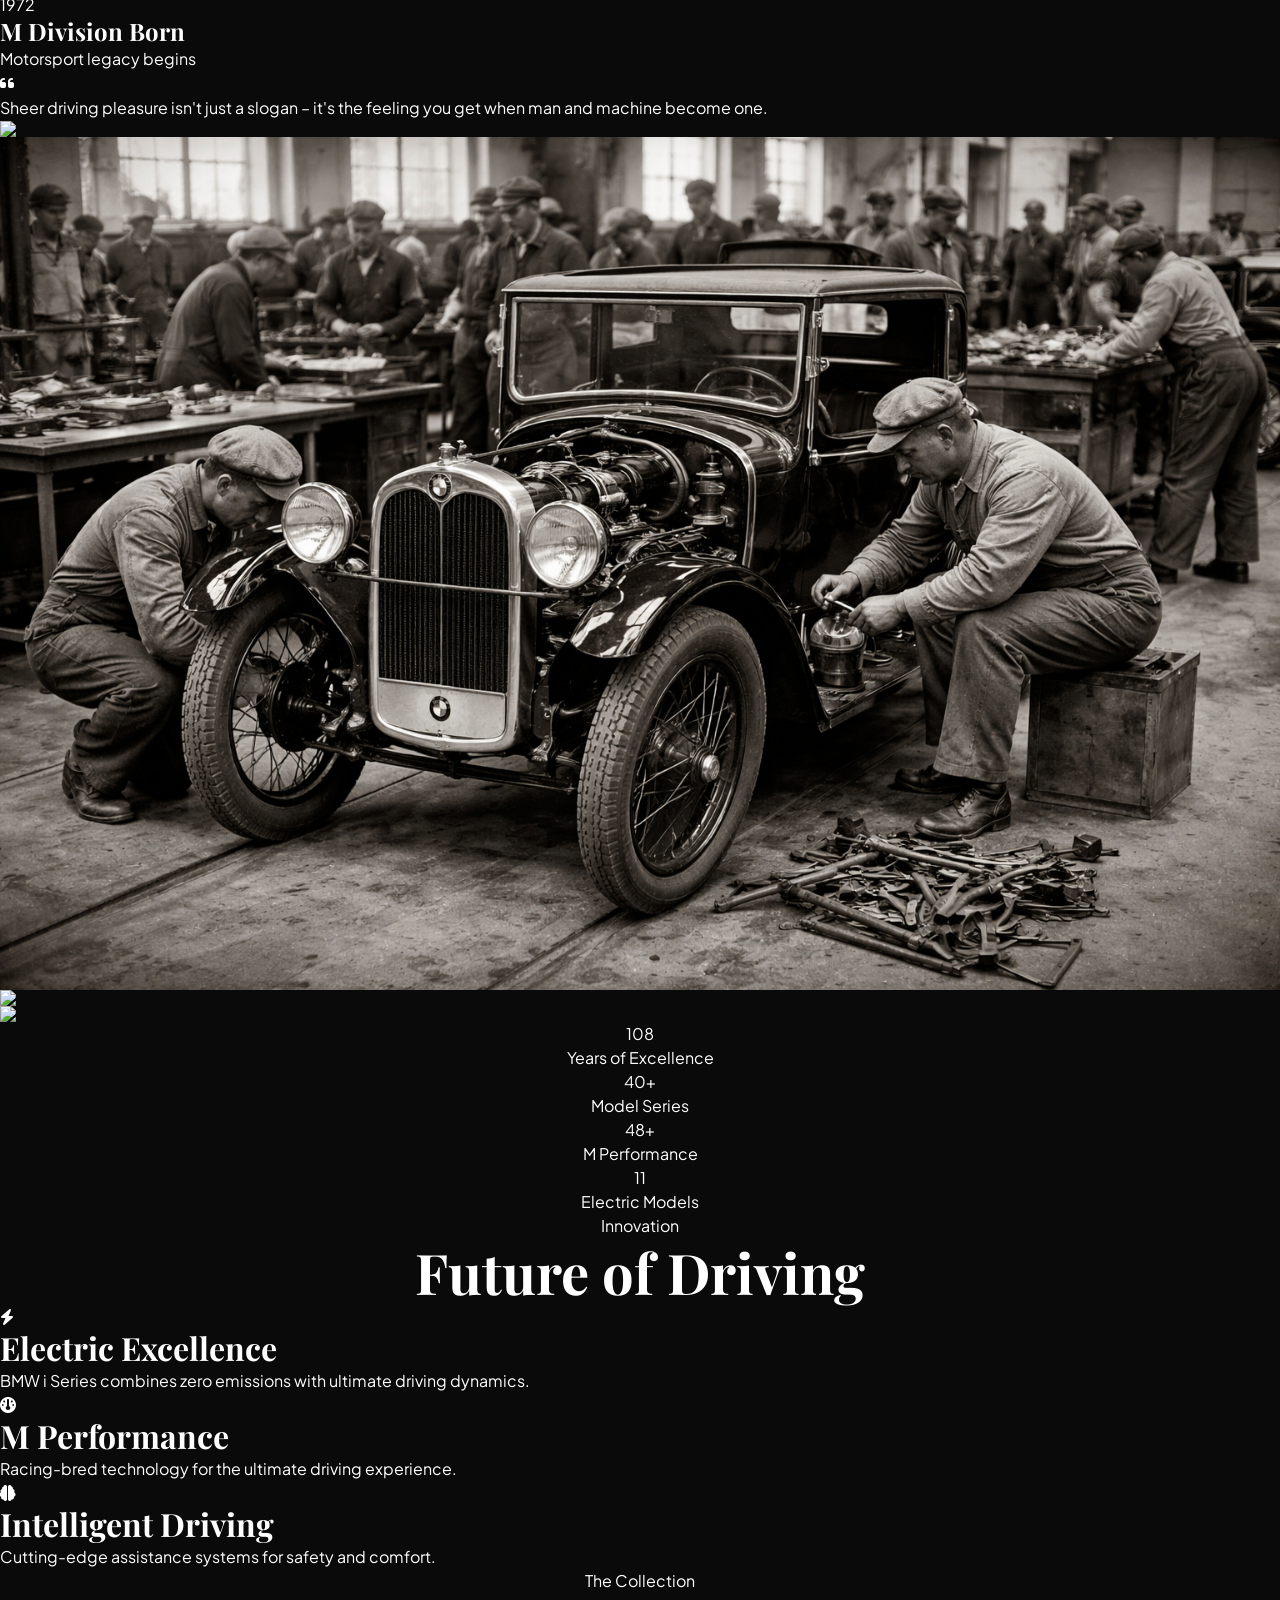
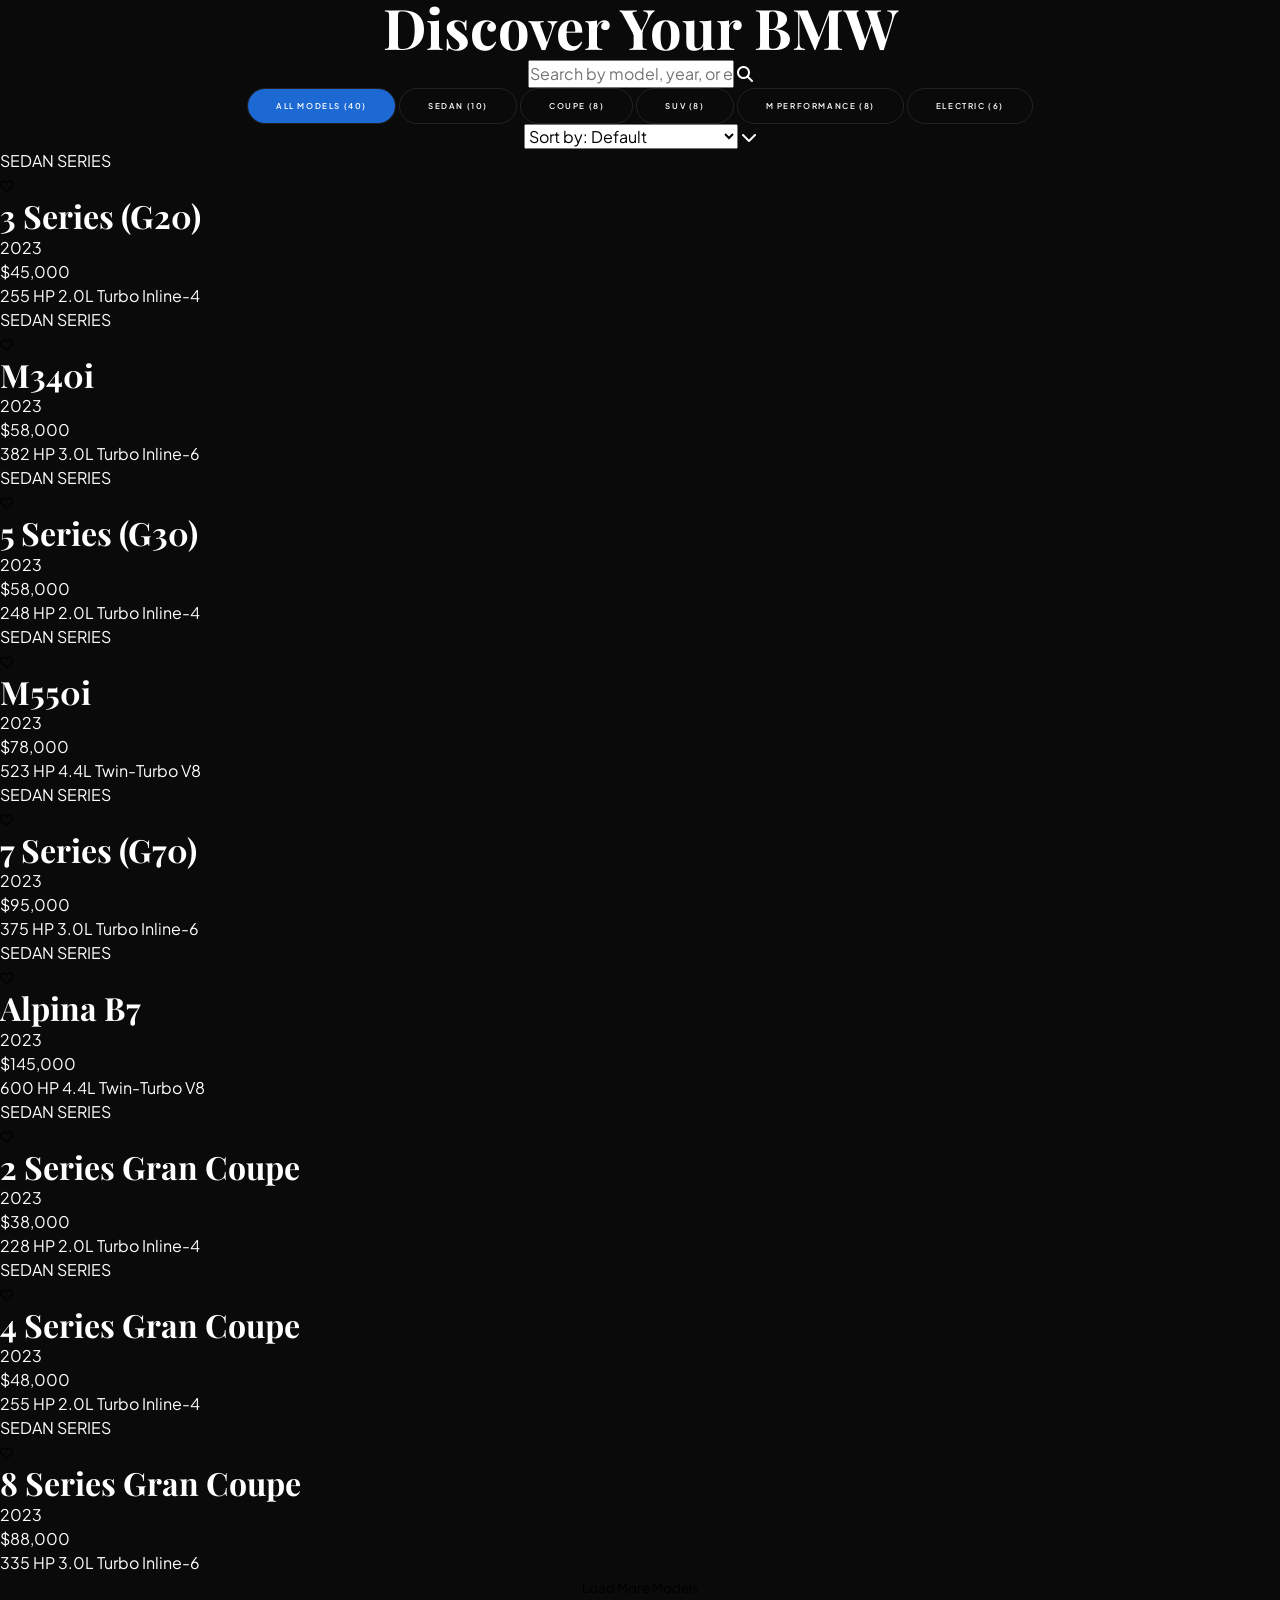
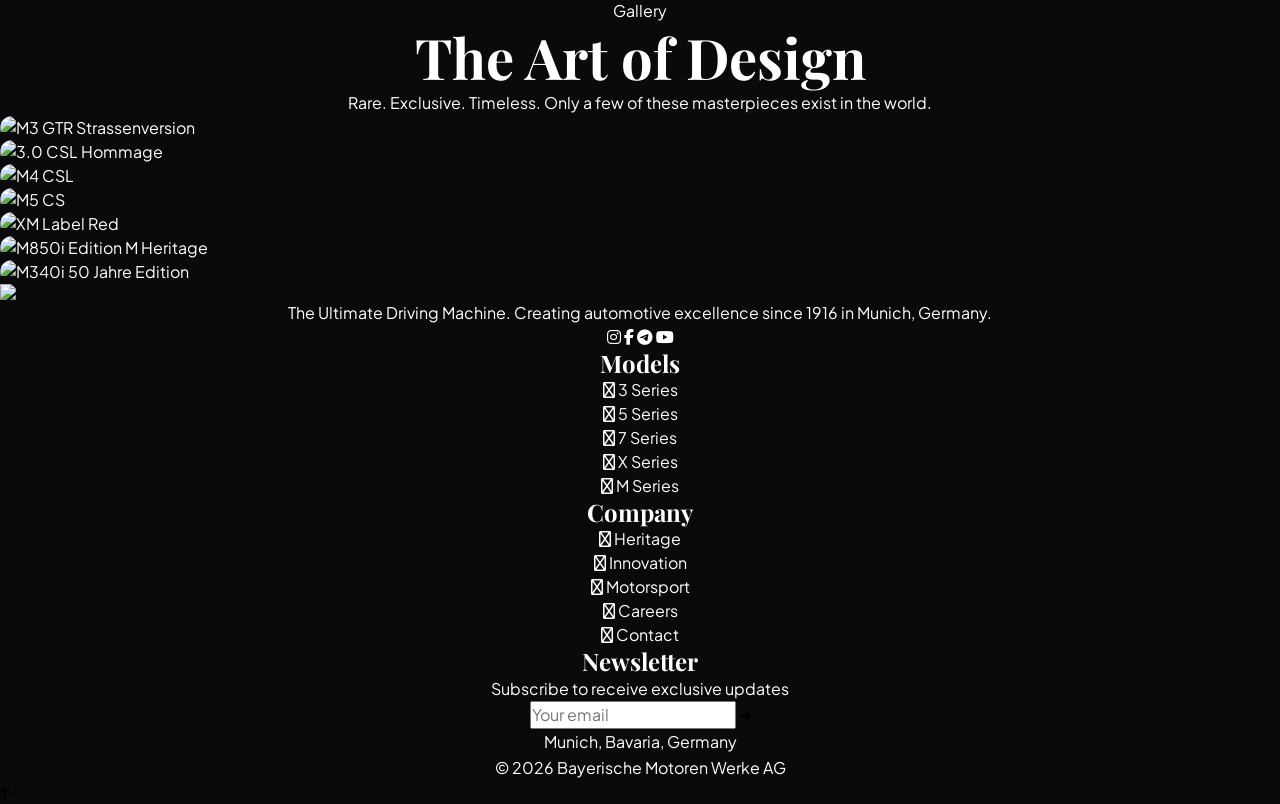
==== commit c21a9ff3: "ozgarish" ====
--- a/index.html
+++ b/index.html
@@ -31,41 +31,33 @@
 </head>
 <body class="bg-[#0a0a0a] text-white overflow-x-hidden selection:bg-[#1c69d4]/30 selection:text-white">
     
-    <!-- Loading Screen -->
-<div id="loading-screen" class="fixed inset-0 bg-[#0a0a0a] z-[1000] flex items-center justify-center overflow-hidden">
-    <div class="text-center relative">
-        
-        <!-- Light Beams Container -->
-        <div class="absolute inset-0 flex items-center justify-center pointer-events-none">
-            <div class="w-[380px] h-[380px] border border-[#1c69d4]/20 rounded-full animate-spin" 
-                style="animation-duration: 9s"></div>
-            <div class="absolute w-[280px] h-[280px] border border-[#1c69d4]/30 rounded-full animate-spin" 
-                style="animation-duration: 13s; animation-direction: reverse"></div>
-            <div class="absolute w-[200px] h-[200px] border border-[#1c69d4]/40 rounded-full animate-spin" 
-                style="animation-duration: 7s"></div>
-        </div>
-
-        <!-- BMW Logo -->
-        <div class="relative z-10 mb-10">
-            <div class="w-32 h-32 mx-auto relative">
-                <!-- Soft glow -->
-                <div class="absolute inset-0 bg-[#1c69d4] rounded-full opacity-25 blur-xl animate-pulse"></div>
-                
-                <img src="https://www.carlogos.org/car-logos/bmw-logo.png" 
-                    class="w-32 h-32 object-contain relative z-10 animate-logo-spin"
+    <!-- Loading Screen  -->
+    <div id="loading-screen" class="fixed inset-0 bg-[#0a0a0a] z-[1000] flex items-center justify-center transition-opacity duration-1000">
+        <div class="text-center relative">
+            <div class="absolute inset-0 flex items-center justify-center">
+                <div class="w-32 h-32 border-2 border-[#1c69d4]/20 rounded-full animate-ping"></div>
+                <div class="w-40 h-40 border-2 border-[#1c69d4]/10 rounded-full animate-pulse delay-300"></div>
+            </div>
+            
+            <div class="relative z-10">
+                <div class="w-24 h-24 mx-auto mb-8 relative">
+                    <div class="absolute inset-0 bg-[#1c69d4] rounded-full opacity-20 animate-pulse"></div>
+                    <img src="https://www.carlogos.org/car-logos/bmw-logo.png" 
+                    class="w-full h-full object-contain relative z-10 animate-logo-spin"
                     alt="BMW Logo">
-            </div>
-        </div>
-
-        <!-- Text -->
-        <div class="relative z-10 space-y-2">
-            <p class="text-[13px] uppercase tracking-[0.5em] text-[#1c69d4] font-semibold">
-                Sheer Driving Pleasure
-            </p>
-            <p class="text-xs text-zinc-500 tracking-widest">
-                ESTABLISHED 1916 • MUNICH, GERMANY
-            </p>
-        </div>
+                </div>
+            </div>
+            
+            <div class="relative z-10">
+                <div class="flex items-center justify-center gap-2 mb-4">
+                    <span class="w-2 h-2 bg-[#1c69d4] rounded-full animate-bounce" style="animation-delay: 0s"></span>
+                    <span class="w-2 h-2 bg-[#1c69d4] rounded-full animate-bounce" style="animation-delay: 0.2s"></span>
+                    <span class="w-2 h-2 bg-[#1c69d4] rounded-full animate-bounce" style="animation-delay: 0.4s"></span>
+                </div>
+                <p class="text-[10px] uppercase tracking-[0.5em] text-zinc-500" id="loading-text">Bayerische Motoren Werke</p>
+            </div>
+        </div>
+    </div>
 
         <!-- Subtle bottom line -->
         <div class="absolute -bottom-6 left-1/2 -translate-x-1/2 w-24 h-px bg-gradient-to-r from-transparent via-[#1c69d4]/60 to-transparent"></div>
--- a/css/style.css
+++ b/css/style.css
@@ -170,4 +170,4 @@
 #backToTop.visible {
     opacity: 1;
     visibility: visible;
-}+}
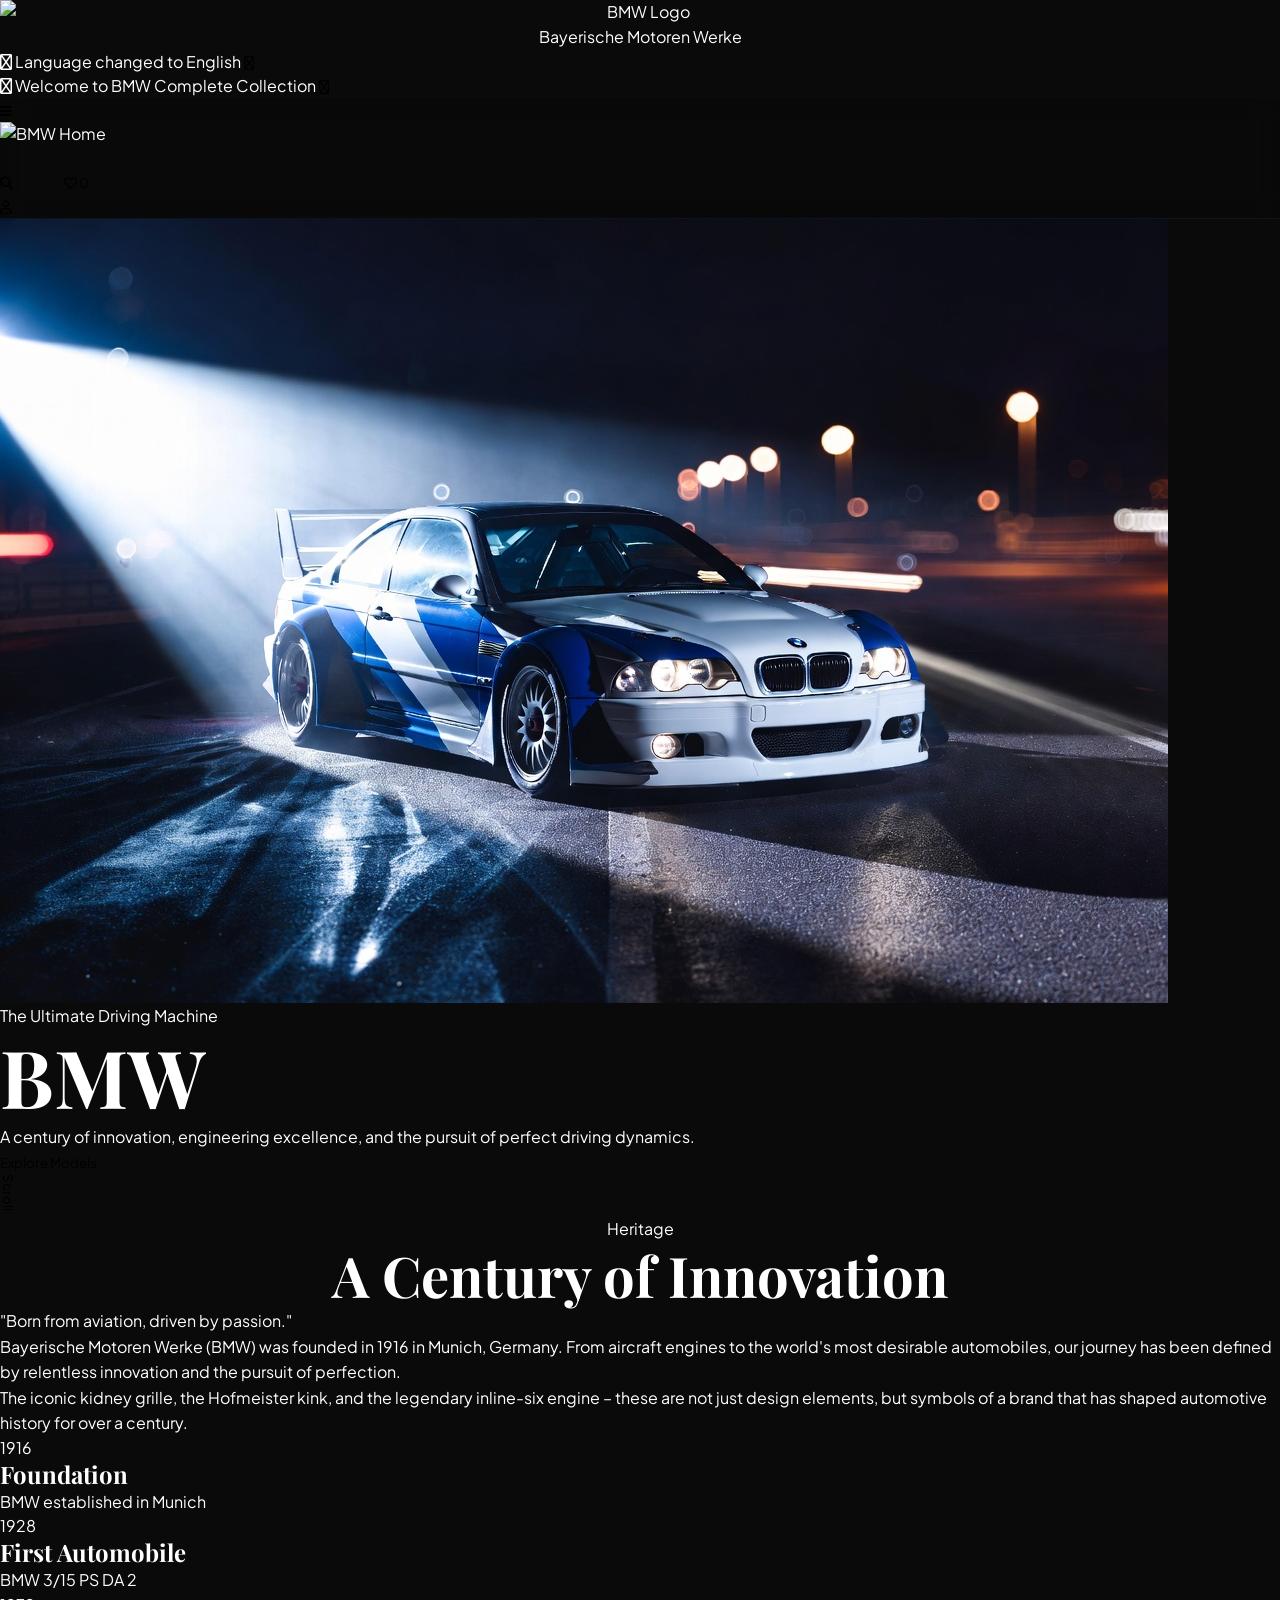
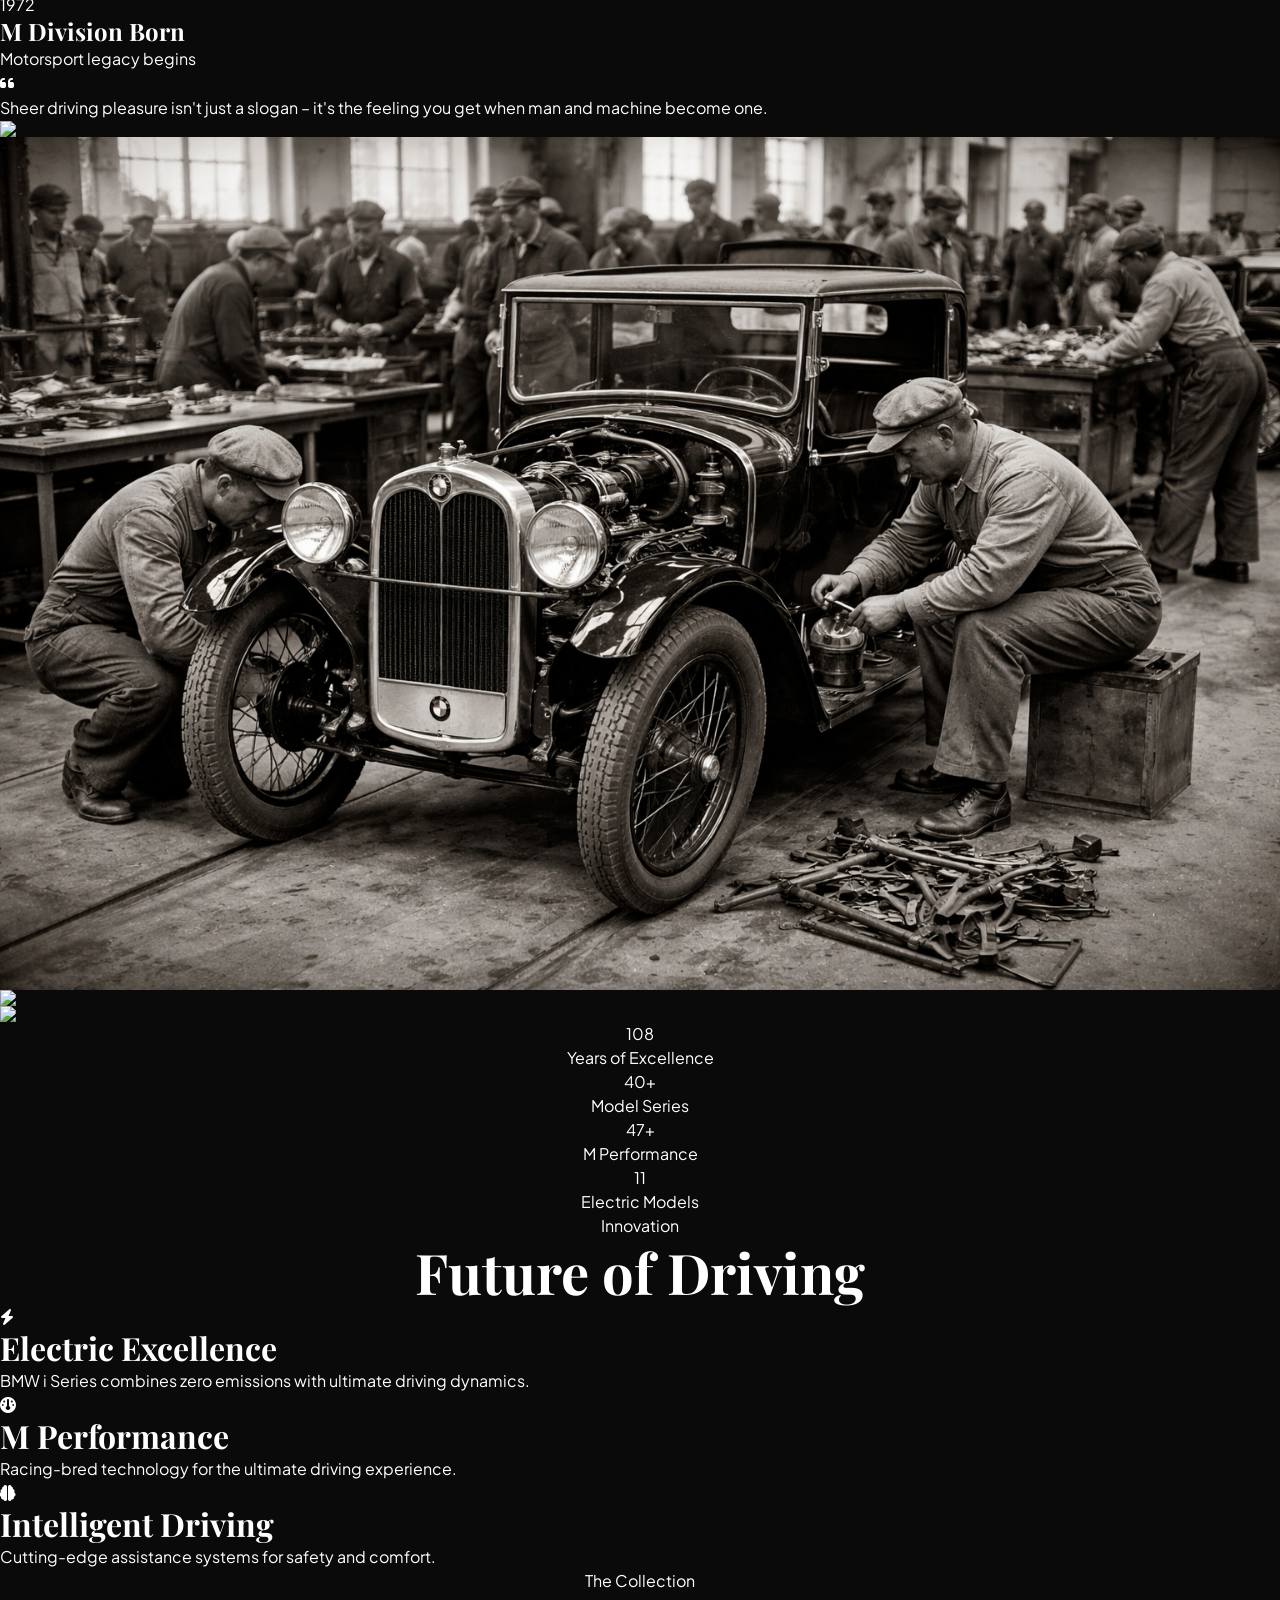
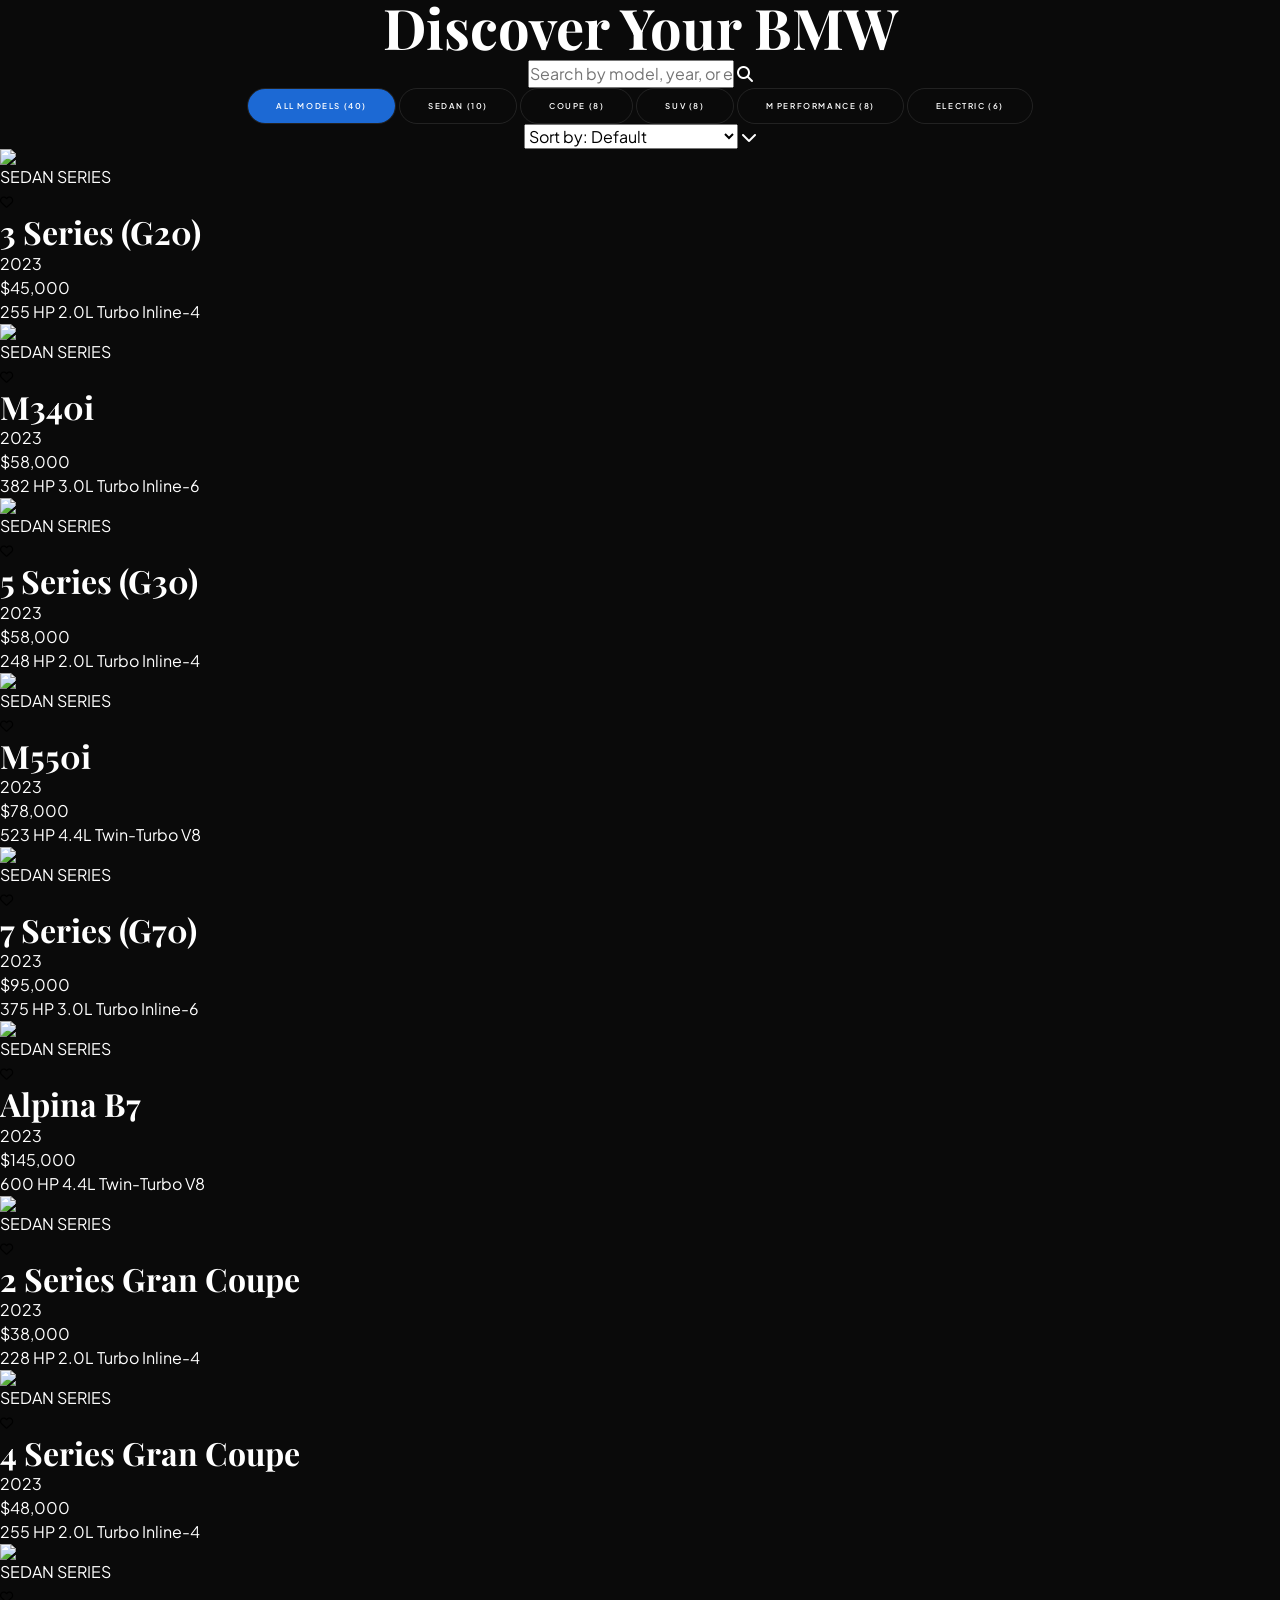
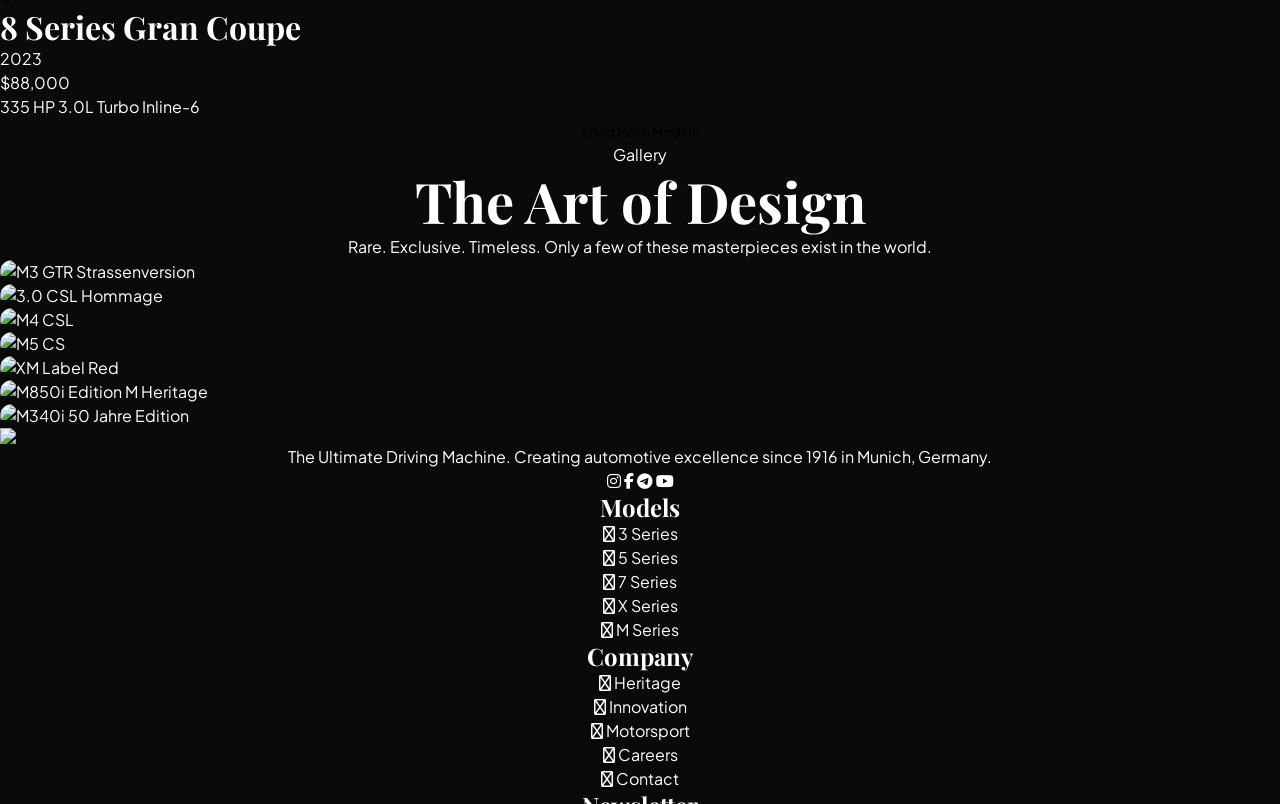
==== commit d6253ef4: "ozgarish" ====
--- a/index.html
+++ b/index.html
@@ -42,7 +42,7 @@
             <div class="relative z-10">
                 <div class="w-24 h-24 mx-auto mb-8 relative">
                     <div class="absolute inset-0 bg-[#1c69d4] rounded-full opacity-20 animate-pulse"></div>
-                    <img src="https://www.carlogos.org/car-logos/bmw-logo.png" 
+                    <img src="https://upload.wikimedia.org/wikipedia/commons/thumb/4/44/BMW.svg/3840px-BMW.svg.png" 
                     class="w-full h-full object-contain relative z-10 animate-logo-spin"
                     alt="BMW Logo">
                 </div>
@@ -90,7 +90,7 @@
                 <div class="w-10 h-10 md:w-14 md:h-14 rounded-full bg-white/5 border border-white/10 flex items-center justify-center
                 hover:bg-[#1c69d4] hover:border-[#1c69d4] hover:scale-110 transition-all duration-300
                 overflow-hidden relative">
-                <img src="https://www.carlogos.org/car-logos/bmw-logo.png" 
+                <img src="https://upload.wikimedia.org/wikipedia/commons/thumb/4/44/BMW.svg/3840px-BMW.svg.png" 
                 class="w-5 h-5 md:w-8 md:h-8 object-contain relative z-10 group-hover:brightness-0 group-hover:invert transition-all duration-300"
                 alt="BMW Home">
                 <span class="absolute inset-0 bg-[#1c69d4] transform -translate-x-full group-hover:translate-x-0 transition-transform duration-500"></span>
@@ -126,7 +126,7 @@
 <div class="lg:absolute lg:left-1/2 lg:-translate-x-1/2">
     <div class="relative group hidden lg:block">
         <div class="absolute -inset-4 bg-[#1c69d4]/20 rounded-full blur-xl opacity-0 group-hover:opacity-100 transition-opacity"></div>
-        <img src="https://www.carlogos.org/car-logos/bmw-logo.png" 
+        <img src="https://upload.wikimedia.org/wikipedia/commons/thumb/4/44/BMW.svg/3840px-BMW.svg.png" 
         class="h-10 md:h-12 relative z-10 transition-all duration-500 hover:scale-110"
         alt="BMW Logo">
     </div>
@@ -667,7 +667,7 @@
     
     <div class="max-w-screen-2xl mx-auto grid grid-cols-1 md:grid-cols-4 gap-8 md:gap-12 relative z-10">
         <div class="space-y-4 md:space-y-6 text-center md:text-left">
-            <img src="https://www.carlogos.org/car-logos/bmw-logo.png" class="h-8 md:h-10 mx-auto md:mx-0 opacity-50 grayscale hover:grayscale-0 transition-all duration-700 hover:opacity-100">
+            <img src="https://upload.wikimedia.org/wikipedia/commons/thumb/4/44/BMW.svg/3840px-BMW.svg.png" class="h-8 md:h-10 mx-auto md:mx-0 opacity-50 grayscale hover:grayscale-0 transition-all duration-700 hover:opacity-100">
             <p class="text-[8px] md:text-[9px] text-zinc-600 leading-relaxed footer-description" data-en="The Ultimate Driving Machine. Creating automotive excellence since 1916 in Munich, Germany." data-de="Freude am Fahren. Seit 1916 in München, Deutschland, schaffen wir automobile Exzellenz." data-uz="Eng zo'r haydash mashinasi. 1916 yildan beri Germaniyaning Myunxen shahrida avtomobil mukammalligini yaratamiz.">
                 The Ultimate Driving Machine. Creating automotive excellence since 1916 in Munich, Germany.
             </p>
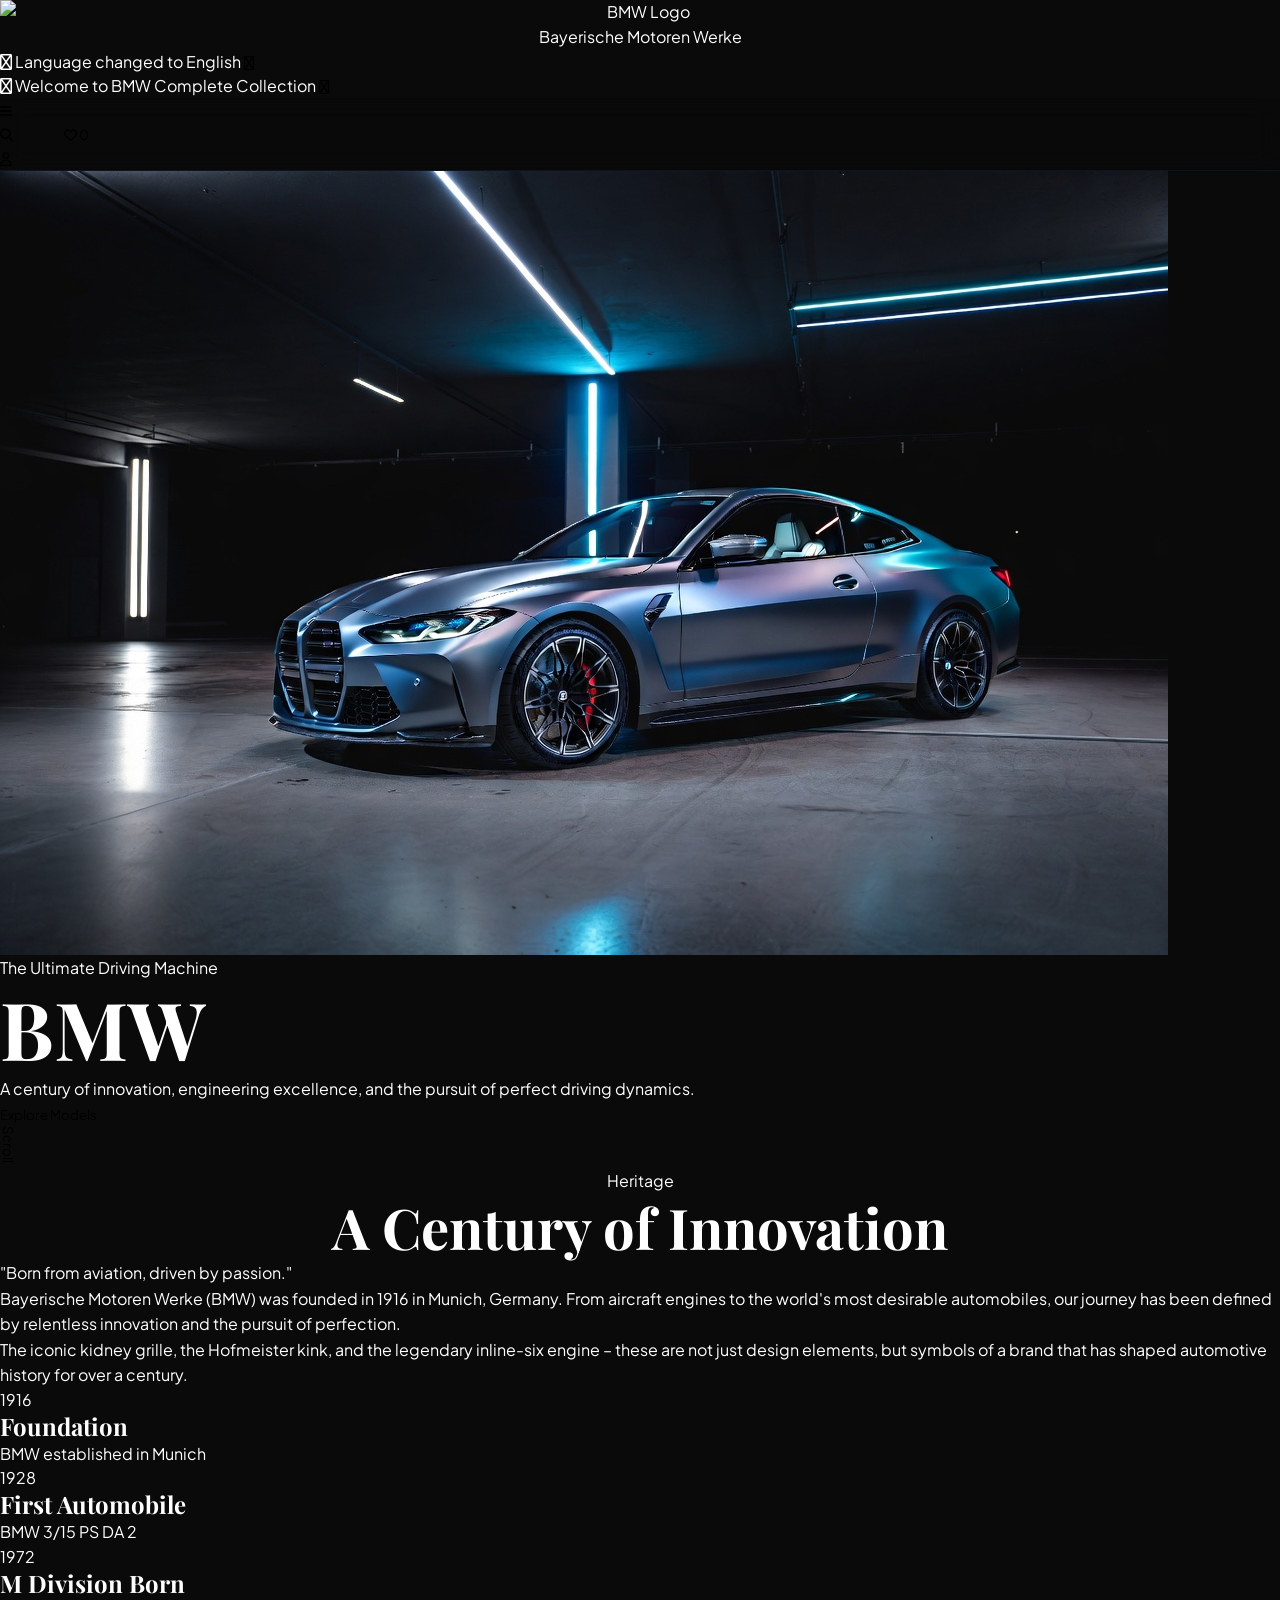
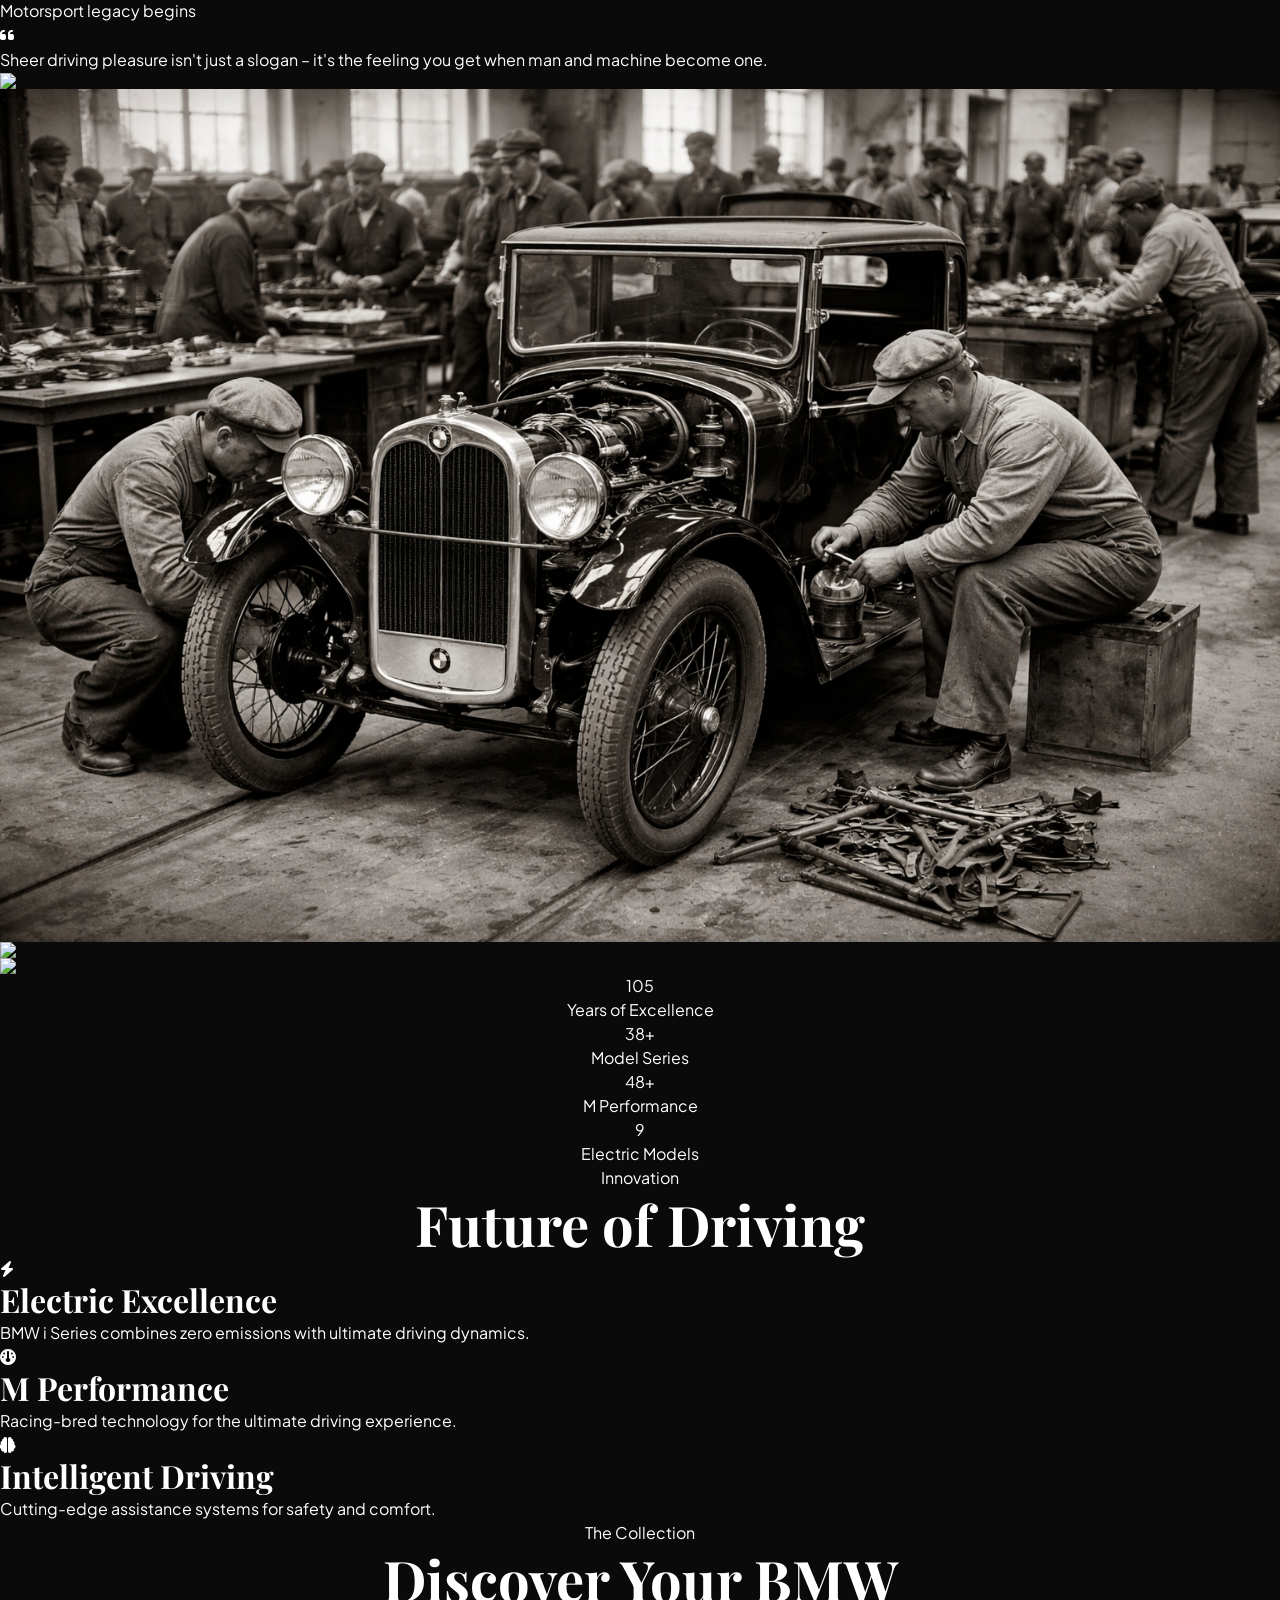
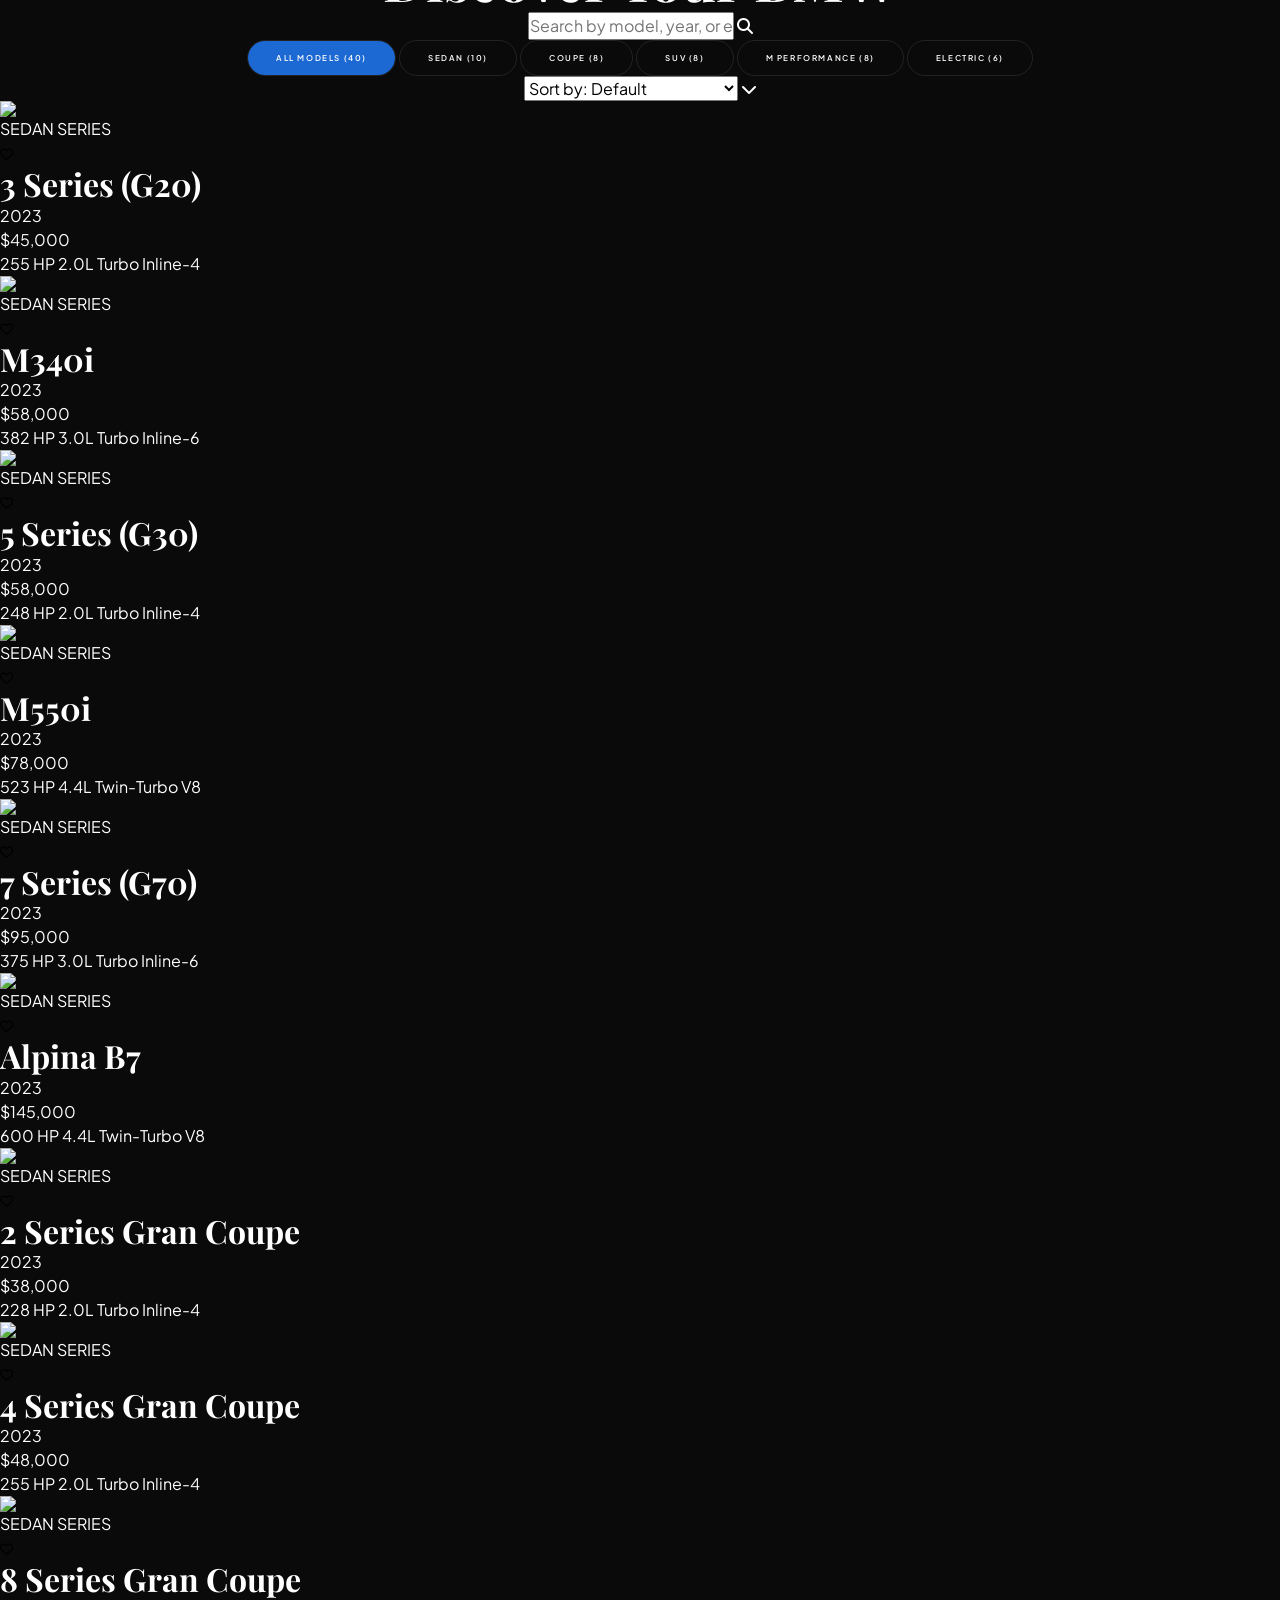
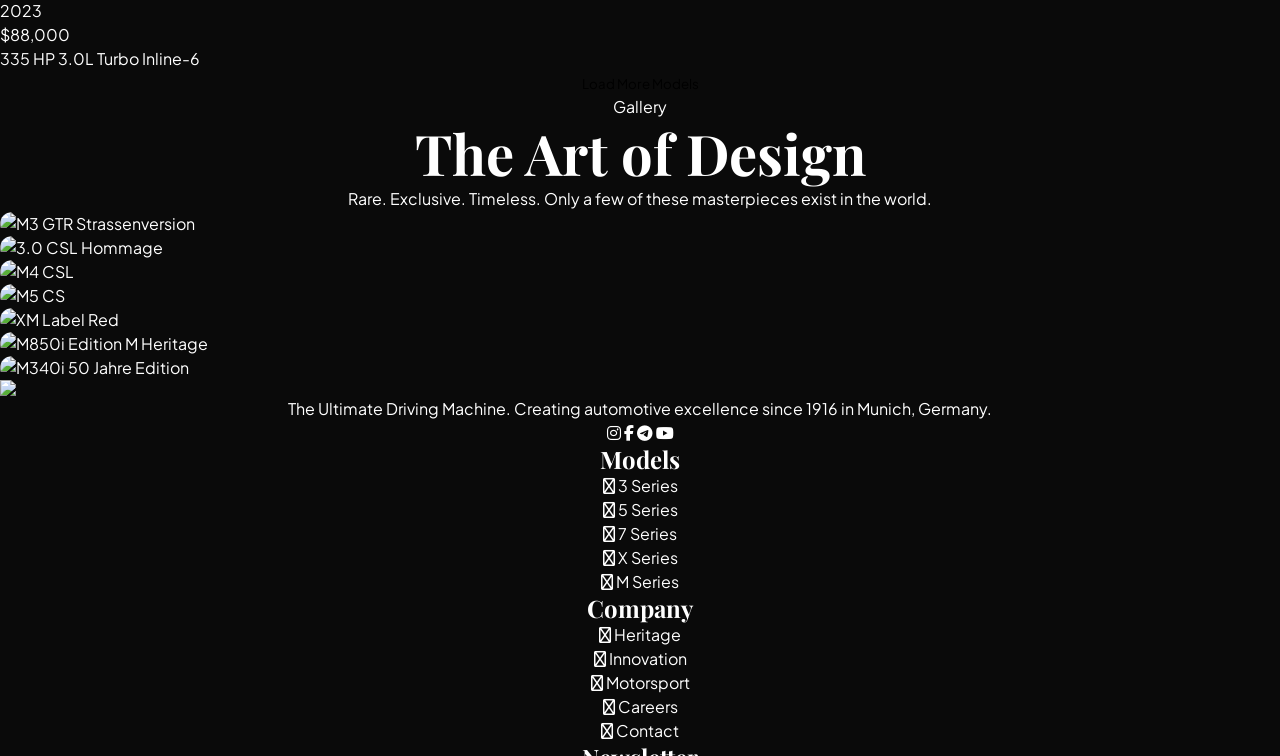
==== commit 697fc65f: "Loyiha toza holatga keltirildi va fayllar asosiy qismga olindi" ====
--- a/index.html
+++ b/index.html
@@ -4,6 +4,7 @@
     <meta charset="UTF-8">
     <meta name="viewport" content="width=device-width, initial-scale=1.0">
     <title>BMW | The Ultimate Driving Machine</title>
+    
     
     <!-- Favicon -->
     <link rel="icon" href="assets/icons/favicon.svg" type="image/svg+xml">
@@ -85,22 +86,6 @@
                 <span class="absolute inset-0 bg-[#1c69d4] transform -translate-x-full group-hover:translate-x-0 transition-transform duration-500"></span>
             </button>
             
-            <!-- Home Logo -->
-            <a href="#" class="relative group" id="homeLogo">
-                <div class="w-10 h-10 md:w-14 md:h-14 rounded-full bg-white/5 border border-white/10 flex items-center justify-center
-                hover:bg-[#1c69d4] hover:border-[#1c69d4] hover:scale-110 transition-all duration-300
-                overflow-hidden relative">
-                <img src="https://upload.wikimedia.org/wikipedia/commons/thumb/4/44/BMW.svg/3840px-BMW.svg.png" 
-                class="w-5 h-5 md:w-8 md:h-8 object-contain relative z-10 group-hover:brightness-0 group-hover:invert transition-all duration-300"
-                alt="BMW Home">
-                <span class="absolute inset-0 bg-[#1c69d4] transform -translate-x-full group-hover:translate-x-0 transition-transform duration-500"></span>
-            </div>
-            <span class="absolute left-14 top-1/2 -translate-y-1/2 bg-[#1c69d4] text-white text-[8px] uppercase tracking-widest 
-            px-3 py-2 rounded opacity-0 invisible group-hover:opacity-100 group-hover:visible transition-all whitespace-nowrap z-50" id="home-tooltip" data-en="Home" data-de="Start" data-uz="Bosh sahifa">
-            Home
-            <span class="absolute left-[-4px] top-1/2 -translate-y-1/2 w-2 h-2 bg-[#1c69d4] rotate-45"></span>
-        </span>
-    </a>
     
     <div class="hidden lg:flex gap-6 xl:gap-8 text-[9px] uppercase tracking-[0.3em] font-semibold text-zinc-400">
         <a href="#collection" class="nav-link hover:text-[#1c69d4] transition relative group" data-nav="collection">
@@ -122,6 +107,7 @@
     </div>
 </div>
 
+
 <!-- Center Logo -->
 <div class="lg:absolute lg:left-1/2 lg:-translate-x-1/2">
     <div class="relative group hidden lg:block">
@@ -212,7 +198,7 @@
     <div class="absolute inset-0 parallax-layer" data-speed="0.5">
         <div class="absolute inset-0 bg-gradient-to-r from-black via-transparent to-black"></div>
         <div class="absolute inset-0 bg-gradient-to-t from-black via-transparent to-transparent"></div>
-        <img src="./assets/images/cars/SZC10.jpg"
+        <img src="./assets/images/cars/3h4MO.jpg"
         class="w-full h-full object-cover animate-ken-burns"
         alt="BMW Hero">
     </div>
@@ -570,6 +556,7 @@
     </div>
 </div>
 
+
 <div class="w-full lg:w-2/5 p-6 md:p-10 flex flex-col justify-center bg-gradient-to-br from-zinc-950 to-black">
     <h3 id="modalTitle" class="text-2xl md:text-4xl lg:text-5xl font-bold mb-1 md:mb-2" style="font-family: 'Playfair Display', serif;"></h3>
     <p id="modalSeries" class="text-[6px] md:text-[8px] uppercase tracking-widest text-[#1c69d4] mb-4 md:mb-6"></p>
@@ -584,7 +571,7 @@
     <div class="mt-4 md:mt-6 flex gap-3 md:gap-4">
         <button onclick="addToWishlist(currentCar)" 
         class="flex-1 border-2 border-[#1c69d4] rounded-full py-2 md:py-4 text-[7px] md:text-[9px] uppercase tracking-[0.2em] font-semibold
-        hover:bg-[#1c69d4] hover:text-black transition-all group">
+        hover:bg-[#1c69d4] hover:text-black transition-all group wishlist-modal-btn">
         <span class="flex items-center justify-center gap-1 md:gap-2">
             <i class="fa-regular fa-heart group-hover:text-black text-xs"></i>
             <span class="add-to-wishlist-text" data-en="Add to Wishlist" data-de="Zur Wunschliste" data-uz="Sevimlilarga Qo'shish">Add to Wishlist</span>
--- a/css/components.css
+++ b/css/components.css
@@ -305,3 +305,46 @@
     opacity: 0.3;
     transition: 0s;
 }
+/* Premium Micro Interactions */
+.wishlist-btn {
+    position: relative;
+    overflow: hidden;
+    transition: transform 0.2s cubic-bezier(0.175, 0.885, 0.32, 1.275);
+}
+
+.wishlist-btn:active {
+    transform: scale(0.75);
+}
+
+.wishlist-btn.added {
+    animation: premiumHeartPop 0.7s cubic-bezier(0.175, 0.885, 0.32, 1.275) forwards;
+}
+
+@keyframes premiumHeartPop {
+    0%   { transform: scale(1) rotate(0deg); }
+    40%  { transform: scale(1.45) rotate(-12deg); }
+    70%  { transform: scale(0.95) rotate(8deg); }
+    100% { transform: scale(1) rotate(0deg); }
+}
+
+/* Glow + Ripple for all buttons */
+.ripple {
+    position: relative;
+    overflow: hidden;
+}
+
+.ripple::before {
+    content: '';
+    position: absolute;
+    inset: 0;
+    background: radial-gradient(circle, rgba(255,255,255,0.6) 10%, transparent 70%);
+    opacity: 0;
+    transform: scale(0.5);
+    transition: all 0.6s ease;
+    pointer-events: none;
+}
+
+.ripple:active::before {
+    opacity: 1;
+    transform: scale(2.5);
+}
--- a/css/responsive.css
+++ b/css/responsive.css
@@ -333,4 +333,98 @@
     .car-card h3 {
         font-size: 1.35rem;
     }
+}
+/* ====================== 4K & ULTRA WIDE SCREENS ====================== */
+
+/* 4K va undan yuqori ekranlar uchun */
+@media (min-width: 2560px) {
+    .container {
+        max-width: 2200px;
+        padding: 0 80px;
+    }
+
+    h1 {
+        font-size: 7.5rem;
+    }
+    
+    h2 {
+        font-size: 4.8rem;
+    }
+
+    .hero-section {
+        min-height: 100vh;
+    }
+
+    /* Navbarni katta ekranda yanada chiroyli qilish */
+    nav {
+        padding: 1.2rem 5rem;
+    }
+
+    .nav-link {
+        font-size: 11px;
+        letter-spacing: 0.4em;
+    }
+
+    /* Collection kartochkalari */
+    .car-card h3 {
+        font-size: 2.4rem;
+    }
+
+    /* Gallery */
+    #galleryGrid {
+        gap: 24px;
+    }
+
+    .gallery-item {
+        border-radius: 28px;
+    }
+
+    /* Stats va Tech cards */
+    .stat-number {
+        font-size: 3.2rem;
+    }
+
+    /* Footer */
+    footer {
+        padding-top: 100px;
+        padding-bottom: 80px;
+    }
+}
+
+/* Ultra wide (3440px - 4K orasidagi) */
+@media (min-width: 2200px) and (max-width: 2559px) {
+    .container {
+        max-width: 1900px;
+        padding: 0 60px;
+    }
+    
+    h1 {
+        font-size: 6.8rem;
+    }
+}
+
+/* 1440p va 4K orasidagi ekranlar uchun qo'shimcha */
+@media (min-width: 1800px) {
+    .grid-cols-3 {
+        grid-template-columns: repeat(3, 1fr);
+    }
+    
+    .car-card {
+        transition: all 0.4s ease;
+    }
+    
+    .car-card:hover {
+        transform: translateY(-15px) scale(1.03);
+    }
+}
+
+@media (min-width: 2560px) {
+    .hero-section h1 {
+        font-size: 8rem;
+    }
+    
+    .hero-description {
+        font-size: 1.45rem;
+        max-width: 700px;
+    }
 }
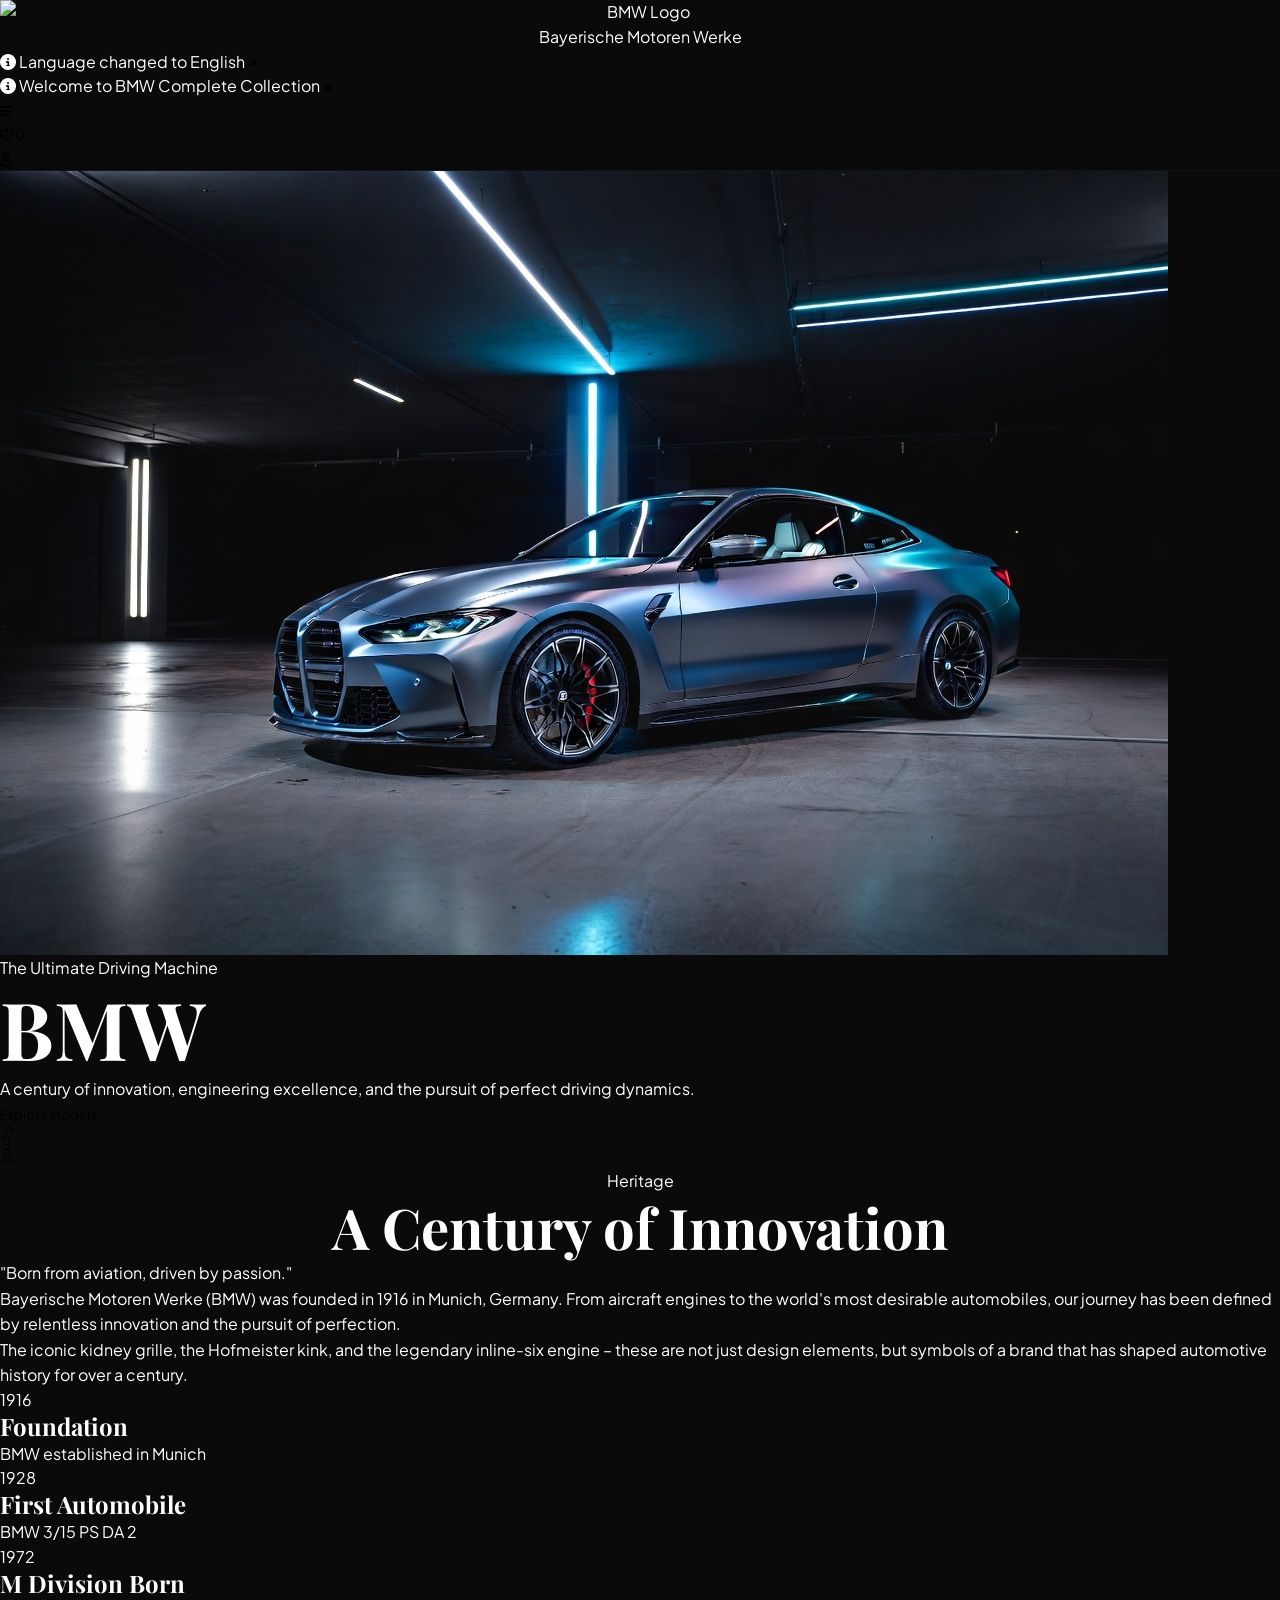
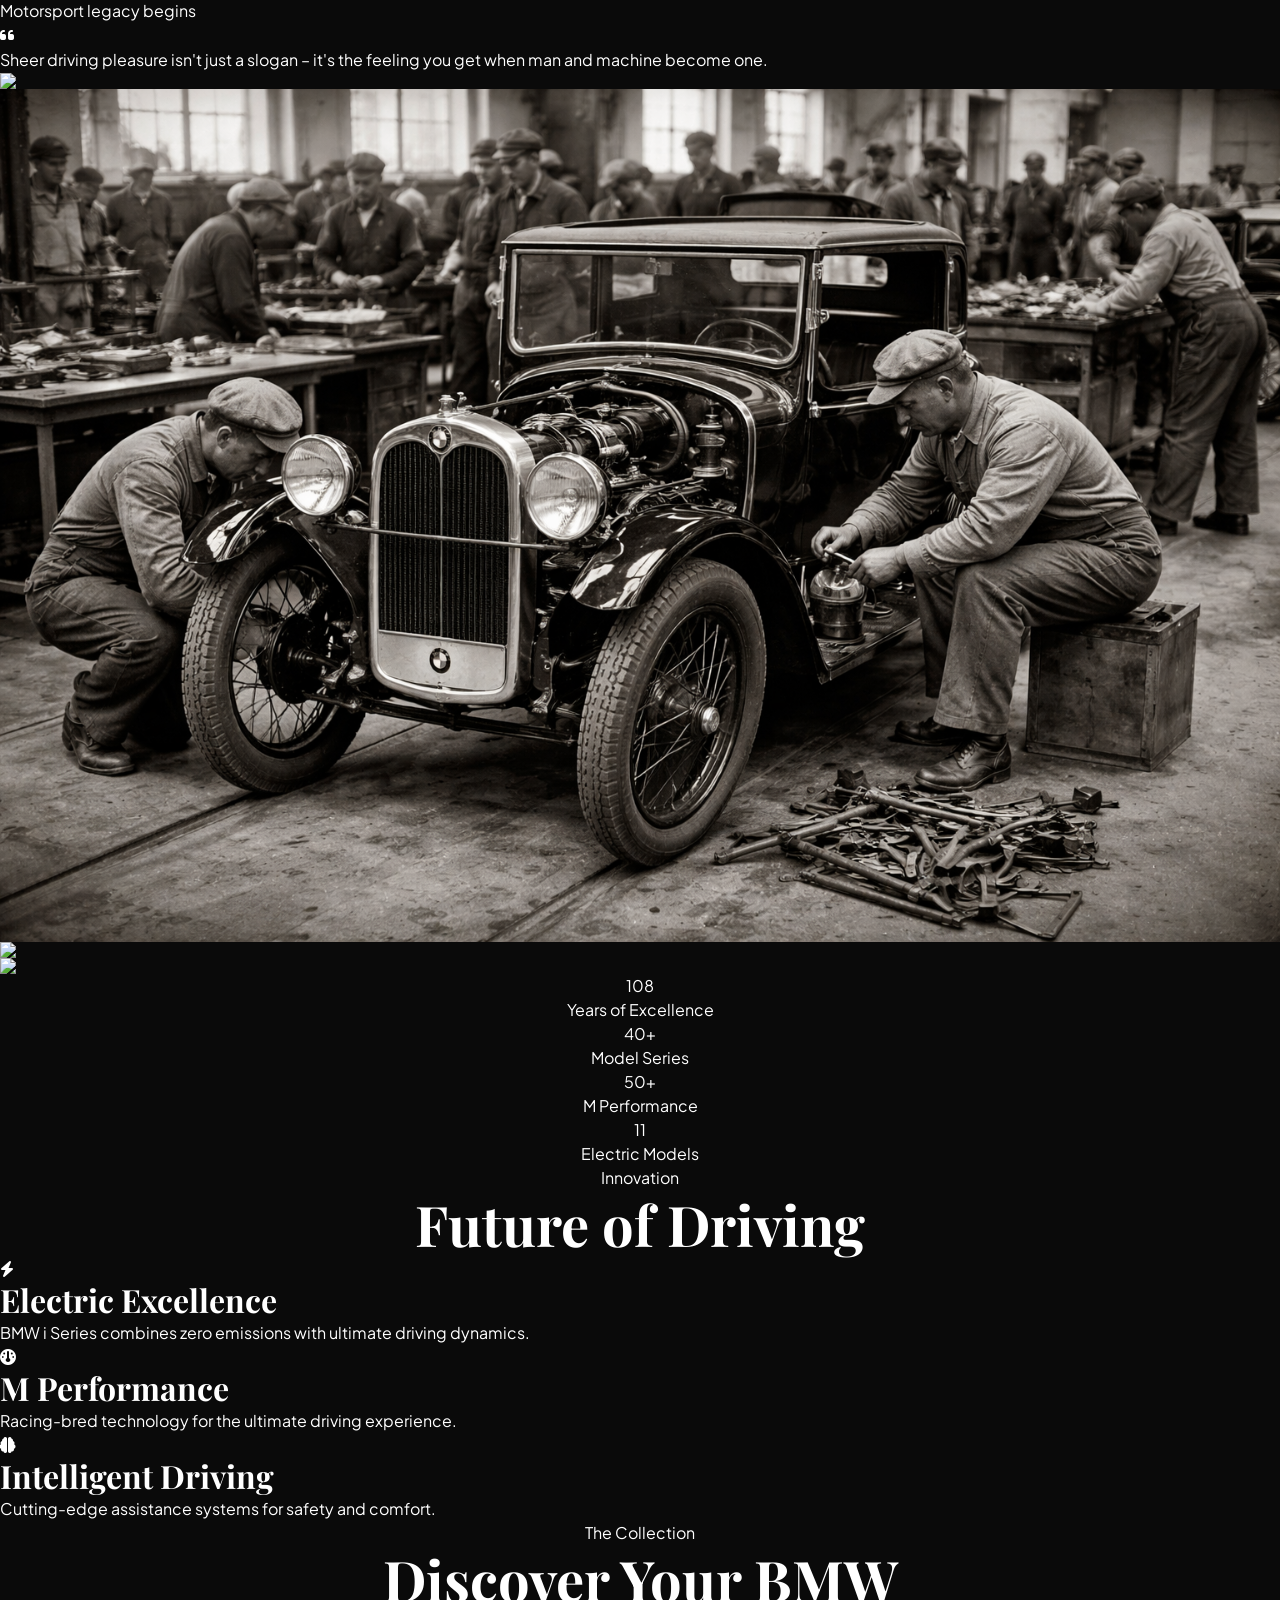
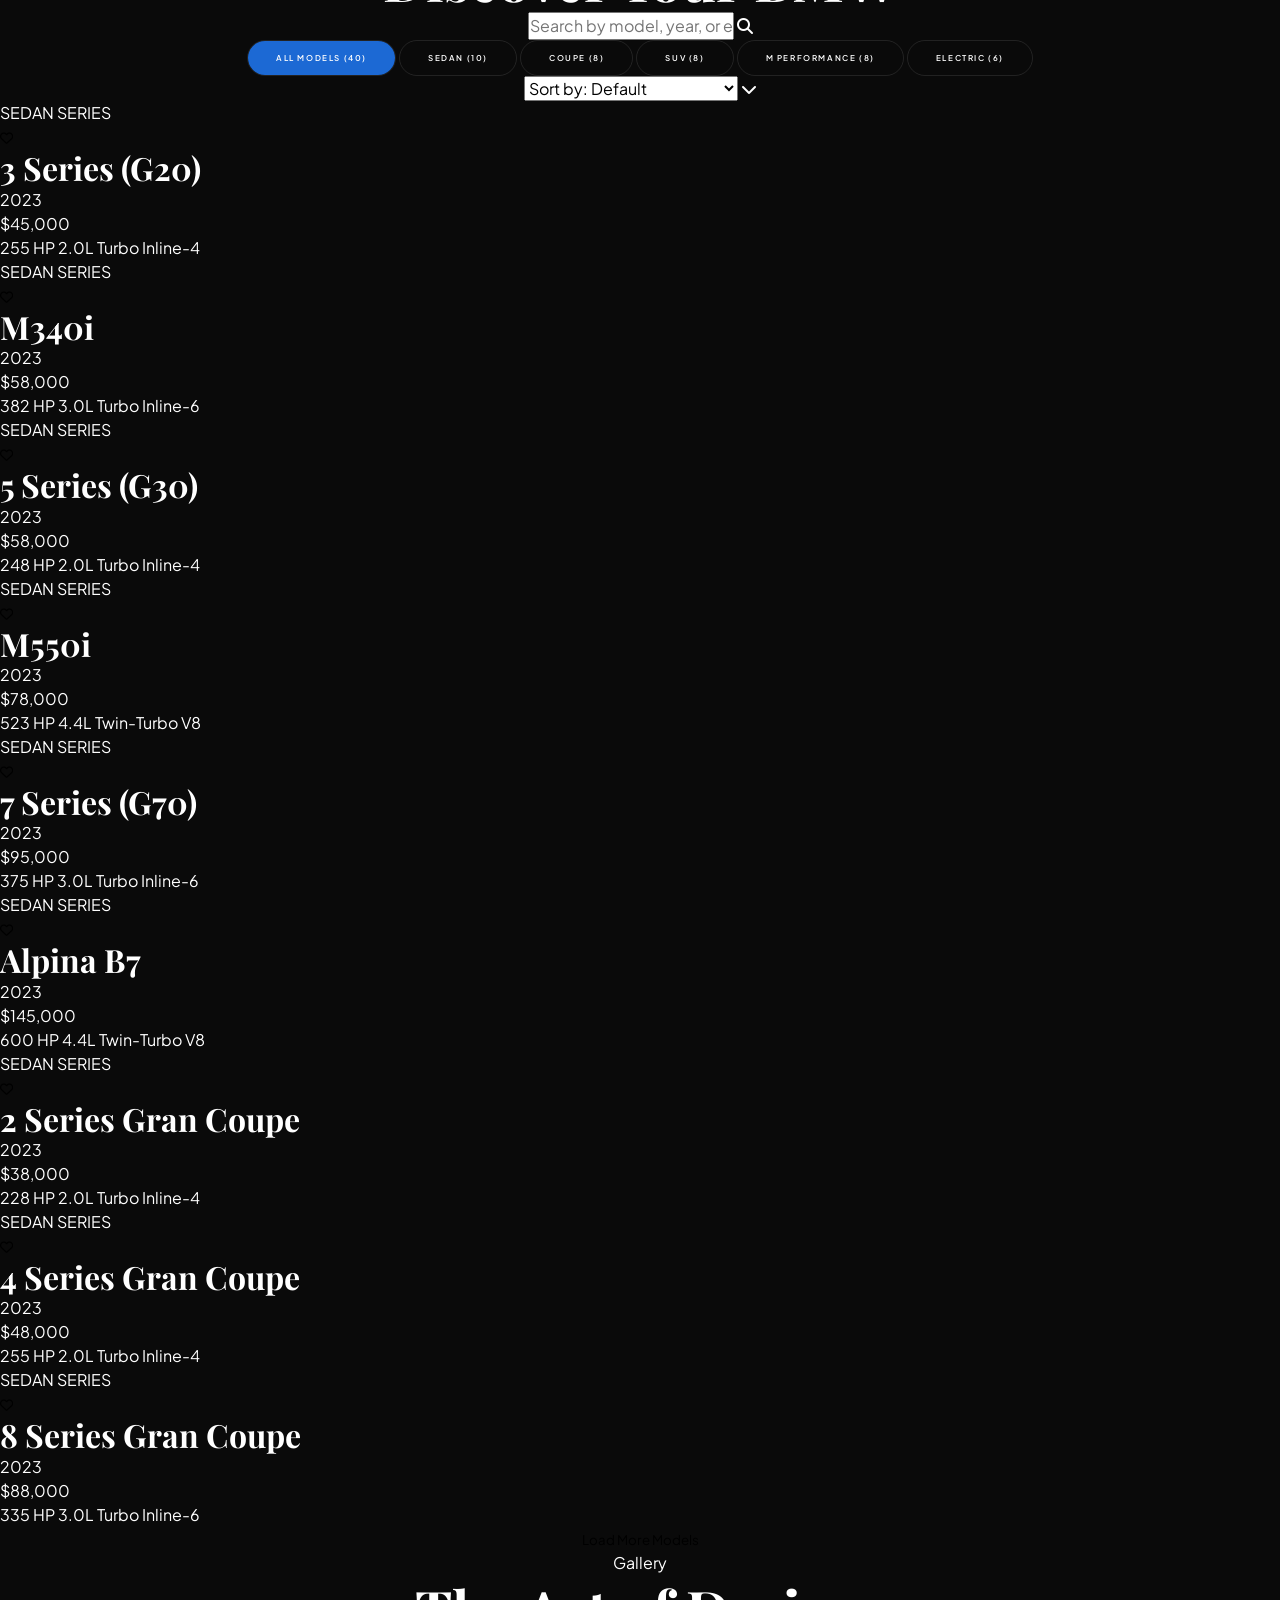
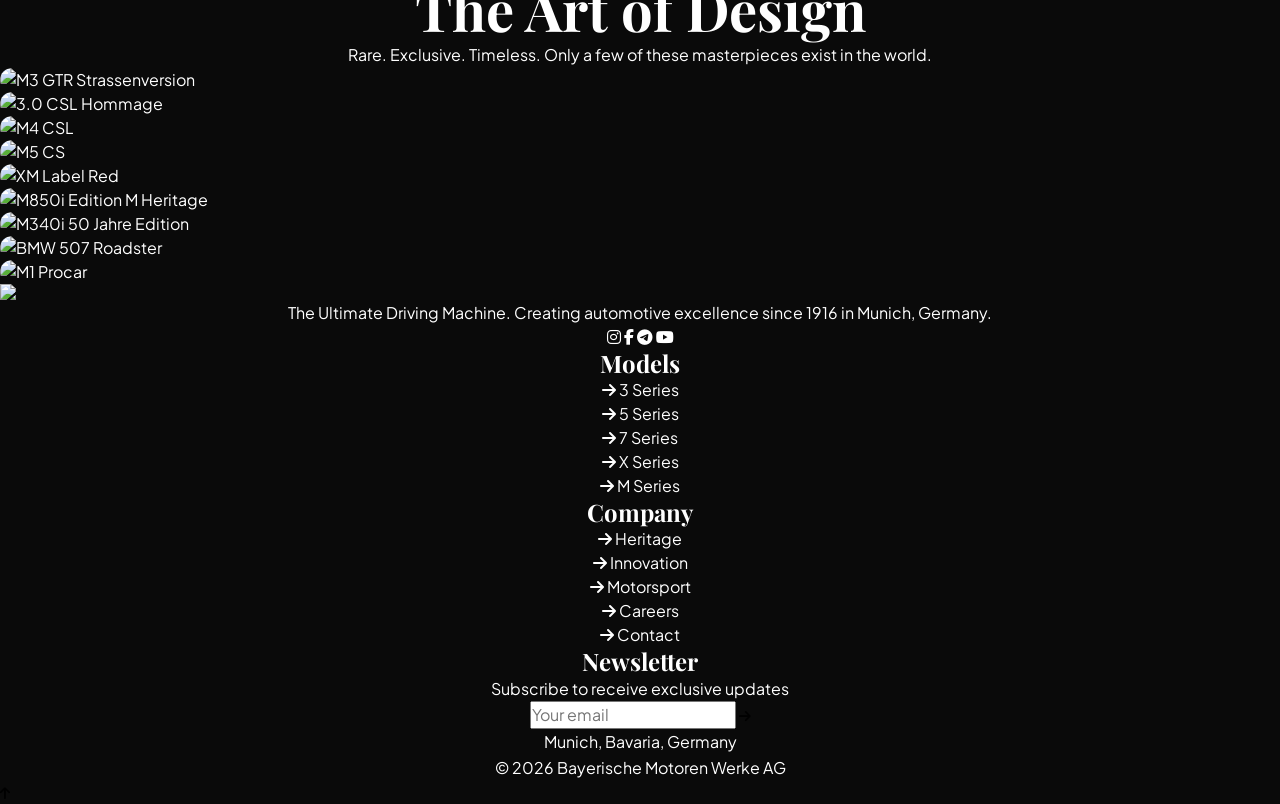
==== commit 7fa8fa81: "fix: move files out of nested folder" ====
--- a/index.html
+++ b/index.html
@@ -7,9 +7,14 @@
     
     
     <!-- Favicon -->
-    <link rel="icon" href="assets/icons/favicon.svg" type="image/svg+xml">
-    <link rel="icon" href="assets/icons/favicon-96x96.png" type="image/png" sizes="96x96">
-    <link rel="apple-touch-icon" href="assets/icons/apple-touch-icon.png">
+    <link rel="apple-touch-icon" sizes="180x180" href="assets/icons/apple-touch-icon.png">
+    <link rel="shortcut icon" href="assets/icons/favicon.ico" type="image/x-icon">
+    <link rel="icon" type="image/x-icon" href="assets/icons/favicon.ico">
+    <link rel="icon" type="image/png" sizes="96x96" href="assets/icons/favicon-96x96.png">
+    <link rel="manifest" href="assets/icons/site.webmanifest">
+    <meta name="theme-color" content="#1c69d4">
+    <meta name="msapplication-TileColor" content="#1c69d4">
+    <meta name="msapplication-TileImage" content="assets/icons/web-app-manifest-192x192.png">
     
     <!-- Tailwind CSS -->
     <script src="https://cdn.tailwindcss.com"></script>
@@ -18,7 +23,7 @@
     <link href="https://fonts.googleapis.com/css2?family=Plus+Jakarta+Sans:wght@200;300;400;500;600;700;800&family=Playfair+Display:ital,wght@0,400;0,500;0,600;0,700;1,400;1,500;1,600;1,700&display=swap" rel="stylesheet">
     
     <!-- Font Awesome -->
-    <link rel="stylesheet" href="https://cdnjs.cloudflare.com/ajax/libs/font-awesome/6.4.0/css/all.min.css">
+    <link rel="stylesheet" href="https://cdnjs.cloudflare.com/ajax/libs/font-awesome/6.4.0/css/all.min.css" crossorigin="anonymous" referrerpolicy="no-referrer" />
     
     <!-- Swiper -->
     <link rel="stylesheet" href="https://cdn.jsdelivr.net/npm/swiper@11/swiper-bundle.min.css" />
@@ -59,112 +64,129 @@
             </div>
         </div>
     </div>
-
-        <!-- Subtle bottom line -->
-        <div class="absolute -bottom-6 left-1/2 -translate-x-1/2 w-24 h-px bg-gradient-to-r from-transparent via-[#1c69d4]/60 to-transparent"></div>
-    </div>
-</div>
-    
-    <!-- Progress Bar -->
-    <div class="fixed top-0 left-0 w-full h-[3px] bg-[#1c69d4]/20 z-[200]">
-        <div id="progress-bar" class="h-full bg-[#1c69d4] w-0 transition-all duration-300"></div>
-    </div>
-    
-    <!-- Toast Container -->
-    <div id="toast-container" class="fixed top-24 right-10 z-[600] flex flex-col gap-4"></div>
-    
-    <!-- Navigation -->
-    <nav class="fixed top-0 inset-x-0 z-[100] px-4 md:px-8 py-4 transition-all duration-700" id="mainNav">
-        <div class="max-w-screen-2xl mx-auto flex justify-between items-center">
-            <!-- Left Menu -->
-            <div class="flex items-center gap-4 md:gap-8">
-                <button onclick="toggleMobileMenu()" 
-                class="w-10 h-10 md:w-12 md:h-12 rounded-full bg-white/5 border border-white/10 flex items-center justify-center
-                hover:bg-[#1c69d4] hover:border-[#1c69d4] hover:scale-110 transition-all duration-300
-                relative overflow-hidden group lg:hidden">
+    
+    <!-- Subtle bottom line -->
+    <div class="absolute -bottom-6 left-1/2 -translate-x-1/2 w-24 h-px bg-gradient-to-r from-transparent via-[#1c69d4]/60 to-transparent"></div>
+</div>
+</div>
+
+<!-- Progress Bar -->
+<div class="fixed top-0 left-0 w-full h-[3px] bg-[#1c69d4]/20 z-[200]">
+    <div id="progress-bar" class="h-full bg-[#1c69d4] w-0 transition-all duration-300"></div>
+</div>
+
+<!-- Toast Container -->
+<div id="toast-container" class="fixed top-24 right-10 z-[600] flex flex-col gap-4"></div>
+
+<!-- Navigation -->
+<!-- Navigation -->
+<nav class="fixed top-0 inset-x-0 z-[100] px-4 md:px-8 py-4 transition-all duration-700" id="mainNav">
+    <div class="max-w-screen-2xl mx-auto flex justify-between items-center">
+        
+        <!-- Left Menu -->
+        <div class="flex items-center gap-4 md:gap-8">
+            <button onclick="toggleMobileMenu()" 
+            class="w-10 h-10 md:w-12 md:h-12 rounded-full bg-white/5 border border-white/10 flex items-center justify-center
+            hover:bg-[#1c69d4] hover:border-[#1c69d4] hover:scale-110 transition-all duration-300
+            relative overflow-hidden group lg:hidden">
                 <i class="fa-solid fa-bars text-white/70 group-hover:text-white transition-colors text-lg"></i>
                 <span class="absolute inset-0 bg-[#1c69d4] transform -translate-x-full group-hover:translate-x-0 transition-transform duration-500"></span>
             </button>
             
-    
-    <div class="hidden lg:flex gap-6 xl:gap-8 text-[9px] uppercase tracking-[0.3em] font-semibold text-zinc-400">
-        <a href="#collection" class="nav-link hover:text-[#1c69d4] transition relative group" data-nav="collection">
-            <span class="nav-text" data-en="Models" data-de="Modelle" data-uz="Modellar">Models</span>
-            <span class="absolute -bottom-2 left-0 w-0 h-[2px] bg-[#1c69d4] transition-all group-hover:w-full"></span>
-        </a>
-        <a href="#about" class="nav-link hover:text-[#1c69d4] transition relative group" data-nav="about">
-            <span class="nav-text" data-en="Heritage" data-de="Geschichte" data-uz="Tarix">Heritage</span>
-            <span class="absolute -bottom-2 left-0 w-0 h-[2px] bg-[#1c69d4] transition-all group-hover:w-full"></span>
-        </a>
-        <a href="#gallery" class="nav-link hover:text-[#1c69d4] transition relative group" data-nav="gallery">
-            <span class="nav-text" data-en="Gallery" data-de="Galerie" data-uz="Galereya">Gallery</span>
-            <span class="absolute -bottom-2 left-0 w-0 h-[2px] bg-[#1c69d4] transition-all group-hover:w-full"></span>
-        </a>
-        <a href="#technology" class="nav-link hover:text-[#1c69d4] transition relative group" data-nav="technology">
-            <span class="nav-text" data-en="Technology" data-de="Technologie" data-uz="Texnologiya">Technology</span>
-            <span class="absolute -bottom-2 left-0 w-0 h-[2px] bg-[#1c69d4] transition-all group-hover:w-full"></span>
-        </a>
-    </div>
-</div>
-
-
-<!-- Center Logo -->
-<div class="lg:absolute lg:left-1/2 lg:-translate-x-1/2">
-    <div class="relative group hidden lg:block">
-        <div class="absolute -inset-4 bg-[#1c69d4]/20 rounded-full blur-xl opacity-0 group-hover:opacity-100 transition-opacity"></div>
-        <img src="https://upload.wikimedia.org/wikipedia/commons/thumb/4/44/BMW.svg/3840px-BMW.svg.png" 
-        class="h-10 md:h-12 relative z-10 transition-all duration-500 hover:scale-110"
-        alt="BMW Logo">
-    </div>
-</div>
-
-<!-- Right Menu -->
-<div class="flex items-center gap-2 md:gap-4">
-    <button onclick="openSearch()" class="w-9 h-9 md:w-10 md:h-10 rounded-full bg-white/5 border border-white/10 flex items-center justify-center
-    hover:bg-[#1c69d4] hover:border-[#1c69d4] hover:scale-110 transition-all duration-300 relative group">
-    <i class="fa-solid fa-magnifying-glass text-white/70 group-hover:text-white text-sm"></i>
-    <span class="absolute right-0 top-12 bg-[#1c69d4] text-white text-[8px] uppercase tracking-widest 
-    px-3 py-2 rounded opacity-0 invisible group-hover:opacity-100 group-hover:visible transition-all whitespace-nowrap z-50 search-tooltip" data-en="Search" data-de="Suche" data-uz="Qidiruv">
-    Search
-</span>
-</button>
-
-<button onclick="openWishlist()" class="w-9 h-9 md:w-10 md:h-10 rounded-full bg-white/5 border border-white/10 flex items-center justify-center
-hover:bg-[#1c69d4] hover:border-[#1c69d4] hover:scale-110 transition-all duration-300 relative group">
-<i class="fa-regular fa-heart text-white/70 group-hover:text-white text-sm"></i>
-<span id="wishlist-count" class="absolute -top-1 -right-1 bg-[#1c69d4] text-white text-[8px] w-4 h-4 rounded-full flex items-center justify-center">0</span>
-<span class="absolute right-0 top-12 bg-[#1c69d4] text-white text-[8px] uppercase tracking-widest 
-px-3 py-2 rounded opacity-0 invisible group-hover:opacity-100 group-hover:visible transition-all whitespace-nowrap z-50 wishlist-tooltip" data-en="Wishlist" data-de="Wunschliste" data-uz="Sevimlilar">
-Wishlist
-</span>
-</button>
-
-<div id="authStatus">
-    <button onclick="openAuth()" 
-    class="w-9 h-9 md:w-10 md:h-10 rounded-full bg-white/5 border border-white/10 flex items-center justify-center
-    hover:bg-[#1c69d4] hover:border-[#1c69d4] hover:scale-110 transition-all duration-300 relative group">
-    <i class="fa-regular fa-user text-white/70 group-hover:text-white text-sm"></i>
-    <span class="absolute right-0 top-12 bg-[#1c69d4] text-white text-[8px] uppercase tracking-widest 
-    px-3 py-2 rounded opacity-0 invisible group-hover:opacity-100 group-hover:visible transition-all whitespace-nowrap z-50 auth-tooltip" data-en="Sign In" data-de="Anmelden" data-uz="Kirish">
-    Sign In
-</span>
-</button>
-</div>
-
-<!-- Language Selector -->
-<div class="hidden lg:block relative group">
-    <button class="w-9 h-9 md:w-10 md:h-10 rounded-full bg-white/5 border border-white/10 flex items-center justify-center
-    hover:bg-[#1c69d4] hover:border-[#1c69d4] hover:scale-110 transition-all duration-300">
-    <span id="current-language" class="text-[10px] font-bold text-white/70 group-hover:text-white">EN</span>
-</button>
-<div class="absolute right-0 top-12 w-24 bg-zinc-900 border border-white/10 rounded-lg opacity-0 invisible group-hover:opacity-100 group-hover:visible transition-all z-50">
-    <button onclick="changeLanguage('en')" class="w-full text-left px-4 py-2 text-[9px] uppercase hover:bg-[#1c69d4] hover:text-white transition rounded-t-lg language-option" data-lang="en">English</button>
-    <button onclick="changeLanguage('de')" class="w-full text-left px-4 py-2 text-[9px] uppercase hover:bg-[#1c69d4] hover:text-white transition language-option" data-lang="de">Deutsch</button>
-    <button onclick="changeLanguage('uz')" class="w-full text-left px-4 py-2 text-[9px] uppercase hover:bg-[#1c69d4] hover:text-white transition rounded-b-lg language-option" data-lang="uz">O'zbek</button>
-</div>
-</div>
-</div>
-</div>
+            <div class="hidden lg:flex gap-6 xl:gap-8 text-[9px] uppercase tracking-[0.3em] font-semibold text-zinc-400">
+                <a href="#collection" class="nav-link hover:text-[#1c69d4] transition relative group">
+                    <span class="nav-text" data-en="Models" data-de="Modelle" data-uz="Modellar">Models</span>
+                </a>
+                <a href="#about" class="nav-link hover:text-[#1c69d4] transition relative group">
+                    <span class="nav-text" data-en="Heritage" data-de="Geschichte" data-uz="Tarix">Heritage</span>
+                </a>
+                <a href="#gallery" class="nav-link hover:text-[#1c69d4] transition relative group">
+                    <span class="nav-text" data-en="Gallery" data-de="Galerie" data-uz="Galereya">Gallery</span>
+                </a>
+                <a href="#technology" class="nav-link hover:text-[#1c69d4] transition relative group">
+                    <span class="nav-text" data-en="Technology" data-de="Technologie" data-uz="Texnologiya">Technology</span>
+                </a>
+            </div>
+        </div>
+        
+        <!-- Center Logo -->
+        <div class="lg:absolute lg:left-1/2 lg:-translate-x-1/2">
+            <div class="relative group hidden lg:block">
+                <div class="absolute -inset-4 bg-[#1c69d4]/20 rounded-full blur-xl opacity-0 group-hover:opacity-100 transition-opacity"></div>
+                <img src="https://upload.wikimedia.org/wikipedia/commons/thumb/4/44/BMW.svg/3840px-BMW.svg.png" 
+                class="h-10 md:h-12 relative z-10 transition-all duration-500 hover:scale-110"
+                alt="BMW Logo">
+            </div>
+        </div>
+        
+        <!-- Right Menu - WITHOUT SEARCH ICON -->
+        <div class="flex items-center gap-2 md:gap-4">
+            
+            <!-- Wishlist Button -->
+            <button onclick="openWishlist()" class="w-9 h-9 md:w-10 md:h-10 rounded-full bg-white/5 border border-white/10 flex items-center justify-center
+            hover:bg-[#1c69d4] hover:border-[#1c69d4] hover:scale-110 transition-all duration-300 relative group">
+                <i class="fa-regular fa-heart text-white/70 group-hover:text-white text-sm"></i>
+                <span id="wishlist-count" class="absolute -top-1 -right-1 bg-[#1c69d4] text-white text-[8px] w-4 h-4 rounded-full flex items-center justify-center">0</span>
+                <span class="absolute right-0 top-12 bg-[#1c69d4] text-white text-[8px] uppercase tracking-widest 
+                px-3 py-2 rounded opacity-0 invisible group-hover:opacity-100 group-hover:visible transition-all whitespace-nowrap z-50 wishlist-tooltip" data-en="Wishlist" data-de="Wunschliste" data-uz="Sevimlilar">
+                Wishlist
+            </span>
+            </button>
+
+            <!-- Auth Button -->
+            <div id="authStatus">
+                <button onclick="openAuth()" 
+                class="w-9 h-9 md:w-10 md:h-10 rounded-full bg-white/5 border border-white/10 flex items-center justify-center
+                hover:bg-[#1c69d4] hover:border-[#1c69d4] hover:scale-110 transition-all duration-300 relative group">
+                    <i class="fa-regular fa-user text-white/70 group-hover:text-white text-sm"></i>
+                    <span class="absolute right-0 top-12 bg-[#1c69d4] text-white text-[8px] uppercase tracking-widest 
+                    px-3 py-2 rounded opacity-0 invisible group-hover:opacity-100 group-hover:visible transition-all whitespace-nowrap z-50 auth-tooltip" data-en="Sign In" data-de="Anmelden" data-uz="Kirish">
+                    Sign In
+                </span>
+                </button>
+            </div>
+
+            <!-- Language Selector -->
+            <div class="hidden lg:block relative group">
+                <button class="w-9 h-9 md:w-10 md:h-10 rounded-full bg-white/5 border border-white/10 flex items-center justify-center
+                hover:bg-[#1c69d4] hover:border-[#1c69d4] hover:scale-110 transition-all duration-300">
+                    <span id="current-language" class="text-[10px] font-bold text-white/70 group-hover:text-white">EN</span>
+                </button>
+                <div class="absolute right-0 top-12 w-24 bg-zinc-900 border border-white/10 rounded-lg opacity-0 invisible group-hover:opacity-100 group-hover:visible transition-all z-50">
+                    <button onclick="changeLanguage('en')" class="w-full text-left px-4 py-2 text-[9px] uppercase hover:bg-[#1c69d4] hover:text-white transition rounded-t-lg">English</button>
+                    <button onclick="changeLanguage('de')" class="w-full text-left px-4 py-2 text-[9px] uppercase hover:bg-[#1c69d4] hover:text-white transition">Deutsch</button>
+                    <button onclick="changeLanguage('uz')" class="w-full text-left px-4 py-2 text-[9px] uppercase hover:bg-[#1c69d4] hover:text-white transition rounded-b-lg">O'zbek</button>
+                </div>
+            </div>
+        </div>
+    </div>
+
+    <!-- Mobile Menu -->
+    <div id="mobileMenu" class="fixed inset-0 bg-black/95 backdrop-blur-xl z-[150] hidden lg:hidden">
+        <div class="flex flex-col h-full p-8">
+            <div class="flex justify-end">
+                <button onclick="toggleMobileMenu()" 
+                class="w-12 h-12 rounded-full bg-white/5 border border-white/10 flex items-center justify-center
+                hover:bg-[#1c69d4] hover:border-[#1c69d4] hover:rotate-90 transition-all duration-300">
+                    <i class="fa-solid fa-xmark text-2xl"></i>
+                </button>
+            </div>
+            <div class="flex flex-col items-center justify-center gap-8 flex-1">
+                <a href="#" class="text-3xl font-light hover:text-[#1c69d4] transition hover:scale-110 mobile-nav-link" onclick="toggleMobileMenu()">Home</a>
+                <a href="#collection" class="text-3xl font-light hover:text-[#1c69d4] transition hover:scale-110 mobile-nav-link" onclick="toggleMobileMenu()">Models</a>
+                <a href="#about" class="text-3xl font-light hover:text-[#1c69d4] transition hover:scale-110 mobile-nav-link" onclick="toggleMobileMenu()">Heritage</a>
+                <a href="#gallery" class="text-3xl font-light hover:text-[#1c69d4] transition hover:scale-110 mobile-nav-link" onclick="toggleMobileMenu()">Gallery</a>
+                <a href="#technology" class="text-3xl font-light hover:text-[#1c69d4] transition hover:scale-110 mobile-nav-link" onclick="toggleMobileMenu()">Technology</a>
+                
+                <div class="flex gap-3 mt-8">
+                    <button onclick="changeLanguage('en')" class="px-4 py-2 text-xs uppercase border border-white/10 rounded-full hover:bg-[#1c69d4] hover:border-[#1c69d4] transition">EN</button>
+                    <button onclick="changeLanguage('de')" class="px-4 py-2 text-xs uppercase border border-white/10 rounded-full hover:bg-[#1c69d4] hover:border-[#1c69d4] transition">DE</button>
+                    <button onclick="changeLanguage('uz')" class="px-4 py-2 text-xs uppercase border border-white/10 rounded-full hover:bg-[#1c69d4] hover:border-[#1c69d4] transition">UZ</button>
+                </div>
+            </div>
+        </div>
+    </div>
+</nav>
 
 <!-- Mobile Menu -->
 <div id="mobileMenu" class="fixed inset-0 bg-black/95 backdrop-blur-xl z-[150] hidden lg:hidden">
@@ -378,53 +400,78 @@
     </div>
 </section>
 
-<!-- Technology Section -->
-<section id="technology" class="py-16 md:py-32 relative overflow-hidden">
+<section id="technology" class="py-16 md:py-32 relative overflow-hidden bg-black text-white">
     <div class="max-w-screen-2xl mx-auto px-6">
         <div class="text-center mb-12 md:mb-20">
-            <span class="text-[8px] uppercase tracking-[0.8em] text-[#1c69d4] font-bold mb-4 block innovation-text" data-en="Innovation" data-de="Innovation" data-uz="Innovatsiya">Innovation</span>
-            <h2 class="text-4xl md:text-7xl font-bold mb-6 tech-title" style="font-family: 'Playfair Display', serif;" data-en="Future of Driving" data-de="Zukunft des Fahrens" data-uz="Haydash Kelajagi">
-                Future of Driving
-            </h2>
-        </div>
-        
-        <div class="grid grid-cols-1 md:grid-cols-3 gap-4 md:gap-8">
-            <div class="tech-card group">
-                <div class="bg-zinc-900/50 backdrop-blur-sm border border-white/5 rounded-xl md:rounded-2xl p-6 md:p-8 hover:bg-[#1c69d4]/10 hover:border-[#1c69d4]/30 transition-all duration-500">
-                    <div class="w-12 h-12 md:w-16 md:h-16 bg-[#1c69d4]/20 rounded-full flex items-center justify-center mb-4 md:mb-6 group-hover:scale-110 transition-transform">
-                        <i class="fa-solid fa-bolt text-xl md:text-2xl text-[#1c69d4]"></i>
-                    </div>
-                    <h3 class="text-lg md:text-xl font-bold mb-2 md:mb-3 tech-card-1-title" data-en="Electric Excellence" data-de="Elektrische Exzellenz" data-uz="Elektr Mukammalligi">Electric Excellence</h3>
-                    <p class="text-xs md:text-sm text-zinc-500 leading-relaxed tech-card-1-desc" data-en="BMW i Series combines zero emissions with ultimate driving dynamics." data-de="Die BMW i Serie verbindet Null Emissionen mit ultimativer Fahrdynamik." data-uz="BMW i seriyasi nol emissiyani eng zo'r haydash dinamikasi bilan birlashtiradi.">
-                        BMW i Series combines zero emissions with ultimate driving dynamics.
-                    </p>
-                </div>
-            </div>
-            <div class="tech-card group">
-                <div class="bg-zinc-900/50 backdrop-blur-sm border border-white/5 rounded-xl md:rounded-2xl p-6 md:p-8 hover:bg-[#1c69d4]/10 hover:border-[#1c69d4]/30 transition-all duration-500">
-                    <div class="w-12 h-12 md:w-16 md:h-16 bg-[#1c69d4]/20 rounded-full flex items-center justify-center mb-4 md:mb-6 group-hover:scale-110 transition-transform">
-                        
-                        <i class="fa-solid fa-gauge text-xl md:text-2xl text-[#1c69d4]"></i>
-                    </div>
-                    <h3 class="text-lg md:text-xl font-bold mb-2 md:mb-3 tech-card-2-title" data-en="M Performance" data-de="M Performance" data-uz="M Performance">M Performance</h3>
-                    <p class="text-xs md:text-sm text-zinc-500 leading-relaxed tech-card-2-desc" data-en="Racing-bred technology for the ultimate driving experience." data-de="Rennsport-Technologie für das ultimative Fahrerlebnis." data-uz="Eng zo'r haydash tajribasi uchun poygada sinovdan o'tgan texnologiya.">
-                        Racing-bred technology for the ultimate driving experience.
-                    </p>
-                </div>
-            </div>
-            <div class="tech-card group">
-                <div class="bg-zinc-900/50 backdrop-blur-sm border border-white/5 rounded-xl md:rounded-2xl p-6 md:p-8 hover:bg-[#1c69d4]/10 hover:border-[#1c69d4]/30 transition-all duration-500">
-                    <div class="w-12 h-12 md:w-16 md:h-16 bg-[#1c69d4]/20 rounded-full flex items-center justify-center mb-4 md:mb-6 group-hover:scale-110 transition-transform">
-                        <i class="fa-solid fa-brain text-xl md:text-2xl text-[#1c69d4]"></i>
-                    </div>
-                    <h3 class="text-lg md:text-xl font-bold mb-2 md:mb-3 tech-card-3-title" data-en="Intelligent Driving" data-de="Intelligentes Fahren" data-uz="Intellektual Haydash">Intelligent Driving</h3>
-                    <p class="text-xs md:text-sm text-zinc-500 leading-relaxed tech-card-3-desc" data-en="Cutting-edge assistance systems for safety and comfort." data-de="Modernste Assistenzsysteme für Sicherheit und Komfort." data-uz="Xavfsizlik va qulaylik uchun eng zamonaviy yordam tizimlari.">
-                        Cutting-edge assistance systems for safety and comfort.
-                    </p>
-                </div>
-            </div>
-        </div>
-    </div>
+            <span class="text-[8px] uppercase tracking-[0.8em] text-[#1c69d4] font-bold mb-4 block innovation-text" 
+            data-en="Innovation" data-de="Innovation" data-uz="Innovatsiya">
+            Innovation
+        </span>
+        <h2 class="text-4xl md:text-7xl font-bold mb-6 tech-title" 
+        style="font-family: 'Playfair Display', serif;" 
+        data-en="Future of Driving" data-de="Zukunft des Fahrens" data-uz="Haydash Kelajagi">
+        Future of Driving
+    </h2>
+</div>
+
+<div class="grid grid-cols-1 md:grid-cols-3 gap-4 md:gap-8">
+    
+    <div class="tech-card group h-full">
+        <div class="h-full flex flex-col bg-zinc-900/50 backdrop-blur-sm border border-white/5 rounded-xl md:rounded-2xl p-6 md:p-8 hover:bg-[#1c69d4]/10 hover:border-[#1c69d4]/30 transition-all duration-500">
+            <div class="w-12 h-12 md:w-16 md:h-16 bg-[#1c69d4]/20 rounded-full flex items-center justify-center mb-4 md:mb-6 group-hover:scale-110 transition-transform">
+                <i class="fa-solid fa-bolt text-xl md:text-2xl text-[#1c69d4]"></i>
+            </div>
+            <h3 class="text-lg md:text-xl font-bold mb-2 md:mb-3 tech-card-1-title" 
+            data-en="Electric Excellence" data-de="Elektrische Exzellenz" data-uz="Elektr Mukammalligi">
+            Electric Excellence
+        </h3>
+        <p class="text-xs md:text-sm text-zinc-500 leading-relaxed tech-card-1-desc" 
+        data-en="BMW i Series combines zero emissions with ultimate driving dynamics." 
+        data-de="Die BMW i Serie verbindet Null Emissionen mit ultimativer Fahrdynamik." 
+        data-uz="BMW i seriyasi nol emissiyani eng zo'r haydash dinamikasi bilan birlashtiradi.">
+        BMW i Series combines zero emissions with ultimate driving dynamics.
+    </p>
+</div>
+</div>
+
+<div class="tech-card group h-full">
+    <div class="h-full flex flex-col bg-zinc-900/50 backdrop-blur-sm border border-white/5 rounded-xl md:rounded-2xl p-6 md:p-8 hover:bg-[#1c69d4]/10 hover:border-[#1c69d4]/30 transition-all duration-500">
+        <div class="w-12 h-12 md:w-16 md:h-16 bg-[#1c69d4]/20 rounded-full flex items-center justify-center mb-4 md:mb-6 group-hover:scale-110 transition-transform">
+            <i class="fa-solid fa-gauge text-xl md:text-2xl text-[#1c69d4]"></i>
+        </div>
+        <h3 class="text-lg md:text-xl font-bold mb-2 md:mb-3 tech-card-2-title" 
+        data-en="M Performance" data-de="M Performance" data-uz="M Performance">
+        M Performance
+    </h3>
+    <p class="text-xs md:text-sm text-zinc-500 leading-relaxed tech-card-2-desc" 
+    data-en="Racing-bred technology for the ultimate driving experience." 
+    data-de="Rennsport-Technologie für das ultimative Fahrerlebnis." 
+    data-uz="Eng zo'r haydash tajribasi uchun poygada sinovdan o'tgan texnologiya.">
+    Racing-bred technology for the ultimate driving experience.
+</p>
+</div>
+</div>
+
+<div class="tech-card group h-full">
+    <div class="h-full flex flex-col bg-zinc-900/50 backdrop-blur-sm border border-white/5 rounded-xl md:rounded-2xl p-6 md:p-8 hover:bg-[#1c69d4]/10 hover:border-[#1c69d4]/30 transition-all duration-500">
+        <div class="w-12 h-12 md:w-16 md:h-16 bg-[#1c69d4]/20 rounded-full flex items-center justify-center mb-4 md:mb-6 group-hover:scale-110 transition-transform">
+            <i class="fa-solid fa-brain text-xl md:text-2xl text-[#1c69d4]"></i>
+        </div>
+        <h3 class="text-lg md:text-xl font-bold mb-2 md:mb-3 tech-card-3-title" 
+        data-en="Intelligent Driving" data-de="Intelligentes Fahren" data-uz="Intellektual Haydash">
+        Intelligent Driving
+    </h3>
+    <p class="text-xs md:text-sm text-zinc-500 leading-relaxed tech-card-3-desc" 
+    data-en="Cutting-edge assistance systems for safety and comfort." 
+    data-de="Modernste Assistenzsysteme für Sicherheit und Komfort." 
+    data-uz="Xavfsizlik va qulaylik uchun eng zamonaviy yordam tizimlari.">
+    Cutting-edge assistance systems for safety and comfort.
+</p>
+</div>
+</div>
+
+</div>
+</div>
 </section>
 
 <!-- Filter Section -->
@@ -514,21 +561,11 @@
         
         <!-- Exclusive 7 ta mashina grid (masonry uslubida) -->
         <div class="grid grid-cols-2 md:grid-cols-3 lg:grid-cols-4 gap-4 md:gap-6 auto-rows-[200px] md:auto-rows-[280px]" id="galleryGrid"></div>
+        
     </div>
 </section>
 
-<!-- Search Modal -->
-<div id="searchModal" class="fixed inset-0 z-[700] hidden items-start justify-center pt-20 md:pt-32">
-    <div class="absolute inset-0 bg-black/95 backdrop-blur-xl" onclick="closeSearch()"></div>
-    <div class="relative w-full max-w-2xl mx-4">
-        <div class="bg-zinc-950 border border-white/10 rounded-xl md:rounded-2xl p-4 md:p-6">
-            <input type="text" id="searchModalInput" placeholder="Search by model name, year, or specs..." 
-            class="w-full bg-white/5 border border-white/10 rounded-lg md:rounded-xl p-4 md:p-5 pl-10 md:pl-14 outline-none focus:border-[#1c69d4] transition text-base md:text-lg search-modal-placeholder" data-en="Search by model name, year, or specs..." data-de="Suche nach Modellname, Jahr oder Ausstattung..." data-uz="Model nomi, yil yoki xususiyatlar bo'yicha qidiruv...">
-            <i class="fa-regular fa-magnifying-glass absolute left-8 md:left-10 top-1/2 -translate-y-1/2 text-zinc-500"></i>
-            <div id="searchResults" class="mt-4 max-h-80 md:max-h-96 overflow-y-auto"></div>
-        </div>
-    </div>
-</div>
+
 
 <!-- Car Modal -->
 <div id="carModal" class="fixed inset-0 z-[500] hidden items-center justify-center p-3 md:p-12">
@@ -669,22 +706,22 @@
         <div class="text-center md:text-left">
             <h4 class="text-[8px] md:text-[9px] uppercase tracking-[0.2em] text-[#1c69d4] font-bold mb-4 md:mb-6 models-footer" data-en="Models" data-de="Modelle" data-uz="Modellar">Models</h4>
             <ul class="space-y-2 md:space-y-3 text-[8px] md:text-[9px] text-zinc-500">
-                <li><a href="#" class="hover:text-[#1c69d4] transition flex items-center gap-2 justify-center md:justify-start"><i class="fa-regular fa-arrow-right text-[6px]"></i> 3 Series</a></li>
-                <li><a href="#" class="hover:text-[#1c69d4] transition flex items-center gap-2 justify-center md:justify-start"><i class="fa-regular fa-arrow-right text-[6px]"></i> 5 Series</a></li>
-                <li><a href="#" class="hover:text-[#1c69d4] transition flex items-center gap-2 justify-center md:justify-start"><i class="fa-regular fa-arrow-right text-[6px]"></i> 7 Series</a></li>
-                <li><a href="#" class="hover:text-[#1c69d4] transition flex items-center gap-2 justify-center md:justify-start"><i class="fa-regular fa-arrow-right text-[6px]"></i> X Series</a></li>
-                <li><a href="#" class="hover:text-[#1c69d4] transition flex items-center gap-2 justify-center md:justify-start"><i class="fa-regular fa-arrow-right text-[6px]"></i> M Series</a></li>
+                <li><a href="#" class="hover:text-[#1c69d4] transition flex items-center gap-2 justify-center md:justify-start"><i class="fa-solid fa-arrow-right text-[6px]"></i> 3 Series</a></li>
+                <li><a href="#" class="hover:text-[#1c69d4] transition flex items-center gap-2 justify-center md:justify-start"><i class="fa-solid fa-arrow-right text-[6px]"></i> 5 Series</a></li>
+                <li><a href="#" class="hover:text-[#1c69d4] transition flex items-center gap-2 justify-center md:justify-start"><i class="fa-solid fa-arrow-right text-[6px]"></i> 7 Series</a></li>
+                <li><a href="#" class="hover:text-[#1c69d4] transition flex items-center gap-2 justify-center md:justify-start"><i class="fa-solid fa-arrow-right text-[6px]"></i> X Series</a></li>
+                <li><a href="#" class="hover:text-[#1c69d4] transition flex items-center gap-2 justify-center md:justify-start"><i class="fa-solid fa-arrow-right text-[6px]"></i> M Series</a></li>
             </ul>
         </div>
         
         <div class="text-center md:text-left">
             <h4 class="text-[8px] md:text-[9px] uppercase tracking-[0.2em] text-[#1c69d4] font-bold mb-4 md:mb-6 company-footer" data-en="Company" data-de="Unternehmen" data-uz="Kompaniya">Company</h4>
             <ul class="space-y-2 md:space-y-3 text-[8px] md:text-[9px] text-zinc-500">
-                <li><a href="#" class="hover:text-[#1c69d4] transition flex items-center gap-2 justify-center md:justify-start"><i class="fa-regular fa-arrow-right text-[6px]"></i> <span class="footer-heritage" data-en="Heritage" data-de="Geschichte" data-uz="Tarix">Heritage</span></a></li>
-                <li><a href="#" class="hover:text-[#1c69d4] transition flex items-center gap-2 justify-center md:justify-start"><i class="fa-regular fa-arrow-right text-[6px]"></i> <span class="footer-innovation" data-en="Innovation" data-de="Innovation" data-uz="Innovatsiya">Innovation</span></a></li>
-                <li><a href="#" class="hover:text-[#1c69d4] transition flex items-center gap-2 justify-center md:justify-start"><i class="fa-regular fa-arrow-right text-[6px]"></i> <span class="footer-motorsport" data-en="Motorsport" data-de="Motorsport" data-uz="Motorsport">Motorsport</span></a></li>
-                <li><a href="#" class="hover:text-[#1c69d4] transition flex items-center gap-2 justify-center md:justify-start"><i class="fa-regular fa-arrow-right text-[6px]"></i> <span class="footer-careers" data-en="Careers" data-de="Karriere" data-uz="Ish O'rinlari">Careers</span></a></li>
-                <li><a href="#" class="hover:text-[#1c69d4] transition flex items-center gap-2 justify-center md:justify-start"><i class="fa-regular fa-arrow-right text-[6px]"></i> <span class="footer-contact" data-en="Contact" data-de="Kontakt" data-uz="Bog'lanish">Contact</span></a></li>
+                <li><a href="#" class="hover:text-[#1c69d4] transition flex items-center gap-2 justify-center md:justify-start"><i class="fa-solid fa-arrow-right text-[6px]"></i> <span class="footer-heritage" data-en="Heritage" data-de="Geschichte" data-uz="Tarix">Heritage</span></a></li>
+                <li><a href="#" class="hover:text-[#1c69d4] transition flex items-center gap-2 justify-center md:justify-start"><i class="fa-solid fa-arrow-right text-[6px]"></i> <span class="footer-innovation" data-en="Innovation" data-de="Innovation" data-uz="Innovatsiya">Innovation</span></a></li>
+                <li><a href="#" class="hover:text-[#1c69d4] transition flex items-center gap-2 justify-center md:justify-start"><i class="fa-solid fa-arrow-right text-[6px]"></i> <span class="footer-motorsport" data-en="Motorsport" data-de="Motorsport" data-uz="Motorsport">Motorsport</span></a></li>
+                <li><a href="#" class="hover:text-[#1c69d4] transition flex items-center gap-2 justify-center md:justify-start"><i class="fa-solid fa-arrow-right text-[6px]"></i> <span class="footer-careers" data-en="Careers" data-de="Karriere" data-uz="Ish O'rinlari">Careers</span></a></li>
+                <li><a href="#" class="hover:text-[#1c69d4] transition flex items-center gap-2 justify-center md:justify-start"><i class="fa-solid fa-arrow-right text-[6px]"></i> <span class="footer-contact" data-en="Contact" data-de="Kontakt" data-uz="Bog'lanish">Contact</span></a></li>
             </ul>
         </div>
         
--- a/css/components.css
+++ b/css/components.css
@@ -348,3 +348,4 @@
     opacity: 1;
     transform: scale(2.5);
 }
+
--- a/css/style.css
+++ b/css/style.css
@@ -5,6 +5,7 @@
 @import url('responsive.css');
 
 /* Base Styles */
+
 * {
     margin: 0;
     padding: 0;
